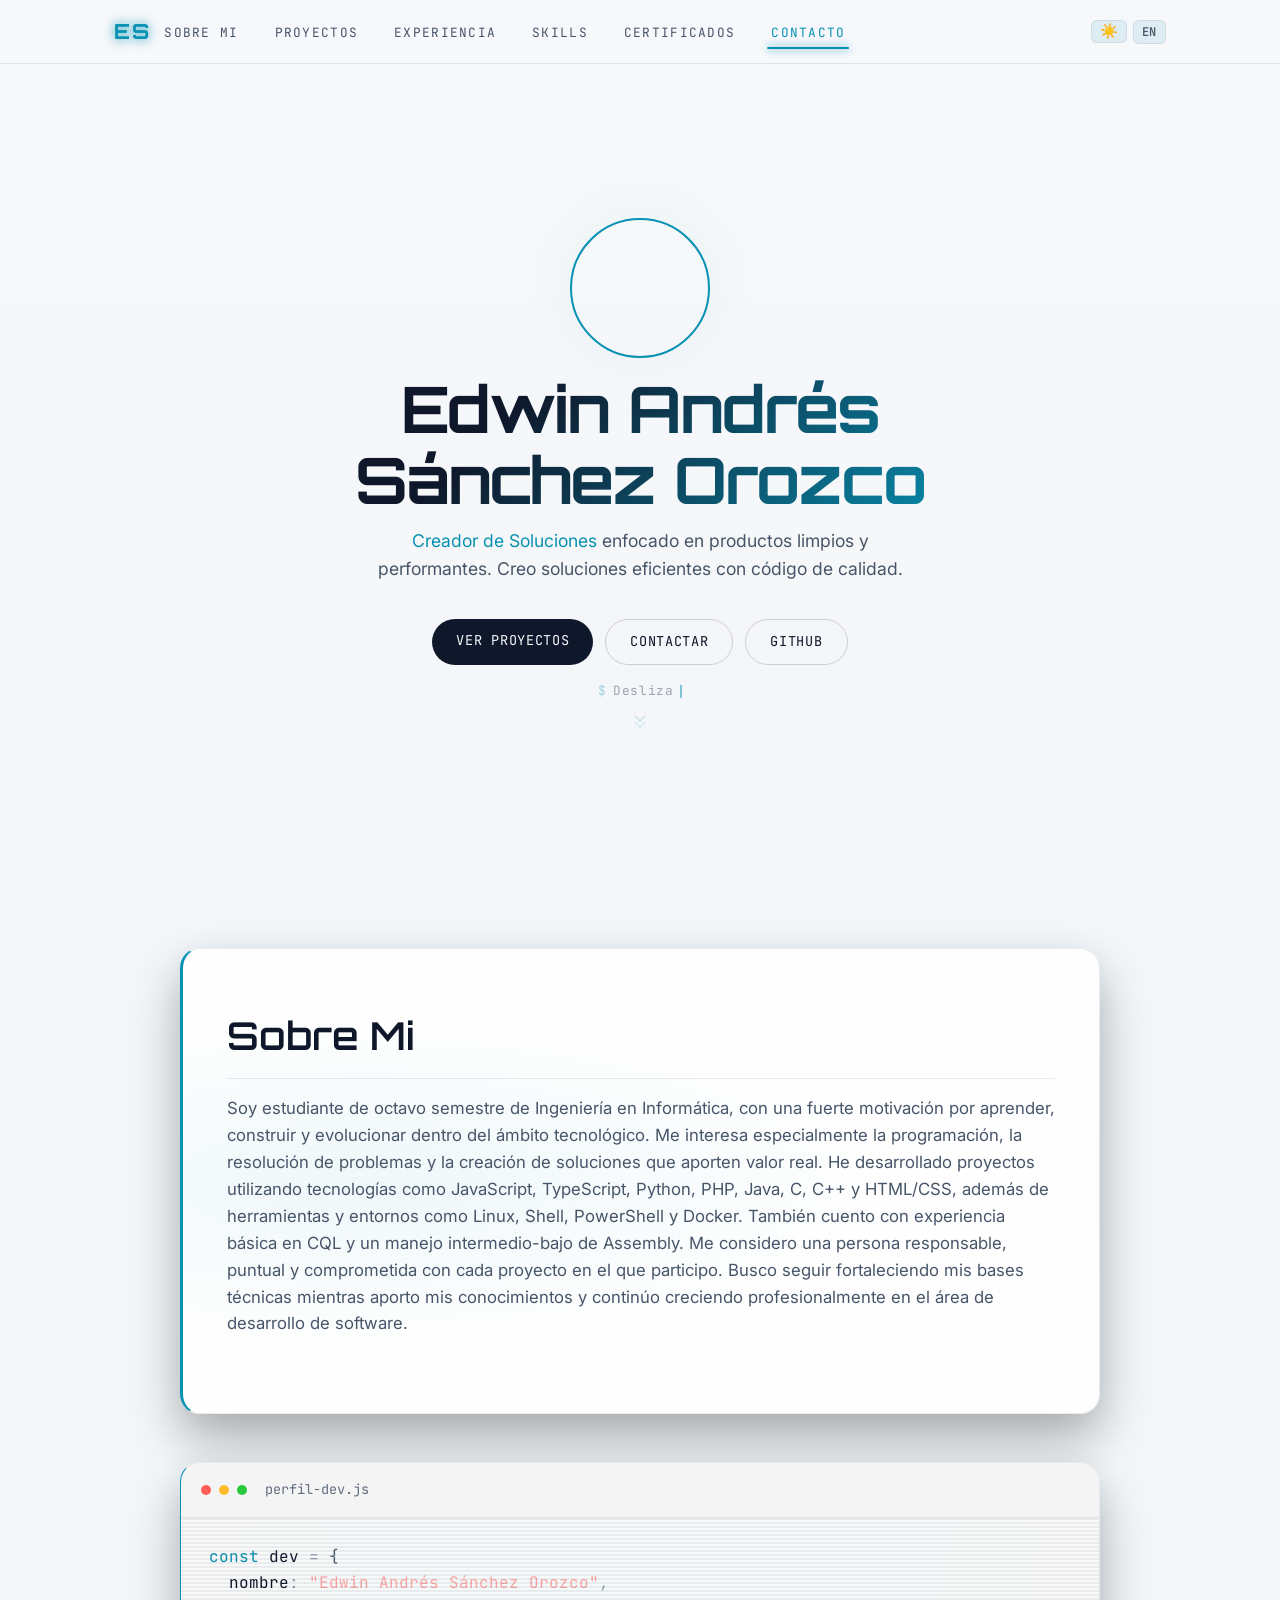
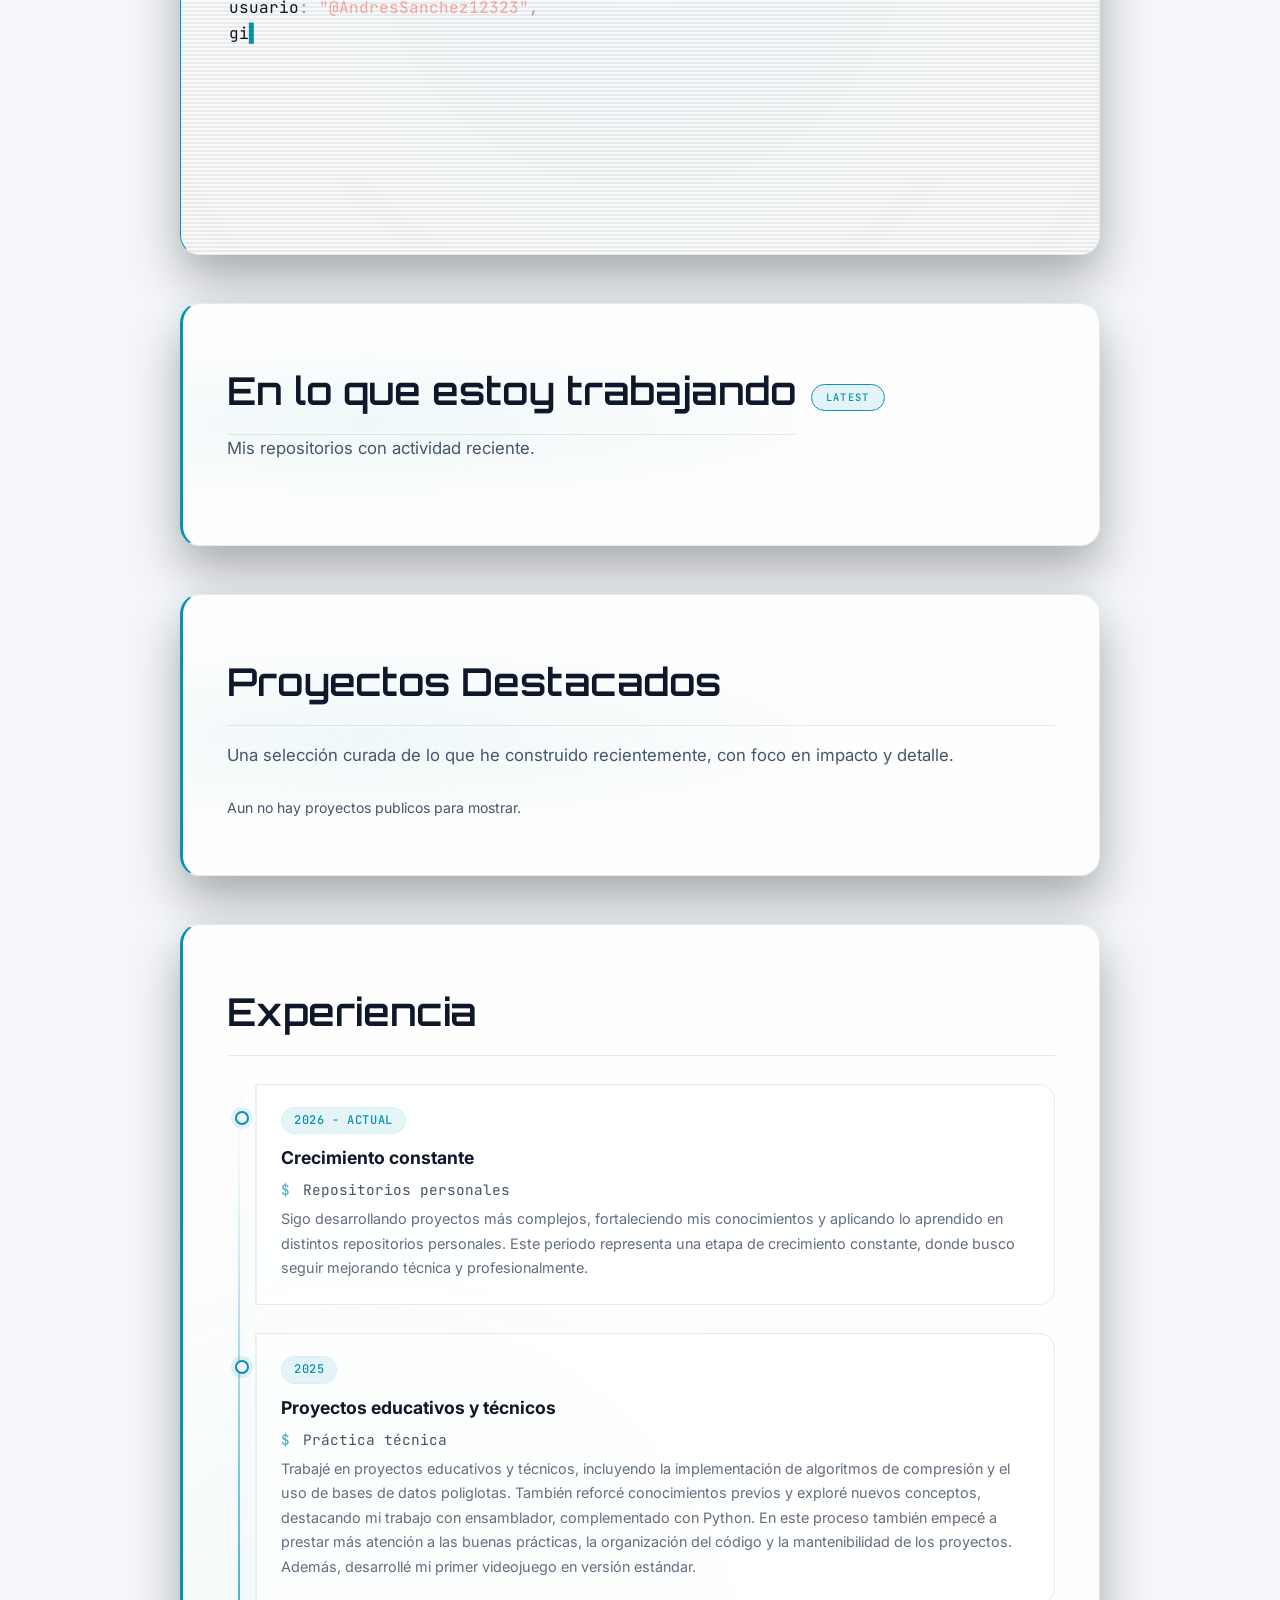
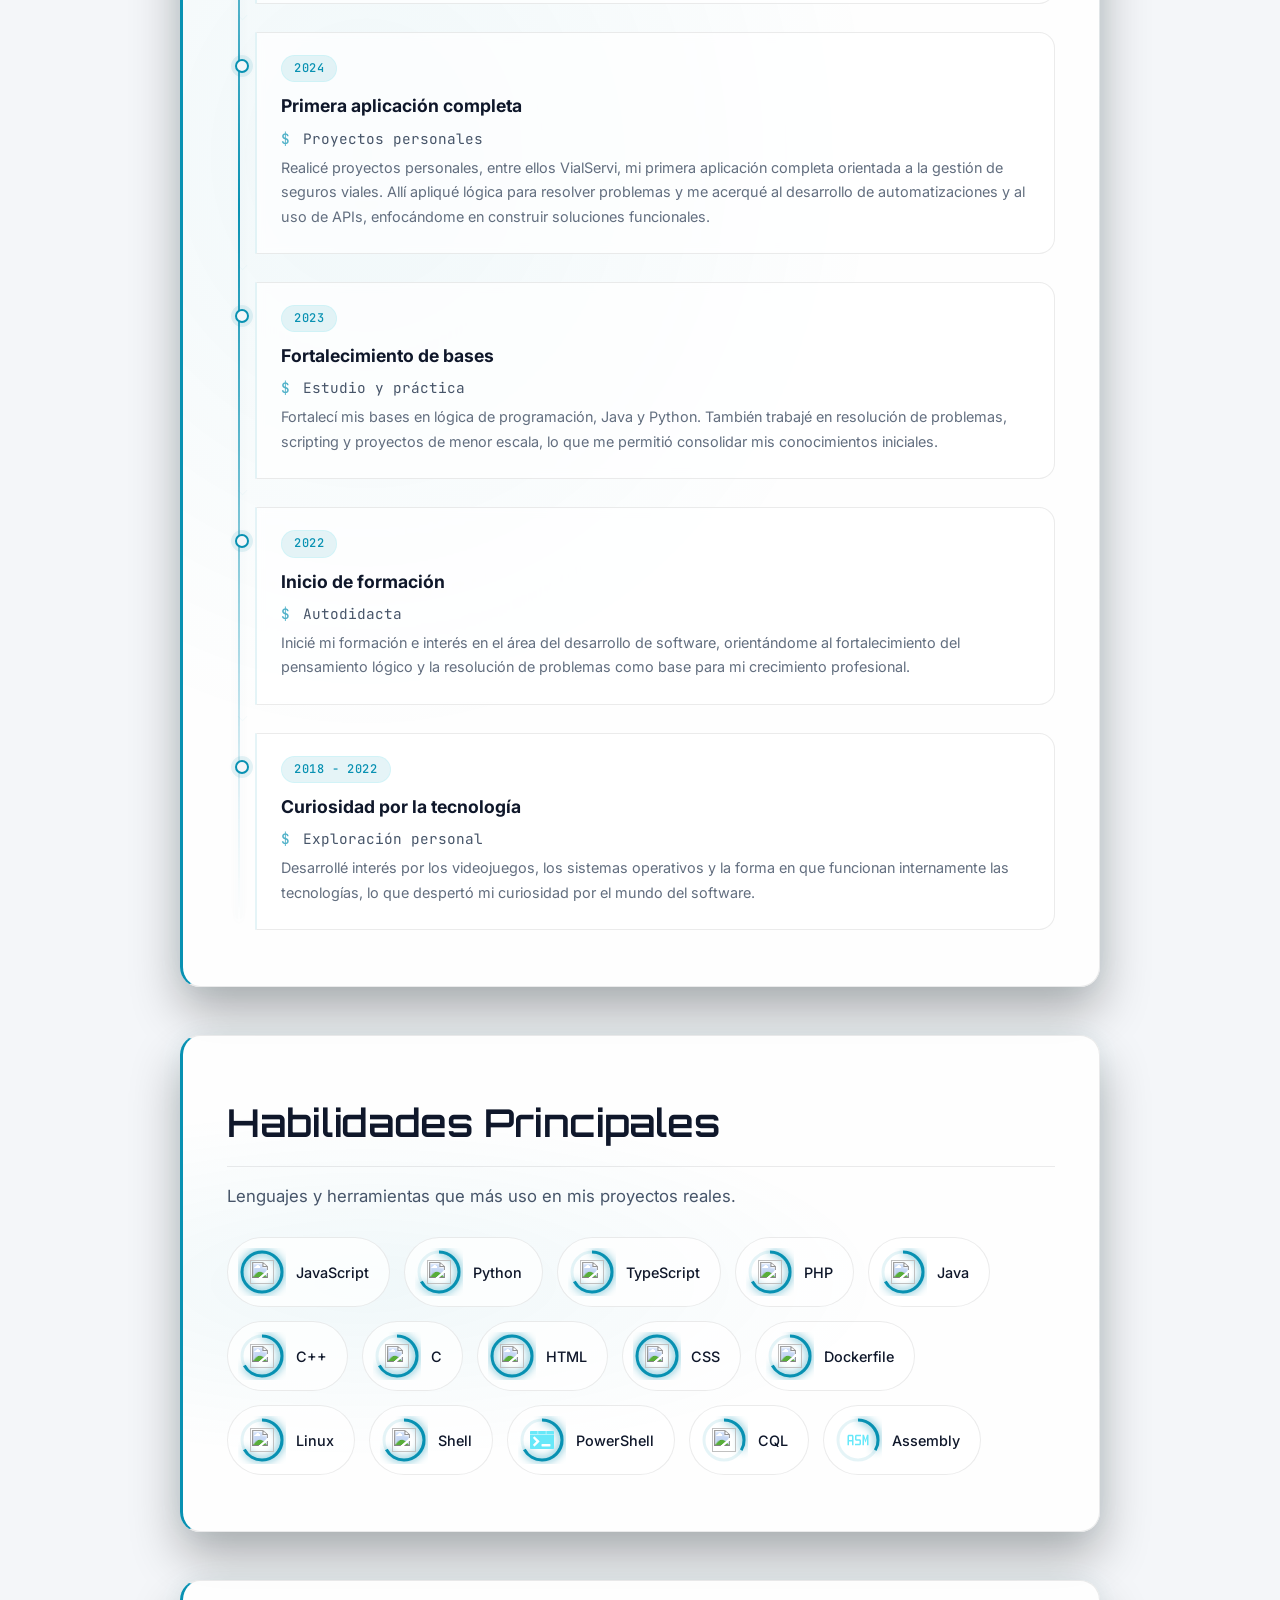
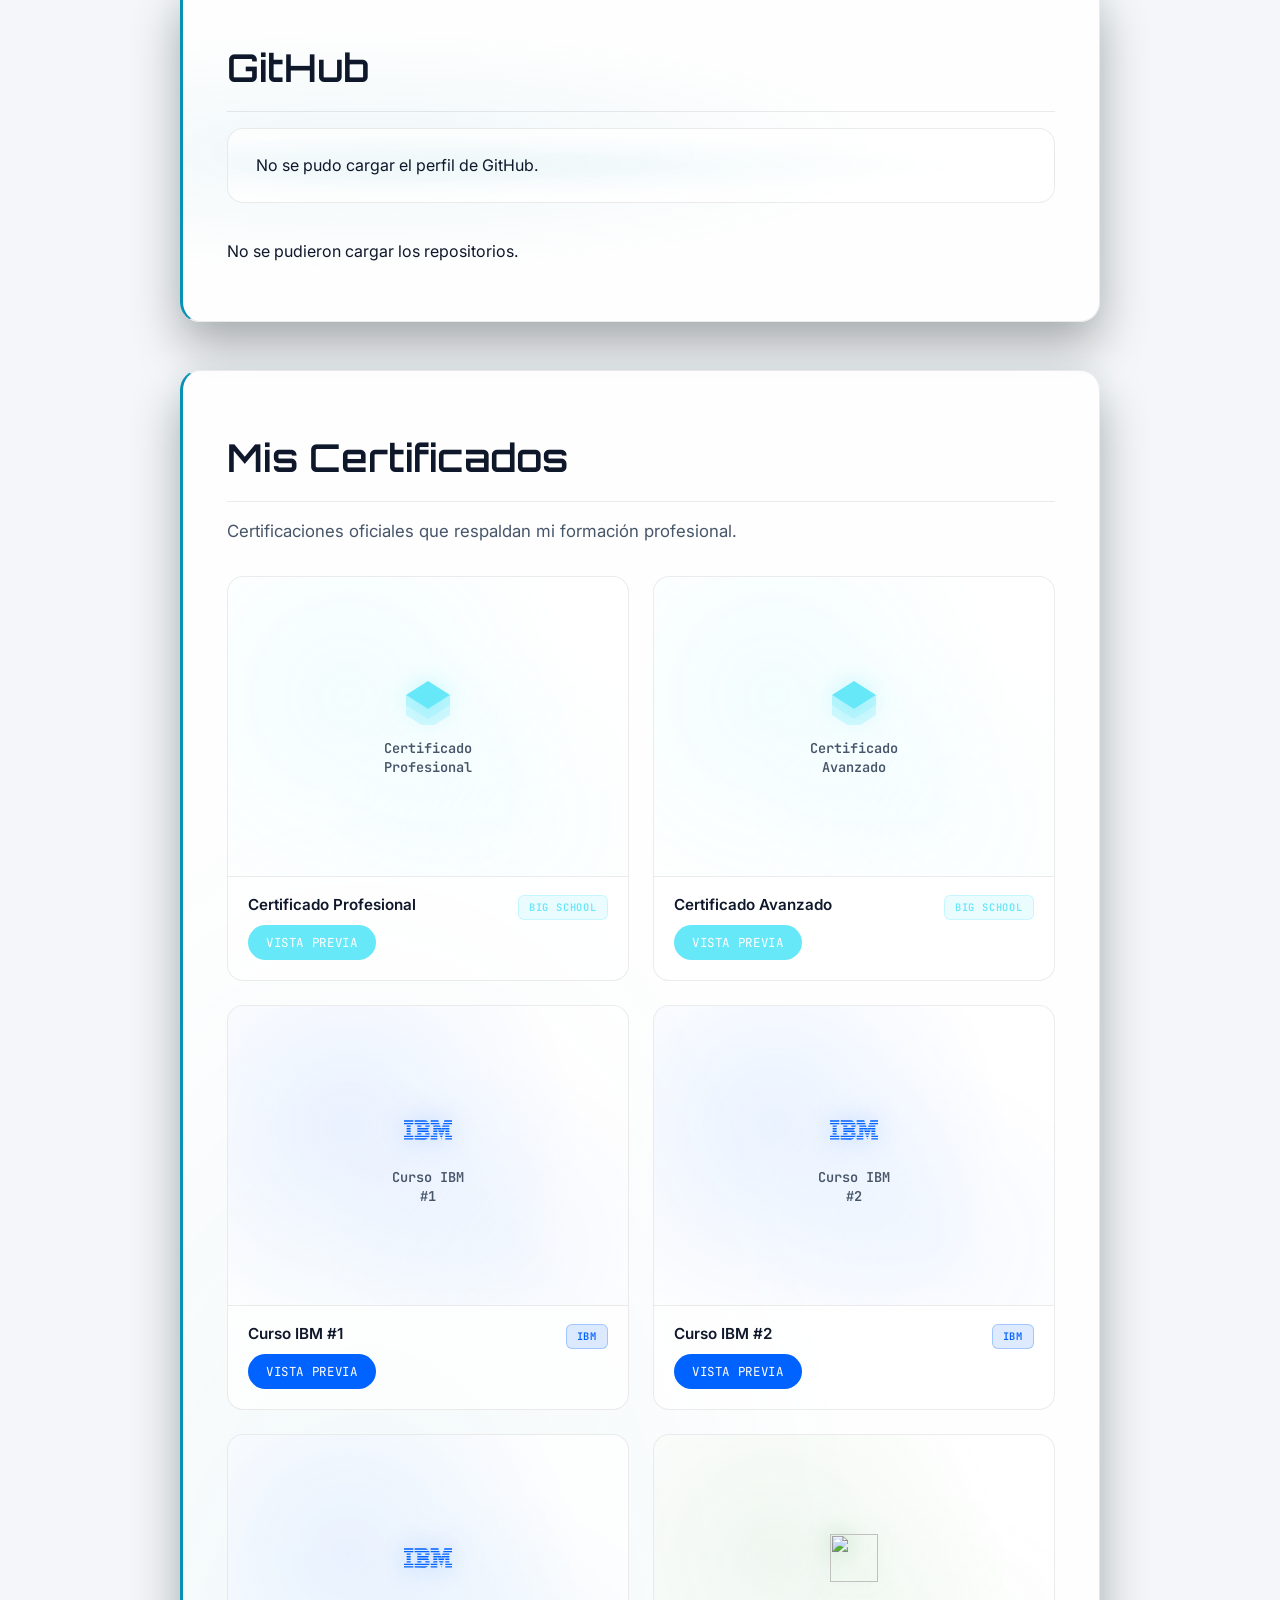
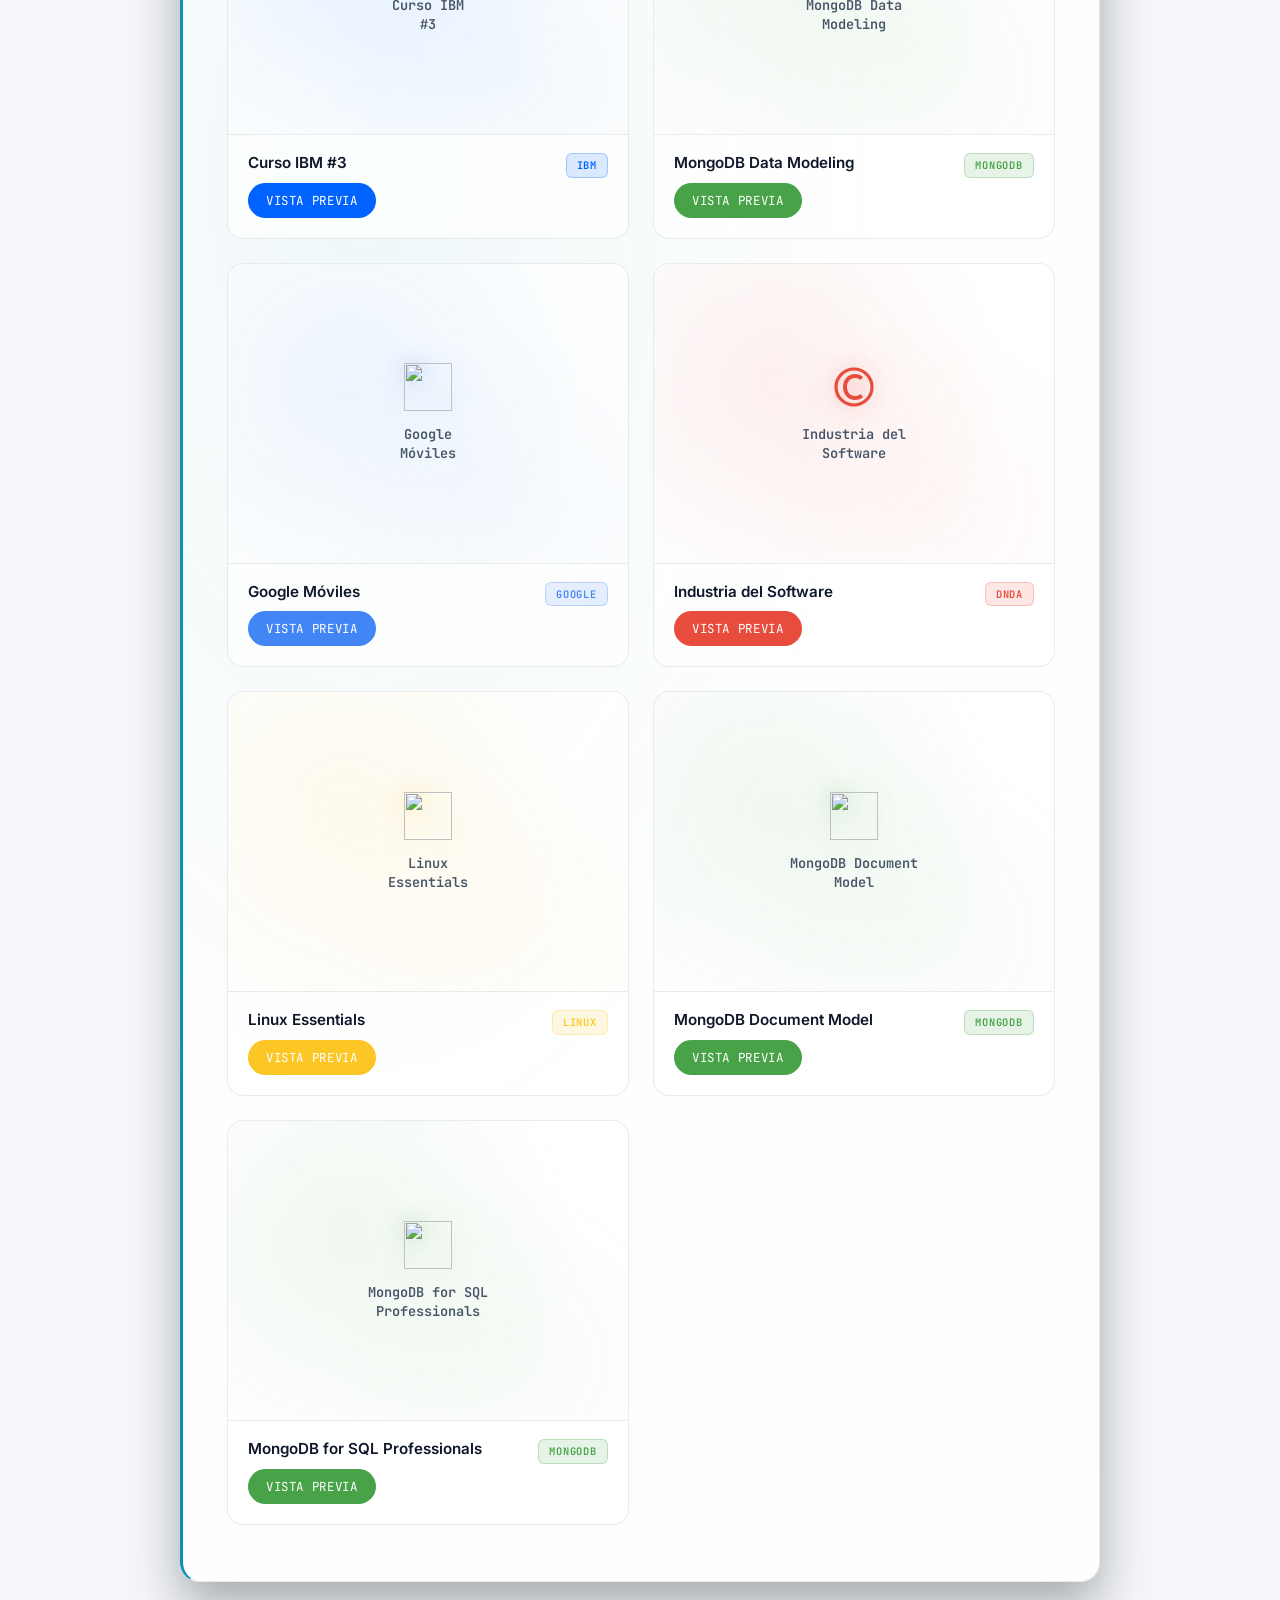
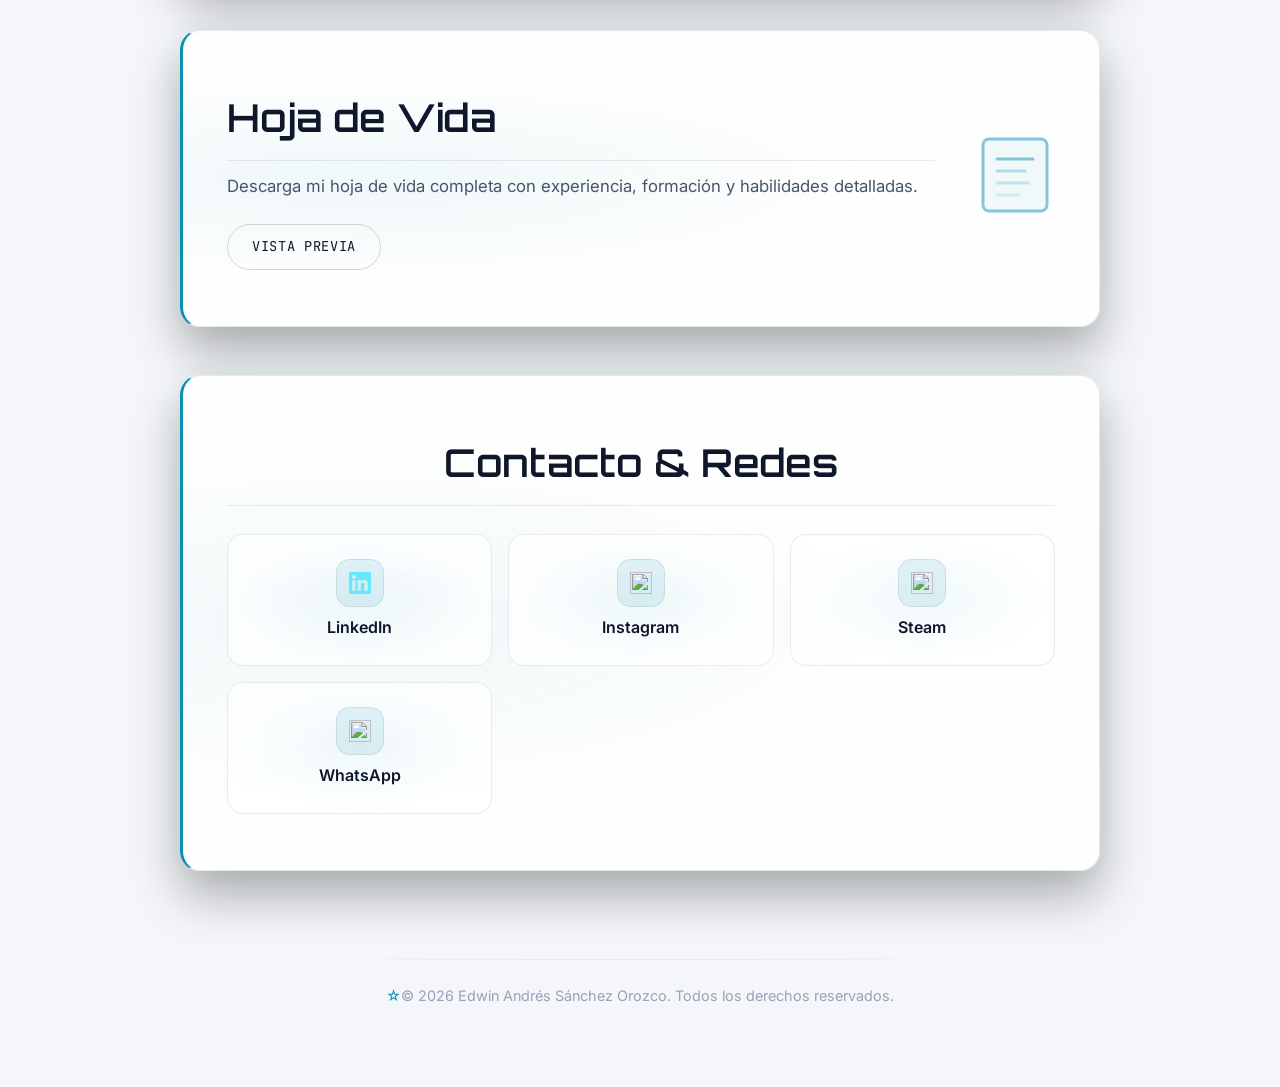
==== index.html @ e3df1036 "Fix: scroll jumping, mobile nav hamburger flickering, certificate icons and responsive layout" ====
<!DOCTYPE html>
<html lang="es" data-theme="dark">
<head>
    <meta charset="UTF-8">
    <meta name="viewport" content="width=device-width, initial-scale=1.0">
    <title data-i18n="title">Edwin Andrés Sánchez Orozco | Desarrollador de Software</title>
    <meta name="description" data-i18n="meta_desc" content="Portfolio profesional de Edwin Andrés Sánchez Orozco, desarrollador de software enfocado en soluciones eficientes, limpias y performantes.">
    <meta name="keywords" content="desarrollador, software, portfolio, Edwin Sánchez, programación, frontend, backend, Colombia">
    <meta name="author" content="Edwin Andrés Sánchez Orozco">
    <meta name="robots" content="index, follow">

    <meta property="og:title" content="Edwin Andrés Sánchez Orozco | Desarrollador de Software">
    <meta property="og:description" content="Portfolio profesional de desarrollo de software con enfoque en productos limpios y performantes.">
    <meta property="og:type" content="website">
    <meta property="og:url" content="https://github.com/AndresSanchez12323">
    <meta property="og:image" content="assets/img/logo.png">

    <meta name="twitter:card" content="summary_large_image">
    <meta name="twitter:title" content="Edwin Andrés Sánchez Orozco | Desarrollador de Software">
    <meta name="twitter:description" content="Portfolio profesional de desarrollo de software.">

    <link rel="icon" type="image/png" href="assets/img/logo.png">
    <link rel="stylesheet" href="assets/css/style.css">
</head>
<body>
    <video id="bg-video" autoplay loop muted playsinline aria-hidden="true">
        <source src="assets/video/videoplayback.webm" type="video/webm">
    </video>
    <div class="bg-overlay" aria-hidden="true"></div>

    <nav class="navbar" id="navbar" aria-label="Navegacion principal">
        <div class="nav-inner">
            <a href="#top" class="nav-logo">ES</a>
            <button class="nav-toggle" id="navToggle" aria-label="Menu de navegacion">
                <span></span><span></span><span></span>
            </button>
            <ul class="nav-links" id="navLinks">
                <li><a href="#about" class="nav-link" data-i18n="nav_about">Sobre Mi</a></li>
                <li><a href="#projects" class="nav-link" data-i18n="nav_projects">Proyectos</a></li>
                <li><a href="#experience" class="nav-link" data-i18n="nav_experience">Experiencia</a></li>
                <li><a href="#skills" class="nav-link" data-i18n="nav_skills">Skills</a></li>
                <li><a href="#certificates" class="nav-link" data-i18n="nav_certificates">Certificados</a></li>
                <li><a href="#contacto" class="nav-link" data-i18n="nav_contact">Contacto</a></li>
                <li class="nav-toggles-item">
                    <div class="nav-toggles">
                        <button class="nav-toggle-btn theme-btn" id="themeToggle" aria-label="Toggle theme">🌙</button>
                        <button class="nav-toggle-btn lang-btn" id="langToggle" aria-label="Toggle language">EN</button>
                    </div>
                </li>
            </ul>
        </div>
    </nav>

    <main class="page">
        <section class="hero" id="top">
            <div class="hero-content">
                <div class="hero-avatar">
                    <img id="hero-avatar-img" alt="Edwin Sanchez">
                </div>
                <h1 class="hero-title">Edwin Andrés Sánchez Orozco</h1>
                <p class="hero-subtitle"><span class="role-rotator" id="roleRotator"></span> <span data-i18n="hero_subtitle">enfocado en productos limpios y performantes. Creo soluciones eficientes con código de calidad.</span></p>
                <div class="hero-decoration" aria-hidden="true"></div>
                <div class="hero-actions">
                    <a href="#projects" class="btn" data-i18n="hero_btn_projects">Ver Proyectos</a>
                    <a href="#contacto" class="btn btn-ghost" data-i18n="hero_btn_contact">Contactar</a>
                    <a href="https://github.com/AndresSanchez12323" target="_blank" rel="noreferrer" class="btn btn-ghost" data-i18n="hero_btn_github">GitHub</a>
                </div>
                <p class="scroll-indicator">
    <span class="scroll-indicator-text"><span data-i18n="hero_scroll">Desliza</span></span>
    <span class="scroll-indicator-arrows"><span></span><span></span></span>
</p>
            </div>
        </section>

        <section class="content-section" id="about">
            <div class="section-card reveal">
                <h2 data-i18n="about_title">Sobre Mi</h2>
                <p data-i18n="about_desc">Soy estudiante de octavo semestre de Ingeniería en Informática, con una fuerte motivación por aprender, construir y evolucionar dentro del ámbito tecnológico. Me interesa especialmente la programación, la resolución de problemas y la creación de soluciones que aporten valor real. He desarrollado proyectos utilizando tecnologías como JavaScript, TypeScript, Python, PHP, Java, C, C++ y HTML/CSS, además de herramientas y entornos como Linux, Shell, PowerShell y Docker. También cuento con experiencia básica en CQL y un manejo intermedio-bajo de Assembly. Me considero una persona responsable, puntual y comprometida con cada proyecto en el que participo. Busco seguir fortaleciendo mis bases técnicas mientras aporto mis conocimientos y continúo creciendo profesionalmente en el área de desarrollo de software.</p>
            </div>
        </section>

        <section class="content-section" id="terminal">
            <div class="section-card terminal-card reveal">
                <div class="terminal-header" aria-hidden="true">
                    <span class="terminal-dot dot-red"></span>
                    <span class="terminal-dot dot-yellow"></span>
                    <span class="terminal-dot dot-green"></span>
                    <span class="terminal-title" data-i18n="terminal_title">perfil-dev.js</span>
                </div>
                <div class="terminal-body" role="region" aria-label="Terminal con datos del perfil">
                    <div class="terminal-output" id="terminal-output"></div>
                </div>
            </div>
        </section>

        <section class="content-section" id="working-on">
            <div class="section-card reveal">
                <div class="working-head">
                    <h2 data-i18n="working_title">En lo que estoy trabajando</h2>
                    <span class="working-badge" data-i18n="working_badge">Latest</span>
                </div>
                <p data-i18n="working_desc">Mis repositorios con actividad reciente.</p>
                <div class="working-grid" id="working-grid"></div>
            </div>
        </section>

        <section class="content-section" id="projects">
            <div class="section-card reveal">
                <h2 data-i18n="projects_title">Proyectos Destacados</h2>
                <p data-i18n="projects_desc">Una selecci&oacute;n curada de lo que he construido recientemente, con foco en impacto y detalle.</p>
                <div class="projects-grid" id="projects-grid"></div>
            </div>
        </section>

        <section class="content-section" id="experience">
            <div class="section-card reveal">
                <h2 data-i18n="experience_title">Experiencia</h2>
                <div class="timeline" id="timeline"></div>
            </div>
        </section>

        <section class="content-section" id="skills">
            <div class="section-card reveal">
                <h2 data-i18n="skills_title">Habilidades Principales</h2>
                <p data-i18n="skills_desc">Lenguajes y herramientas que más uso en mis proyectos reales.</p>
                <div class="skills-cloud" id="skills-cloud"></div>
            </div>
        </section>

        <section class="content-section" id="github">
            <div class="section-card reveal">
                <h2 data-i18n="github_title">GitHub</h2>
                <div class="github-profile" id="github-profile"></div>
                <div class="github-repos" id="github-repos"></div>
            </div>
        </section>

        <section class="content-section" id="certificates">
            <div class="section-card reveal">
                <h2 data-i18n="certificates_title">Mis Certificados</h2>
                <p data-i18n="certificates_desc">Certificaciones oficiales que respaldan mi formación profesional.</p>
                <div class="pdf-grid" id="certificates-grid"></div>
            </div>
        </section>

        <section class="content-section" id="resume">
            <div class="section-card resume-card reveal">
                <div class="resume-inner">
                    <div class="resume-info">
                        <h2 data-i18n="resume_title">Hoja de Vida</h2>
                        <p data-i18n="resume_desc">Descarga mi hoja de vida completa con experiencia, formaci&oacute;n y habilidades detalladas.</p>
                        <div class="resume-actions">
                            <a class="btn btn-ghost" href="javascript:void(0)" onclick="openCertModal('assets/certificates/Hoja-de-Vida.pdf')" data-i18n="resume_view">Vista Previa</a>
                        </div>
                    </div>
                    <div class="resume-icon">
                        <svg viewBox="0 0 40 40" fill="none" width="80" height="80">
                            <rect x="4" y="2" width="32" height="36" rx="3" stroke="var(--accent)" stroke-width="1.5" fill="var(--accent-dim)"/>
                            <line x1="11" y1="12" x2="29" y2="12" stroke="var(--accent)" stroke-width="1.5" stroke-linecap="round"/>
                            <line x1="11" y1="18" x2="25" y2="18" stroke="var(--accent)" stroke-width="1.5" stroke-linecap="round" opacity="0.6"/>
                            <line x1="11" y1="24" x2="27" y2="24" stroke="var(--accent)" stroke-width="1.5" stroke-linecap="round" opacity="0.4"/>
                            <line x1="11" y1="30" x2="22" y2="30" stroke="var(--accent)" stroke-width="1.5" stroke-linecap="round" opacity="0.3"/>
                        </svg>
                    </div>
                </div>
            </div>
        </section>

        <section class="content-section" id="contacto">
            <div class="section-card reveal">
                <h2 data-i18n="social_title" style="margin-bottom:28px;text-align:center">Contacto &amp; Redes</h2>
                <div class="social-grid">
                    <a class="social-card" href="https://www.linkedin.com/in/edwin-andr%C3%A9s-s%C3%A1nchez-orozco-aa4b40411" target="_blank" rel="noreferrer">
                        <span class="social-icon" aria-hidden="true">
                            <svg class="social-icon-img" viewBox="0 0 24 24" fill="#67e8f9" width="20" height="20"><path d="M20.447 20.452h-3.554v-5.569c0-1.328-.027-3.037-1.852-3.037-1.853 0-2.136 1.445-2.136 2.939v5.667H9.351V9h3.414v1.561h.046c.477-.9 1.637-1.85 3.37-1.85 3.601 0 4.267 2.37 4.267 5.455v6.286zM5.337 7.433a2.062 2.062 0 01-2.063-2.065 2.064 2.064 0 112.063 2.065zm1.782 13.019H3.555V9h3.564v11.452zM22.225 0H1.771C.792 0 0 .774 0 1.729v20.542C0 23.227.792 24 1.771 24h20.451C23.2 24 24 23.227 24 22.271V1.729C24 .774 23.2 0 22.222 0h.003z"/></svg>
                        </span>
                        <span class="social-label">LinkedIn</span>
                    </a>
                    <a class="social-card" href="https://www.instagram.com/andressanchez0016/" target="_blank" rel="noreferrer">
                        <span class="social-icon" aria-hidden="true">
                            <img class="social-icon-img" src="https://cdn.simpleicons.org/instagram/67e8f9" alt="" width="20" height="20">
                        </span>
                        <span class="social-label">Instagram</span>
                    </a>
                    <a class="social-card" href="https://steamcommunity.com/profiles/76561198914919311/" target="_blank" rel="noreferrer">
                        <span class="social-icon" aria-hidden="true">
                            <img class="social-icon-img" src="https://cdn.simpleicons.org/steam/67e8f9" alt="" width="20" height="20">
                        </span>
                        <span class="social-label">Steam</span>
                    </a>
                    <a class="social-card" href="https://wa.me/573104725242" target="_blank" rel="noreferrer">
                        <span class="social-icon" aria-hidden="true">
                            <img class="social-icon-img" src="https://cdn.simpleicons.org/whatsapp/67e8f9" alt="" width="20" height="20">
                        </span>
                        <span class="social-label">WhatsApp</span>
                    </a>
                </div>
            </div>
        </section>

        <footer>
            <p data-i18n="footer_text">&copy; 2026 Edwin Andrés Sánchez Orozco. Todos los derechos reservados.</p>
        </footer>
    </main>

    <div class="modal-overlay" id="certModal" role="dialog" aria-modal="true" aria-label="Vista previa del certificado">
        <div class="modal-content">
            <button class="modal-close" id="certModalClose" aria-label="Cerrar">&times;</button>
            <iframe class="modal-iframe" id="certModalIframe" title="Certificado"></iframe>
        </div>
    </div>

    <script src="assets/js/app.js"></script>
</body>
</html>
---- assets/css/style.css ----
@import url('https://fonts.googleapis.com/css2?family=Inter:wght@300;400;500;600;700&family=JetBrains+Mono:wght@300;400;500&family=Orbitron:wght@400;500;600;700;800;900&display=swap');

:root {
    --bg-deep: #060b14;
    --bg-surface: rgba(10, 16, 26, 0.55);
    --bg-card: rgba(8, 12, 22, 0.40);
    --stroke: rgba(255, 255, 255, 0.08);
    --stroke-hover: rgba(255, 255, 255, 0.16);
    --text-main: #edf2f7;
    --text-muted: #94a3b8;
    --text-dim: #64748b;
    --accent: #67e8f9;
    --accent-dim: rgba(103, 232, 249, 0.12);
    --accent-glow: rgba(103, 232, 249, 0.06);
    --accent-glow-strong: rgba(103, 232, 249, 0.15);
    --nav-h: 64px;
}

[data-theme="light"] {
    --bg-deep: #f4f6f9;
    --bg-surface: rgba(255, 255, 255, 0.85);
    --bg-card: rgba(255, 255, 255, 0.70);
    --stroke: rgba(0, 0, 0, 0.08);
    --stroke-hover: rgba(0, 0, 0, 0.16);
    --text-main: #0f172a;
    --text-muted: #475569;
    --text-dim: #94a3b8;
    --accent: #0891b2;
    --accent-dim: rgba(8, 145, 178, 0.10);
    --accent-glow: rgba(8, 145, 178, 0.06);
    --accent-glow-strong: rgba(8, 145, 178, 0.12);
}

[data-theme="light"] .bg-overlay {
    background: linear-gradient(180deg, rgba(255, 255, 255, 0.3), transparent);
}

[data-theme="light"] .navbar {
    background: transparent;
    backdrop-filter: none;
    -webkit-backdrop-filter: none;
    border-bottom: 1px solid var(--stroke);
    box-shadow: none;
}

[data-theme="light"] .section-card {
    backdrop-filter: none;
    -webkit-backdrop-filter: none;
    box-shadow: 0 25px 50px rgba(0, 0, 0, 0.05);
}

[data-theme="light"] .terminal-card {
    background: var(--bg-surface);
}

[data-theme="light"] .terminal-header {
    background: rgba(0, 0, 0, 0.04);
}

[data-theme="light"] .terminal-body {
    background: radial-gradient(circle at top, rgba(8, 145, 178, 0.04), rgba(0,0,0,0.02));
}

[data-theme="light"] .skill-terminal {
    background: #fff;
    border-color: var(--stroke-hover);
}

[data-theme="light"] .term-head {
    background: rgba(0,0,0,0.03);
    border-bottom-color: var(--stroke);
}

[data-theme="light"] .term-body {
    color: var(--text-main);
}

[data-theme="light"] .term-type {
    color: var(--text-main);
}

[data-theme="light"] .pdf-card {
    background: var(--bg-card);
    border-color: var(--stroke);
}

[data-theme="light"] .pdf-preview {
    border-bottom-color: var(--stroke);
}

[data-theme="light"] .pdf-card:hover {
    box-shadow: 0 15px 30px rgba(0, 0, 0, 0.1), 0 0 20px var(--accent-glow), 0 0 40px var(--accent-glow);
}

[data-theme="light"] .project-preview-btn {
    background: rgba(255,255,255,0.7);
    color: var(--text-main);
    border-color: var(--stroke);
}

[data-theme="light"] .project-preview-btn:hover {
    background: rgba(255,255,255,0.9);
}

[data-theme="light"] .project-preview-has-media .project-preview-name {
    background: rgba(255,255,255,0.7);
    color: var(--text-main);
}

[data-theme="light"] .gallery-nav {
    background: rgba(255,255,255,0.7);
    color: var(--text-main);
    border-color: var(--stroke);
}

[data-theme="light"] .gallery-nav:hover {
    background: rgba(255,255,255,0.9);
}

[data-theme="light"] .modal-overlay {
    background: rgba(255, 255, 255, 0.85);
}

[data-theme="light"] .modal-content {
    background: var(--bg-deep);
}

[data-theme="light"] .modal-close {
    background: rgba(0,0,0,0.05);
    color: var(--text-main);
}



[data-theme="light"] .timeline-item {
    background: var(--bg-card);
}

[data-theme="light"] .timeline::before {
    box-shadow: 0 0 8px var(--accent-glow), 0 0 16px var(--accent-glow);
}

[data-theme="light"] .working-card:hover {
    box-shadow:
        0 20px 40px rgba(0, 0, 0, 0.08),
        0 0 24px var(--accent-glow),
        0 0 48px var(--accent-glow);
}

* {
    margin: 0;
    padding: 0;
    box-sizing: border-box;
}

body {
    background-color: var(--bg-deep);
    color: var(--text-main);
    line-height: 1.6;
    font-family: 'Inter', sans-serif;
}

::-webkit-scrollbar {
    width: 8px;
}
::-webkit-scrollbar-track {
    background: var(--bg-deep);
}
::-webkit-scrollbar-thumb {
    background: var(--accent-dim);
    border-radius: 4px;
}
::-webkit-scrollbar-thumb:hover {
    background: var(--accent);
}
@supports (scrollbar-color: auto) {
    * { scrollbar-color: var(--accent-dim) var(--bg-deep); scrollbar-width: thin; }
}

/* ============================
   Background Video
   ============================ */
#bg-video {
    position: fixed;
    top: 0;
    left: 0;
    width: 100vw;
    height: 100vh;
    object-fit: cover;
    z-index: -1;
    opacity: 0.25;
    pointer-events: none;
}

[data-theme="light"] #bg-video {
    opacity: 0.3;
}

/* ============================
   Background Overlay
   ============================ */
.bg-overlay {
    position: fixed;
    inset: 0;
    background: radial-gradient(circle at top, var(--accent-glow), transparent 60%),
                linear-gradient(180deg, rgba(6, 11, 20, 0.10), rgba(6, 11, 20, 0.50));
    z-index: 1;
    pointer-events: none;
}

/* ============================
   Navigation Bar
   ============================ */
.navbar {
    position: fixed;
    top: 0; left: 0; right: 0;
    z-index: 100;
    height: var(--nav-h);
    background: rgba(6, 11, 20, 0.65);
    backdrop-filter: blur(12px);
    -webkit-backdrop-filter: blur(12px);
    border-bottom: 1px solid var(--stroke);
    box-shadow: 0 1px 20px var(--accent-glow), 0 0 40px var(--accent-glow);
    transition: transform 0.3s ease, box-shadow 0.3s ease;
}

.navbar.hidden {
    transform: translateY(-100%);
}

.nav-inner {
    max-width: 1100px;
    margin: 0 auto;
    padding: 0 24px;
    height: 100%;
    display: flex;
    align-items: center;
    justify-content: space-between;
}

.nav-logo {
    font-family: 'Orbitron', sans-serif;
    font-size: 1.3rem;
    font-weight: 700;
    color: var(--accent);
    text-decoration: none;
    letter-spacing: 0.08em;
    text-shadow: 0 0 12px var(--accent);
}

.nav-links {
    list-style: none;
    display: flex;
    gap: 8px;
}

.nav-link {
    font-family: 'JetBrains Mono', monospace;
    font-size: 0.8rem;
    text-transform: uppercase;
    letter-spacing: 0.1em;
    color: var(--text-muted);
    text-decoration: none;
    padding: 8px 14px;
    border-radius: 8px;
    position: relative;
    transition: color 0.3s ease;
    overflow: hidden;
}

.nav-link::before {
    content: "";
    position: absolute;
    bottom: 0;
    left: 50%;
    transform: translateX(-50%);
    width: 0;
    height: 2px;
    background: var(--accent);
    border-radius: 1px;
    box-shadow: 0 0 8px var(--accent), 0 0 16px var(--accent-glow);
    transition: width 0.35s cubic-bezier(0.25, 0.1, 0.25, 1);
}

.nav-link:hover::before {
    width: 60%;
}

.nav-link.active::before {
    width: 80%;
}

.nav-link:hover,
.nav-link.active {
    color: var(--accent);
}

.nav-link.active {
    text-shadow: 0 0 20px var(--accent-glow);
    animation: navActivePulse 2.5s ease-in-out infinite;
}

@keyframes navActivePulse {
    0%, 100% { text-shadow: 0 0 12px var(--accent-glow); }
    50% { text-shadow: 0 0 24px var(--accent-glow-strong), 0 0 40px var(--accent-glow); }
}

.nav-toggles-item {
    display: flex;
    align-items: center;
}

.nav-toggles-item .nav-toggles {
    display: flex;
    align-items: center;
    gap: 6px;
}

@media (min-width: 769px) {
    .nav-links {
        flex: 1;
        justify-content: center;
    }
    .nav-toggles-item {
        margin-left: auto;
    }
}

.nav-toggle-btn {
    background: var(--accent-dim);
    border: 1px solid var(--stroke);
    color: var(--text-muted);
    cursor: pointer;
    font-family: 'JetBrains Mono', monospace;
    font-size: 0.75rem;
    padding: 5px 8px;
    border-radius: 6px;
    transition: background 0.2s, color 0.2s, border-color 0.2s;
    line-height: 1;
}

.nav-toggle-btn:hover {
    background: var(--accent);
    color: var(--bg-deep);
    border-color: var(--accent);
}

.nav-toggle-btn.lang-btn {
    min-width: 30px;
    text-align: center;
    font-weight: 600;
    letter-spacing: 0.05em;
}

.nav-toggle-btn.theme-btn {
    font-size: 0.9rem;
    padding: 3px 8px;
}

.nav-toggle {
    display: none;
    flex-direction: column;
    gap: 5px;
    background: none;
    border: none;
    cursor: pointer;
    padding: 4px;
}

.nav-toggle span {
    display: block;
    width: 24px;
    height: 2px;
    background: var(--text-main);
    border-radius: 2px;
    transition: transform 0.3s, opacity 0.3s;
}

.nav-toggle.open span:nth-child(1) { transform: rotate(45deg) translate(5px, 5px); }
.nav-toggle.open span:nth-child(2) { opacity: 0; }
.nav-toggle.open span:nth-child(3) { transform: rotate(-45deg) translate(5px, -5px); }

@media (max-width: 768px) {
    .nav-toggle.open span:nth-child(1) { transform: rotate(45deg) translate(4px, 4px); }
    .nav-toggle.open span:nth-child(2) { opacity: 0; }
    .nav-toggle.open span:nth-child(3) { transform: rotate(-45deg) translate(4px, -4px); }
}

/* ============================
   Page Layout
   ============================ */
.page {
    position: relative;
    z-index: 2;
    display: flex;
    flex-direction: column;
    gap: 48px;
    padding-top: var(--nav-h);
}

/* ============================
   Hero
   ============================ */
.hero {
    min-height: calc(100vh - var(--nav-h));
    padding: 80px 24px;
    display: flex;
    align-items: center;
    justify-content: center;
}

.hero-content {
    max-width: 700px;
    text-align: center;
    display: flex;
    flex-direction: column;
    align-items: center;
    gap: 12px;
    position: relative;
}

.hero-avatar {
    width: 140px;
    height: 140px;
    border-radius: 50%;
    overflow: hidden;
    border: 2px solid var(--accent);
    box-shadow: 0 0 60px var(--accent-glow);
    margin-bottom: 4px;
    animation: pulseGlow 3s ease-in-out infinite;
}

.hero-avatar img:not([src]) { opacity: 0; }

@keyframes pulseGlow {
    0%, 100% { box-shadow: 0 0 30px var(--accent-glow), 0 0 60px var(--accent-glow), 0 0 90px var(--accent-glow); }
    50% { box-shadow: 0 0 50px var(--accent-glow-strong), 0 0 90px var(--accent-glow), 0 0 120px var(--accent-glow); }
}

.hero-avatar img {
    width: 100%;
    height: 100%;
    object-fit: cover;
}

.hero-title {
    font-family: 'Orbitron', sans-serif;
    font-size: clamp(2.2rem, 6vw, 4rem);
    font-weight: 700;
    letter-spacing: -0.03em;
    line-height: 1.1;
    background: linear-gradient(135deg, var(--text-main) 30%, var(--accent) 100%);
    -webkit-background-clip: text;
    -webkit-text-fill-color: transparent;
    background-clip: text;
}

.hero-decoration {
    position: absolute;
    width: 200px;
    height: 200px;
    border: 1px solid var(--accent-dim);
    border-radius: 30% 70% 70% 30% / 30% 30% 70% 70%;
    top: 50%;
    left: 50%;
    transform: translate(-50%, -50%) rotate(0deg);
    opacity: 0.15;
    pointer-events: none;
    animation: heroFloat 20s ease-in-out infinite;
    z-index: -1;
}

.hero-decoration::after {
    content: "";
    position: absolute;
    inset: -40px;
    border: 1px solid var(--accent-dim);
    border-radius: 40% 60% 60% 40% / 60% 40% 60% 40%;
    opacity: 0.08;
    animation: heroFloat 25s ease-in-out infinite reverse;
}

@keyframes heroFloat {
    0%, 100% { transform: translate(-50%, -50%) rotate(0deg) scale(1); }
    33% { transform: translate(-50%, -50%) rotate(120deg) scale(1.1); }
    66% { transform: translate(-50%, -50%) rotate(240deg) scale(0.9); }
}

.hero-subtitle {
    font-size: 1.1rem;
    color: var(--text-muted);
    max-width: 540px;
}

.role-rotator {
    color: var(--accent);
    display: inline-block;
    animation: fadeRole 0.5s ease;
}

@keyframes fadeRole {
    0% { opacity: 0; transform: translateY(4px); }
    100% { opacity: 1; transform: translateY(0); }
}

.hero-actions {
    display: flex;
    gap: 12px;
    flex-wrap: wrap;
    justify-content: center;
    margin-top: 4px;
}

.scroll-indicator {
    margin-top: 4px;
    font-size: 0.8rem;
    font-family: 'JetBrains Mono', monospace;
    color: var(--text-muted);
    display: flex;
    flex-direction: column;
    align-items: center;
    gap: 10px;
    opacity: 0.5;
    transition: opacity 0.4s ease;
}

.scroll-indicator:hover {
    opacity: 1;
}

.scroll-indicator-text {
    display: inline-flex;
    align-items: center;
    gap: 6px;
    letter-spacing: 0.05em;
}

.scroll-indicator-text::before {
    content: "$";
    color: var(--accent);
    opacity: 0.7;
}

.scroll-indicator-text::after {
    content: "";
    width: 2px;
    height: 1em;
    background: var(--accent);
    animation: blink 0.8s step-end infinite;
    vertical-align: text-bottom;
}

.scroll-indicator-arrows {
    display: flex;
    flex-direction: column;
    align-items: center;
    gap: 2px;
    animation: scrollFloat 2s ease-in-out infinite;
}

.scroll-indicator-arrows span {
    display: block;
    width: 8px;
    height: 8px;
    border-right: 1.5px solid var(--accent);
    border-bottom: 1.5px solid var(--accent);
    transform: rotate(45deg);
    opacity: 0.5;
}

.scroll-indicator-arrows span:nth-child(2) {
    margin-top: -4px;
    opacity: 0.35;
}

@keyframes scrollFloat {
    0%, 100% { transform: translateY(0); opacity: 0.7; }
    50% { transform: translateY(6px); opacity: 1; }
}

@keyframes blink {
    0%, 100% { opacity: 1; }
    50% { opacity: 0; }
}

/* ============================
   Content Sections
   ============================ */
.content-section {
    padding: 0 24px;
}

@media (max-width: 480px) {
    .content-section {
        padding: 0 12px;
    }
}

/* ============================
   Scroll Reveal
   ============================ */
.reveal {
    opacity: 0;
    transform: translateY(40px);
    transition: opacity 0.8s cubic-bezier(0.16, 1, 0.3, 1),
                transform 0.8s cubic-bezier(0.16, 1, 0.3, 1);
}

.reveal.active {
    opacity: 1;
    transform: translateY(0);
}

.content-section:nth-child(2) .reveal { transition-delay: 0.05s; }
.content-section:nth-child(3) .reveal { transition-delay: 0.10s; }
.content-section:nth-child(4) .reveal { transition-delay: 0.15s; }
.content-section:nth-child(5) .reveal { transition-delay: 0.20s; }
.content-section:nth-child(6) .reveal { transition-delay: 0.25s; }
.content-section:nth-child(7) .reveal { transition-delay: 0.30s; }
.content-section:nth-child(8) .reveal { transition-delay: 0.35s; }
.content-section:nth-child(9) .reveal { transition-delay: 0.40s; }
.content-section:nth-child(10) .reveal { transition-delay: 0.45s; }
.content-section:nth-child(11) .reveal { transition-delay: 0.50s; }

/* ============================
   Quantum Flicker (Language Transition)
   ============================ */
.quantum-flicker .page,
.quantum-flicker .page * {
    animation: quantumFlicker 0.6s ease-in-out;
}

@keyframes quantumFlicker {
    0% { opacity: 1; transform: scale(1); filter: blur(0); }
    10% { opacity: 0.35; filter: blur(2px); transform: scale(0.98); }
    20% { opacity: 0.85; filter: blur(0); transform: scale(1.01); }
    30% { opacity: 0.15; filter: blur(4px); transform: scale(0.96) translateY(-2px); }
    40% { opacity: 0.9; filter: blur(1px); transform: scale(1.02); }
    50% { opacity: 0.05; filter: blur(6px); transform: scale(0.93); }
    60% { opacity: 0.7; filter: blur(1px); transform: scale(0.98); }
    70% { opacity: 0.3; filter: blur(3px); transform: scale(0.95); }
    85% { opacity: 0.75; filter: blur(0); transform: scale(1); }
    100% { opacity: 1; filter: blur(0); transform: scale(1); }
}

@media (prefers-reduced-motion: reduce) {
    .reveal { opacity: 1; transform: none; transition: none; }
    .hero-decoration { animation: none; display: none; }
    #bg-video { display: none; }
    .timeline-item { opacity: 1; transform: none; transition: none; }
    .skill-chip { transition: none; }
    @keyframes pulseGlow { 0%, 100% { box-shadow: 0 0 60px var(--accent-glow); } }
    * { animation-duration: 0.01ms !important; }
}

.section-card {
    max-width: 920px;
    margin: 0 auto;
    padding: 56px 44px;
    background:
        radial-gradient(ellipse at 20% 50%, var(--accent-glow) 0%, transparent 50%),
        var(--bg-surface);
    border: 1px solid var(--stroke);
    border-left: 3px solid transparent;
    border-radius: 20px;
    box-shadow: 0 25px 50px rgba(0, 0, 0, 0.30);
    backdrop-filter: blur(6px);
    -webkit-backdrop-filter: blur(6px);
    transition: border-left-color 0.8s cubic-bezier(0.16, 1, 0.3, 1),
                box-shadow 0.8s cubic-bezier(0.16, 1, 0.3, 1);
}

.section-card.reveal.active {
    border-left-color: var(--accent);
    box-shadow: 0 0 30px var(--accent-glow), 0 25px 50px rgba(0, 0, 0, 0.3);
}

.terminal-card {
    padding: 0;
    overflow: hidden;
    border: 1px solid var(--stroke);
    background: linear-gradient(145deg, rgba(10, 16, 26, 0.55), rgba(6, 11, 20, 0.65));
    transition: box-shadow 0.7s ease;
}

.terminal-card.reveal.active {
    box-shadow: 0 0 30px var(--accent-glow), 0 25px 50px rgba(0, 0, 0, 0.3);
}

.terminal-header {
    display: flex;
    align-items: center;
    gap: 8px;
    padding: 16px 20px;
    border-bottom: 1px solid var(--stroke);
    background: rgba(6, 11, 20, 0.5);
    font-family: 'JetBrains Mono', monospace;
    font-size: 0.85rem;
    color: var(--text-muted);
}

.terminal-title {
    margin-left: 10px;
    opacity: 0.85;
}

.terminal-dot {
    width: 10px;
    height: 10px;
    border-radius: 50%;
    display: inline-block;
}

.dot-red { background: #ff5f56; }
.dot-yellow { background: #ffbd2e; }
.dot-green { background: #27c93f; }

.terminal-body {
    padding: 26px 28px 30px;
    background: radial-gradient(circle at top, rgba(20, 35, 55, 0.15), rgba(6, 11, 20, 0.5));
    position: relative;
}

.terminal-body::after {
    content: "";
    position: absolute;
    inset: 0;
    background: repeating-linear-gradient(
        0deg,
        transparent,
        transparent 2px,
        rgba(0, 0, 0, 0.06) 2px,
        rgba(0, 0, 0, 0.06) 4px
    );
    pointer-events: none;
    z-index: 1;
}

.terminal-line:last-child::after {
    content: "\258C";
    color: var(--accent);
    animation: blink 0.8s step-end infinite;
}

@keyframes blink {
    0%, 100% { opacity: 1; }
    50% { opacity: 0; }
}

.terminal-output {
    font-family: 'JetBrains Mono', monospace;
    font-size: 1rem;
    line-height: 1.6;
    white-space: pre-wrap;
    color: var(--text-main);
    height: 280px;
    overflow-y: auto;
}

.terminal-line {
    min-height: 1.6em;
}

.tok-key { color: var(--accent); }
.tok-var { color: var(--text-main); }
.tok-fn { color: #22d3ee; }
.tok-str { color: #fca5a5; }
.tok-brace { color: var(--text-muted); }
.tok-punc { color: var(--text-dim); }
.tok-bool { color: #fbbf24; }

h2 {
    font-family: 'Orbitron', sans-serif;
    font-size: clamp(1.6rem, 3.5vw, 2.4rem);
    margin-bottom: 16px;
    font-weight: 600;
    color: var(--text-main);
    border-bottom: 1px solid var(--stroke);
    padding-bottom: 12px;
}

p {
    font-size: 1.05rem;
    color: var(--text-muted);
    margin-bottom: 20px;
}

/* ============================
   Projects
   ============================ */
.projects-grid {
    display: grid;
    grid-template-columns: repeat(auto-fit, minmax(300px, 1fr));
    gap: 20px;
    margin-top: 28px;
}

.project-card {
    border-radius: 16px;
    border: 1px solid var(--stroke);
    background: var(--bg-card);
    overflow: hidden;
    display: flex;
    flex-direction: column;
    transition: transform 0.35s ease, border-color 0.35s ease, box-shadow 0.35s ease;
    transition-delay: calc(var(--i, 0) * 0.08s);
}

.project-card:hover {
    transform: translateY(-5px);
    border-color: var(--accent);
    box-shadow:
        0 20px 50px rgba(0, 0, 0, 0.40),
        0 0 24px var(--accent-glow),
        0 0 48px var(--accent-glow);
}

.project-preview {
    position: relative;
    height: 140px;
    display: flex;
    align-items: flex-end;
    padding: 18px 20px;
    overflow: hidden;
}

.project-preview-bg {
    position: absolute;
    inset: 0;
    opacity: 0.25;
    transition: opacity 0.4s ease;
}

.project-card:hover .project-preview-bg {
    opacity: 0.4;
}

.project-preview-overlay {
    position: absolute;
    inset: 0;
    background:
        repeating-linear-gradient(
            0deg,
            transparent,
            transparent 2px,
            rgba(0,0,0,0.08) 2px,
            rgba(0,0,0,0.08) 4px
        );
    pointer-events: none;
}

.project-preview-has-media {
    padding: 0;
    background: #000 !important;
}

.project-preview-img {
    position: absolute;
    inset: 0;
    width: 100%;
    height: 100%;
    object-fit: cover;
    cursor: pointer;
    transition: transform 0.4s ease;
}

.project-card:hover .project-preview-img {
    transform: scale(1.05);
}

.project-preview-video {
    position: absolute;
    inset: 0;
    width: 100%;
    height: 100%;
    object-fit: cover;
}

.project-preview-has-media .project-preview-name {
    position: absolute;
    bottom: 12px;
    left: 12px;
    background: rgba(0,0,0,0.65);
    backdrop-filter: blur(4px);
    padding: 4px 14px;
    border-radius: 999px;
    font-size: 0.85rem;
    max-width: 70%;
}

.project-preview-btn {
    position: absolute;
    top: 10px;
    right: 10px;
    z-index: 2;
    display: inline-flex;
    align-items: center;
    gap: 4px;
    padding: 4px 10px;
    border-radius: 999px;
    border: 1px solid rgba(255,255,255,0.15);
    background: rgba(0,0,0,0.55);
    backdrop-filter: blur(4px);
    color: #fff;
    font-family: 'JetBrains Mono', monospace;
    font-size: 0.7rem;
    cursor: pointer;
    transition: background 0.2s;
}

.project-preview-btn:hover {
    background: rgba(0,0,0,0.8);
}

.gallery-nav {
    position: absolute;
    top: 50%;
    transform: translateY(-50%);
    z-index: 10;
    width: 40px;
    height: 40px;
    border-radius: 50%;
    border: 1px solid rgba(255,255,255,0.15);
    background: rgba(0,0,0,0.5);
    color: #fff;
    font-size: 1.2rem;
    cursor: pointer;
    display: flex;
    align-items: center;
    justify-content: center;
    transition: background 0.2s;
}

.gallery-nav:hover { background: rgba(0,0,0,0.8); }
.gallery-prev { left: 12px; }
.gallery-next { right: 12px; }

.project-preview-code {
    position: absolute;
    top: 14px;
    right: 16px;
    display: flex;
    flex-direction: column;
    gap: 4px;
    opacity: 0.2;
    pointer-events: none;
}

.project-preview-code span {
    display: block;
    width: 40px;
    height: 3px;
    border-radius: 2px;
    background: var(--text-main);
}

.project-preview-code span:nth-child(2) { width: 28px; }
.project-preview-code span:nth-child(3) { width: 34px; }

.project-preview-name {
    position: relative;
    z-index: 1;
    font-family: 'JetBrains Mono', monospace;
    font-size: 1rem;
    font-weight: 600;
    color: #fff;
    text-shadow: 0 2px 12px rgba(0,0,0,0.6);
    max-width: 80%;
    line-height: 1.3;
}

.project-preview-name::before {
    content: "/ ";
    opacity: 0.6;
}

.project-body {
    padding: 18px 20px 20px;
    display: flex;
    flex-direction: column;
    gap: 12px;
    flex: 1;
    background: var(--bg-card);
}

.project-desc {
    font-size: 0.88rem;
    color: var(--text-muted);
    margin-bottom: 0;
    line-height: 1.6;
    flex: 1;
}

.project-tags {
    display: flex;
    gap: 10px;
    flex-wrap: wrap;
    font-family: 'JetBrains Mono', monospace;
    font-size: 0.78rem;
    color: var(--text-muted);
}

.project-tag {
    display: inline-flex;
    align-items: center;
    gap: 5px;
    padding: 3px 10px;
    border-radius: 999px;
    border: 1px solid var(--stroke);
    background: var(--accent-dim);
}

.project-tag-dot {
    width: 7px;
    height: 7px;
    border-radius: 50%;
    flex-shrink: 0;
}

.project-actions {
    display: flex;
    gap: 10px;
    flex-wrap: wrap;
}

/* ============================
   Timeline
   ============================ */
.timeline {
    display: flex;
    flex-direction: column;
    gap: 28px;
    margin-top: 28px;
    position: relative;
    padding-left: 28px;
}

.timeline::before {
    content: "";
    position: absolute;
    left: 11px;
    top: 8px;
    bottom: 8px;
    width: 2px;
    background: linear-gradient(180deg, transparent 0%, var(--accent-dim) 8%, var(--accent) 50%, var(--accent-dim) 92%, transparent 100%);
    box-shadow: 0 0 12px var(--accent-glow), 0 0 24px var(--accent-glow);
    animation: timelineLinePulse 3s ease-in-out infinite;
}

@keyframes timelineLinePulse {
    0%, 100% { box-shadow: 0 0 8px var(--accent-glow), 0 0 16px var(--accent-glow); opacity: 0.7; }
    50% { box-shadow: 0 0 16px var(--accent), 0 0 32px var(--accent-glow); opacity: 1; }
}

.timeline-item {
    display: flex;
    flex-direction: column;
    gap: 10px;
    padding: 22px 24px 24px;
    border: 1px solid var(--stroke);
    border-left: 2px solid var(--accent-dim);
    border-radius: 0 16px 16px 0;
    background:
        radial-gradient(ellipse at left center, var(--accent-glow) 0%, transparent 70%),
        var(--bg-card);
    backdrop-filter: blur(4px);
    position: relative;
    opacity: 0;
    transform: translateX(-16px);
    transition: opacity 0.6s ease, transform 0.6s ease, border-color 0.4s ease, box-shadow 0.4s ease;
}

.timeline-item:nth-child(1) { transition-delay: 0.05s; }
.timeline-item:nth-child(2) { transition-delay: 0.12s; }
.timeline-item:nth-child(3) { transition-delay: 0.19s; }
.timeline-item:nth-child(4) { transition-delay: 0.26s; }
.timeline-item:nth-child(5) { transition-delay: 0.33s; }
.timeline-item:nth-child(6) { transition-delay: 0.40s; }

.timeline-item:hover {
    border-color: var(--accent);
    border-left-color: var(--accent);
    box-shadow:
        0 0 24px var(--accent-glow),
        0 0 48px var(--accent-glow),
        inset 0 0 20px var(--accent-glow);
    transform: translateX(-2px);
}

.reveal.active .timeline-item {
    opacity: 1;
    transform: translateX(0);
}

.timeline-item:not(:last-child)::after {
    content: "";
    position: absolute;
    left: -18px;
    bottom: -16px;
    width: 6px;
    height: 6px;
    border-left: 1px solid var(--accent-dim);
    border-bottom: 1px solid var(--accent-dim);
    transform: rotate(-45deg);
    opacity: 0.3;
}

.timeline-dot {
    position: absolute;
    left: -22px;
    top: 26px;
    width: 14px;
    height: 14px;
    border-radius: 50%;
    background: var(--bg-deep);
    border: 2px solid var(--accent);
    box-shadow: 0 0 10px var(--accent-glow), 0 0 0 4px var(--accent-dim);
    z-index: 1;
    transition: box-shadow 0.4s ease, background 0.4s ease;
    animation: dotGlow 3s ease-in-out infinite;
}

@keyframes dotGlow {
    0%, 100% { box-shadow: 0 0 8px var(--accent-glow), 0 0 0 4px var(--accent-dim); }
    50% { box-shadow: 0 0 16px var(--accent), 0 0 0 6px var(--accent-dim), 0 0 30px var(--accent-glow); }
}

.timeline-item:hover .timeline-dot {
    background: var(--accent);
    box-shadow: 0 0 20px var(--accent), 0 0 0 6px var(--accent-dim), 0 0 40px var(--accent-glow);
    animation: none;
}

.timeline-date {
    font-family: 'JetBrains Mono', monospace;
    font-size: 0.75rem;
    font-weight: 500;
    letter-spacing: 0.05em;
    color: var(--accent);
    background: var(--accent-dim);
    padding: 3px 12px;
    border-radius: 999px;
    border: 1px solid rgba(103, 232, 249, 0.15);
    display: inline-block;
    width: fit-content;
    text-transform: uppercase;
}

.timeline-content {
    display: flex;
    flex-direction: column;
    gap: 6px;
}

.timeline-role {
    font-size: 1.1rem;
    font-weight: 700;
    background: linear-gradient(135deg, var(--text-main) 50%, var(--accent) 100%);
    -webkit-background-clip: text;
    -webkit-text-fill-color: transparent;
    background-clip: text;
}

.timeline-prompt {
    color: var(--accent);
    font-family: 'JetBrains Mono', monospace;
    font-weight: 500;
    opacity: 0.7;
    margin-right: 4px;
}

.timeline-company {
    font-size: 0.9rem;
    color: var(--text-muted);
    font-family: 'JetBrains Mono', monospace;
}

.timeline-desc {
    font-size: 0.9rem;
    color: var(--text-muted);
    margin-bottom: 0;
    line-height: 1.7;
    opacity: 0.85;
}

/* ============================
   Working On
   ============================ */
.working-head {
    display: flex;
    align-items: center;
    gap: 14px;
    flex-wrap: wrap;
}

.working-head h2 {
    margin-bottom: 0;
}

.working-badge {
    font-family: 'JetBrains Mono', monospace;
    font-size: 0.65rem;
    font-weight: 500;
    letter-spacing: 0.12em;
    text-transform: uppercase;
    padding: 4px 14px;
    border-radius: 999px;
    border: 1px solid var(--accent);
    color: var(--accent);
    background: var(--accent-dim);
    animation: badgePulse 2.5s ease-in-out infinite;
}

@keyframes badgePulse {
    0%, 100% { box-shadow: 0 0 4px var(--accent-glow); }
    50% { box-shadow: 0 0 16px var(--accent-glow), 0 0 30px var(--accent-glow); }
}

.working-grid {
    display: grid;
    grid-template-columns: repeat(auto-fit, minmax(260px, 1fr));
    gap: 16px;
    margin-top: 28px;
}

.working-card {
    display: flex;
    flex-direction: column;
    border-radius: 14px;
    border: 1px solid var(--stroke);
    background: var(--bg-card);
    overflow: hidden;
    text-decoration: none;
    color: inherit;
    transition: transform 0.3s ease, border-color 0.3s ease, box-shadow 0.35s ease;
    transition-delay: calc(var(--i, 0) * 0.06s);
    position: relative;
}

.working-card:hover {
    transform: translateY(-5px);
    border-color: var(--accent-dim);
    box-shadow:
        0 20px 40px rgba(0, 0, 0, 0.35),
        0 0 24px var(--accent-glow),
        0 0 48px var(--accent-glow);
}

.working-bar {
    height: 3px;
    flex-shrink: 0;
    opacity: 0.7;
    transition: opacity 0.3s ease;
}

.working-card:hover .working-bar {
    opacity: 1;
}

.working-inner {
    padding: 18px 20px 16px;
    display: flex;
    flex-direction: column;
    gap: 10px;
    flex: 1;
    position: relative;
}

.working-meta {
    display: flex;
    align-items: center;
    justify-content: space-between;
    gap: 10px;
    font-family: 'JetBrains Mono', monospace;
    font-size: 0.72rem;
}

.working-lang {
    font-weight: 500;
    opacity: 0.8;
}

.working-time {
    display: inline-flex;
    align-items: center;
    gap: 4px;
    color: var(--text-dim);
}

.working-name {
    font-size: 1.05rem;
    font-weight: 700;
    line-height: 1.3;
    overflow: hidden;
    text-overflow: ellipsis;
    white-space: nowrap;
    transition: color 0.3s ease;
}

.working-card:hover .working-name {
    color: var(--accent);
}

.working-desc {
    font-size: 0.85rem;
    color: var(--text-muted);
    margin: 0;
    line-height: 1.6;
    display: -webkit-box;
    -webkit-line-clamp: 2;
    -webkit-box-orient: vertical;
    overflow: hidden;
    flex: 1;
}

.working-foot {
    display: flex;
    align-items: center;
    justify-content: space-between;
    margin-top: 4px;
    font-family: 'JetBrains Mono', monospace;
    font-size: 0.75rem;
    color: var(--text-dim);
}

.working-stats {
    display: flex;
    gap: 12px;
}

.working-stat {
    display: inline-flex;
    align-items: center;
    gap: 4px;
}

.working-arrow {
    opacity: 0;
    transform: translateX(-8px);
    transition: opacity 0.3s ease, transform 0.3s ease;
    color: var(--accent);
    display: inline-flex;
}

.working-card:hover .working-arrow {
    opacity: 1;
    transform: translateX(0);
}

/* ============================
   Skills
   ============================ */
.skills-cloud {
    display: flex;
    flex-wrap: wrap;
    gap: 14px;
    margin-top: 28px;
}

.skill-chip {
    display: inline-flex;
    align-items: center;
    gap: 10px;
    padding: 10px 20px 10px 10px;
    border-radius: 999px;
    border: 1px solid var(--stroke);
    background: var(--bg-card);
    font-size: 0.85rem;
    color: var(--text-main);
    cursor: pointer;
    transition: transform 0.2s ease, border-color 0.2s ease, background 0.2s ease, box-shadow 0.2s ease;
}

.skill-chip:hover {
    transform: translateY(-2px);
    border-color: var(--accent);
    background: rgba(103, 232, 249, 0.04);
    box-shadow: 0 0 20px var(--accent-glow);
}

.skill-chip:focus-visible {
    outline: 2px solid var(--accent);
    outline-offset: 2px;
}

.skill-icon-wrap {
    position: relative;
    width: 48px;
    height: 48px;
    display: flex;
    align-items: center;
    justify-content: center;
    flex-shrink: 0;
}

.skill-ring {
    position: absolute;
    top: 0;
    left: 0;
}

.skill-ring-bg {
    stroke: var(--accent-dim);
}

.skill-ring-fill {
    stroke: var(--accent);
    transition: stroke-dashoffset 0.5s ease;
    filter: drop-shadow(0 0 4px var(--accent));
}

.skill-icon {
    width: 24px;
    height: 24px;
    display: block;
    position: relative;
    z-index: 1;
}

.skill-name {
    font-size: 0.9rem;
    font-weight: 500;
}

.skill-terminal {
    position: fixed;
    z-index: 9999;
    min-width: 320px;
    max-width: 420px;
    background: #0d1117;
    border: 1px solid rgba(103, 232, 249, 0.2);
    border-radius: 12px;
    box-shadow: 0 16px 48px rgba(0,0,0,0.6), 0 0 30px var(--accent-glow);
    overflow: hidden;
    animation: termAppear 0.2s ease;
}

@keyframes termAppear {
    0% { opacity: 0; transform: scale(0.9); }
    100% { opacity: 1; transform: scale(1); }
}

.term-head {
    display: flex;
    align-items: center;
    gap: 8px;
    padding: 12px 16px;
    background: rgba(255,255,255,0.04);
    border-bottom: 1px solid rgba(255,255,255,0.06);
    font-family: 'JetBrains Mono', monospace;
    font-size: 0.8rem;
    color: var(--text-muted);
}

.term-dot {
    width: 10px;
    height: 10px;
    border-radius: 50%;
}

.term-title {
    margin-left: 6px;
    flex: 1;
}

.term-close {
    cursor: pointer;
    font-size: 1.2rem;
    line-height: 1;
    opacity: 0.5;
    transition: opacity 0.2s;
}

.term-close:hover {
    opacity: 1;
}

.term-body {
    padding: 20px 22px;
    font-family: 'JetBrains Mono', monospace;
    font-size: 0.85rem;
    line-height: 1.6;
    min-height: 60px;
}

.term-line {
    display: flex;
    align-items: flex-start;
    gap: 10px;
}

.term-prompt {
    color: var(--accent);
    flex-shrink: 0;
}

.term-type {
    color: #e8ecf2;
    white-space: pre-wrap;
    word-break: break-word;
}

.term-cursor {
    color: var(--accent);
    animation: blink 0.8s step-end infinite;
}

/* ============================
   GitHub
   ============================ */
.github-profile {
    display: flex;
    gap: 24px;
    align-items: center;
    margin-bottom: 36px;
    padding: 24px 28px;
    border: 1px solid var(--stroke);
    border-radius: 16px;
    background:
        radial-gradient(ellipse at 30% 50%, var(--accent-glow) 0%, transparent 60%),
        var(--bg-card);
    transition: box-shadow 0.3s ease, border-color 0.3s ease;
}

.github-profile:hover {
    border-color: var(--accent);
    box-shadow: 0 0 30px var(--accent-glow), 0 0 60px var(--accent-glow);
}

.github-avatar-wrap {
    position: relative;
    flex-shrink: 0;
}

.github-avatar {
    width: 80px;
    height: 80px;
    border-radius: 50%;
    object-fit: cover;
    border: 2px solid var(--accent);
    box-shadow: 0 0 30px var(--accent-glow);
    display: block;
}

.github-avatar-wrap::after {
    content: "";
    position: absolute;
    inset: -6px;
    border-radius: 50%;
    border: 1px dashed var(--accent-dim);
    animation: spin 12s linear infinite;
    pointer-events: none;
}

.github-body {
    display: flex;
    flex-direction: column;
    gap: 8px;
    flex: 1;
    min-width: 0;
}

.github-name {
    font-size: 1.25rem;
    font-weight: 700;
    background: linear-gradient(135deg, var(--text-main) 50%, var(--accent) 100%);
    -webkit-background-clip: text;
    -webkit-text-fill-color: transparent;
    background-clip: text;
}

.github-username {
    font-family: 'JetBrains Mono', monospace;
    font-size: 0.85rem;
    color: var(--text-muted);
}

.github-bio {
    font-size: 0.9rem;
    color: var(--text-muted);
    line-height: 1.5;
    margin: 0;
}

.github-stats {
    display: flex;
    gap: 16px;
    flex-wrap: wrap;
    font-family: 'JetBrains Mono', monospace;
    font-size: 0.85rem;
    color: var(--text-muted);
}

.github-stat {
    display: inline-flex;
    align-items: center;
    gap: 5px;
}

.github-stat-num {
    color: var(--accent);
    font-weight: 600;
}

.github-repos {
    display: grid;
    grid-template-columns: repeat(auto-fit, minmax(280px, 1fr));
    gap: 16px;
}

.repo-card {
    border-radius: 14px;
    border: 1px solid var(--stroke);
    background: var(--bg-card);
    overflow: hidden;
    display: flex;
    flex-direction: column;
    transition: transform 0.3s ease, border-color 0.3s ease, box-shadow 0.3s ease;
}

.repo-card:hover {
    transform: translateY(-3px);
    border-color: var(--accent-dim);
    box-shadow: 0 0 20px var(--accent-glow), 0 0 40px var(--accent-glow);
}

.repo-head {
    padding: 14px 18px 0;
    display: flex;
    align-items: center;
    gap: 8px;
}

.repo-head-icon {
    width: 16px;
    height: 16px;
    flex-shrink: 0;
    color: var(--accent);
}

.repo-head-name {
    font-size: 0.95rem;
    font-weight: 600;
    overflow: hidden;
    text-overflow: ellipsis;
    white-space: nowrap;
}

.repo-body {
    padding: 10px 18px 14px;
    flex: 1;
}

.repo-body p {
    font-size: 0.85rem;
    color: var(--text-muted);
    margin: 0;
    line-height: 1.5;
}

.repo-foot {
    padding: 10px 18px 14px;
    display: flex;
    gap: 12px;
    flex-wrap: wrap;
    font-family: 'JetBrains Mono', monospace;
    font-size: 0.78rem;
    color: var(--text-muted);
    border-top: 1px solid var(--stroke);
}

/* ============================
   Certificates Grid
   ============================ */
.pdf-grid {
    display: grid;
    grid-template-columns: repeat(auto-fit, minmax(280px, 1fr));
    gap: 24px;
    margin-top: 32px;
}

.pdf-card {
    background: var(--bg-card);
    border: 1px solid var(--stroke);
    border-radius: 16px;
    overflow: hidden;
    transition: transform 0.35s ease, box-shadow 0.35s ease, border-color 0.35s ease;
    display: flex;
    flex-direction: column;
    position: relative;
}

.pdf-card:hover {
    transform: translateY(-6px);
    border-color: var(--pdf-accent, var(--accent));
    box-shadow:
        0 20px 40px rgba(0, 0, 0, 0.35),
        0 0 24px color-mix(in srgb, var(--pdf-accent, var(--accent)) 20%, transparent),
        0 0 48px color-mix(in srgb, var(--pdf-accent, var(--accent)) 10%, transparent);
}

.pdf-preview {
    width: 100%;
    aspect-ratio: 4 / 3;
    overflow: hidden;
    position: relative;
    border-bottom: 1px solid var(--stroke);
    cursor: pointer;
    display: flex;
    align-items: center;
    justify-content: center;
}

.pdf-preview-bg {
    position: absolute;
    inset: 0;
    opacity: 0.6;
    transition: opacity 0.4s ease;
}

.pdf-card:hover .pdf-preview-bg {
    opacity: 0.8;
}

.pdf-preview-visual {
    position: relative;
    z-index: 1;
    display: flex;
    flex-direction: column;
    align-items: center;
    justify-content: center;
    gap: 14px;
    padding: 24px;
    text-align: center;
    transition: transform 0.35s cubic-bezier(0.16, 1, 0.3, 1);
}

.pdf-card:hover .pdf-preview-visual {
    transform: scale(0.92);
}

.pdf-preview-icon {
    width: 48px;
    height: 48px;
    object-fit: contain;
    filter: drop-shadow(0 0 12px color-mix(in srgb, var(--pdf-accent, var(--accent)) 40%, transparent));
    transition: filter 0.3s ease;
}

.pdf-card:hover .pdf-preview-icon {
    filter: drop-shadow(0 0 20px color-mix(in srgb, var(--pdf-accent, var(--accent)) 60%, transparent));
}

.pdf-preview-name {
    font-size: 0.85rem;
    font-weight: 600;
    color: var(--text-muted);
    line-height: 1.4;
    font-family: 'JetBrains Mono', monospace;
    max-width: 90%;
}

.pdf-preview-overlay {
    position: absolute;
    inset: 0;
    display: flex;
    align-items: center;
    justify-content: center;
    background: rgba(0,0,0,0.65);
    backdrop-filter: blur(3px);
    -webkit-backdrop-filter: blur(3px);
    opacity: 0;
    transition: opacity 0.3s ease;
    z-index: 2;
}

.pdf-preview:hover .pdf-preview-overlay {
    opacity: 1;
}

.pdf-preview-hint {
    font-size: 0.8rem;
    font-family: 'JetBrains Mono', monospace;
    letter-spacing: 0.08em;
    text-transform: uppercase;
    border: 1px solid;
    padding: 10px 24px;
    border-radius: 999px;
    background: rgba(0,0,0,0.6);
    transition: transform 0.2s ease;
}

.pdf-preview-hint:hover {
    transform: scale(1.05);
}

.pdf-body {
    padding: 18px 20px 20px;
    display: flex;
    flex-direction: column;
    gap: 10px;
    flex: 1;
    position: relative;
}

.pdf-body h3 {
    font-size: 0.95rem;
    font-weight: 600;
    color: var(--text-main);
    line-height: 1.3;
    padding-right: 70px;
}

.pdf-badge {
    position: absolute;
    top: 18px;
    right: 20px;
    font-family: 'JetBrains Mono', monospace;
    font-size: 0.65rem;
    font-weight: 600;
    letter-spacing: 0.08em;
    text-transform: uppercase;
    padding: 3px 10px;
    border-radius: 6px;
    border: 1px solid;
}

.pdf-actions {
    display: flex;
    gap: 10px;
    flex-wrap: wrap;
    margin-top: auto;
}

.pdf-actions .btn {
    font-size: 0.78rem;
    padding: 9px 18px;
}

/* ============================
   Resume
   ============================ */
.resume-card {
    overflow: hidden;
}

.resume-inner {
    display: flex;
    align-items: center;
    gap: 40px;
    justify-content: space-between;
}

.resume-info {
    flex: 1;
    min-width: 0;
}

.resume-info h2 {
    margin-bottom: 12px;
}

.resume-info p {
    margin-bottom: 24px;
}

.resume-actions {
    display: flex;
    gap: 12px;
    flex-wrap: wrap;
}

.resume-icon {
    flex-shrink: 0;
    opacity: 0.5;
    transition: opacity 0.3s ease, transform 0.3s ease;
}

.resume-card:hover .resume-icon {
    opacity: 0.8;
    transform: translateY(-4px);
}

@media (max-width: 640px) {
    .resume-icon { display: none; }
}

/* ============================
   Social
   ============================ */
.social-grid {
    display: grid;
    grid-template-columns: repeat(auto-fit, minmax(200px, 1fr));
    gap: 16px;
    max-width: 860px;
    margin: 0 auto;
}

.social-card {
    display: flex;
    flex-direction: column;
    align-items: center;
    gap: 8px;
    padding: 24px 18px;
    border-radius: 16px;
    border: 1px solid var(--stroke);
    background:
        radial-gradient(ellipse at center, var(--accent-glow) 0%, transparent 70%),
        var(--bg-card);
    text-decoration: none;
    color: var(--text-main);
    transition: transform 0.3s ease, border-color 0.3s ease, box-shadow 0.4s ease;
    position: relative;
    overflow: hidden;
}

.social-card:hover {
    transform: translateY(-4px);
    border-color: var(--accent);
    box-shadow:
        0 0 20px var(--accent-glow),
        0 0 40px var(--accent-glow),
        0 0 60px var(--accent-glow);
}

.social-card:hover::before {
    opacity: 0;
}

.social-label {
    font-size: 1rem;
    font-weight: 600;
    transition: color 0.3s ease;
}

.social-card:hover .social-label {
    color: var(--accent);
}

.social-icon {
    width: 48px;
    height: 48px;
    border-radius: 14px;
    display: inline-flex;
    align-items: center;
    justify-content: center;
    background: var(--accent-dim);
    border: 1px solid var(--stroke);
    position: relative;
    transition: transform 0.35s ease, box-shadow 0.35s ease, border-color 0.35s ease;
}

.social-card:hover .social-icon {
    transform: translateY(-3px) scale(1.05);
    box-shadow: 0 0 24px var(--accent-glow), 0 0 48px var(--accent-glow);
    border-color: var(--accent);
}

.social-card:hover .social-icon::before {
    content: "";
    position: absolute;
    inset: -5px;
    border-radius: 50%;
    border: 1px dashed var(--accent);
    opacity: 0.5;
    animation: spin 10s linear infinite;
}

@keyframes spin {
    to { transform: rotate(360deg); }
}

.social-card:hover .social-icon::after {
    content: "";
    position: absolute;
    inset: -1px;
    border-radius: 14px;
    background: conic-gradient(var(--accent) 0%, transparent 10%, transparent 90%, var(--accent) 100%);
    z-index: -1;
    animation: neonBorderSpin 2.5s linear infinite;
}

@keyframes neonBorderSpin {
    to { transform: rotate(360deg); }
}

.social-icon-img {
    width: 22px;
    height: 22px;
    display: block;
    position: relative;
    z-index: 1;
}

/* ============================
   Buttons
   ============================ */
.btn {
    display: inline-block;
    padding: 11px 24px;
    background-color: var(--text-main);
    color: var(--bg-deep);
    text-decoration: none;
    font-size: 0.85rem;
    letter-spacing: 0.05em;
    text-transform: uppercase;
    transition: background-color 0.3s, color 0.3s, border-color 0.3s, box-shadow 0.3s, transform 0.2s;
    border-radius: 999px;
    font-family: 'JetBrains Mono', monospace;
    border: none;
    cursor: pointer;
}

.btn:hover {
    background-color: var(--accent);
    color: var(--bg-deep);
    transform: translateY(-2px);
    box-shadow: 0 8px 32px var(--accent-glow), 0 0 40px var(--accent-glow);
}

.btn-ghost {
    background: transparent;
    color: var(--text-main);
    border: 1px solid var(--stroke-hover);
}

.btn-ghost:hover {
    background: var(--accent-dim);
    border-color: var(--accent);
    color: var(--accent);
    box-shadow: 0 0 24px var(--accent-glow), 0 0 40px var(--accent-glow);
}

.btn-sm {
    padding: 8px 16px;
    font-size: 0.75rem;
}

/* ============================
   Modal
   ============================ */
.modal-overlay {
    display: none;
    position: fixed;
    inset: 0;
    z-index: 200;
    background: rgba(0, 0, 0, 0.8);
    backdrop-filter: blur(8px);
    -webkit-backdrop-filter: blur(8px);
    padding: 40px 24px;
    align-items: center;
    justify-content: center;
}

.modal-overlay.open {
    display: flex;
}

.modal-content {
    position: relative;
    width: 100%;
    max-width: 900px;
    height: 80vh;
    background: var(--bg-deep);
    border-radius: 16px;
    border: 1px solid var(--stroke);
    overflow: hidden;
    display: flex;
    flex-direction: column;
}

.modal-close {
    position: absolute;
    top: 12px;
    right: 16px;
    z-index: 10;
    background: rgba(0,0,0,0.6);
    border: 1px solid var(--stroke);
    color: var(--text-main);
    width: 40px;
    height: 40px;
    border-radius: 50%;
    font-size: 1.5rem;
    cursor: pointer;
    display: flex;
    align-items: center;
    justify-content: center;
    transition: background 0.2s;
}

.modal-close:hover { background: rgba(237, 242, 247, 0.12); }

.modal-iframe {
    width: 100%;
    height: 100%;
    border: none;
}

/* ============================
   Footer
   ============================ */
footer {
    text-align: center;
    padding: 40px 20px 80px;
    color: var(--text-muted);
    position: relative;
    z-index: 2;
}

footer::before {
    content: "";
    display: block;
    width: 60%;
    height: 1px;
    margin: 0 auto 24px;
    background: linear-gradient(90deg, transparent, var(--accent-dim), transparent);
}

footer p {
    color: var(--text-dim);
    font-size: 0.9rem;
    margin: 0;
}

footer p::before {
    content: "\2606 ";
    color: var(--accent);
}

/* ============================
   Responsive
   ============================ */
@media (max-width: 768px) {
    .page { gap: 32px; }

    .navbar {
        background: rgba(6, 11, 20, 0.95);
        backdrop-filter: none;
        -webkit-backdrop-filter: none;
    }

    [data-theme="light"] .navbar {
        background: rgba(248, 250, 252, 0.95);
        backdrop-filter: none;
        -webkit-backdrop-filter: none;
    }

    .nav-links {
        display: none;
        position: absolute;
        top: var(--nav-h);
        left: 0; right: 0;
        flex-direction: column;
        background: rgba(6, 11, 20, 0.97);
        border-bottom: 1px solid var(--stroke);
        padding: 8px 12px 16px;
        gap: 2px;
    }

    .nav-links.open { display: flex; }

    [data-theme="light"] .nav-links {
        background: rgba(255, 255, 255, 0.97);
    }

    .nav-toggles-item {
        margin-top: 10px;
        padding-top: 12px;
        border-top: 1px solid var(--stroke);
        justify-content: center;
    }

    .nav-toggle {
        display: flex;
        background: rgba(255, 255, 255, 0.08);
        border-radius: 8px;
        padding: 8px 10px;
        gap: 5px;
        align-items: center;
        justify-content: center;
    }

    .nav-toggle span {
        width: 20px;
        height: 2.5px;
        background: var(--text-main);
    }

    .hero { padding: 40px 16px; min-height: auto; }

    .hero-content { gap: 10px; }

    .hero-avatar {
        width: 120px;
        height: 120px;
        margin-bottom: 2px;
    }

    .hero-title { font-size: clamp(1.6rem, 5vw, 2.4rem); }

    .hero-subtitle { font-size: 0.92rem; }

    .hero-actions {
        flex-direction: column;
        align-items: center;
        gap: 8px;
        margin-top: 2px;
    }

    .hero-actions .btn {
        width: 100%;
        max-width: 260px;
        text-align: center;
    }

    .scroll-indicator { margin-top: 2px; }

    .section-card { padding: 24px 16px; }

    .section-card h2 {
        font-size: clamp(1.2rem, 3.5vw, 1.6rem);
        padding-bottom: 10px;
    }

    section p { font-size: 0.95rem; }

    .working-grid { grid-template-columns: 1fr; }

    .projects-grid {
        grid-template-columns: 1fr;
        gap: 14px;
    }

    .github-profile {
        flex-direction: column;
        text-align: center;
        padding: 20px;
    }

    .github-stats { justify-content: center; }

    .github-repos { grid-template-columns: 1fr; }

    .pdf-grid { grid-template-columns: repeat(2, 1fr); }

    .pdf-body h3 { padding-right: 0; }

    .pdf-badge { position: static; display: inline-block; width: fit-content; }

    .skills-cloud { gap: 8px; }

    .skill-chip {
        padding: 6px 12px 6px 6px;
        font-size: 0.78rem;
    }

    .social-grid { grid-template-columns: repeat(2, 1fr); }

    .timeline { padding-left: 22px; }

    .timeline-item { padding: 14px 16px 16px; }

    .terminal-output {
        font-size: 0.85rem;
        height: 220px;
    }

    .terminal-header {
        padding: 10px 12px;
        font-size: 0.72rem;
    }

    .working-inner { padding: 12px 14px; }

    .project-preview { height: 100px; }

    .project-body {
        padding: 12px 14px 14px;
        gap: 8px;
    }

    .project-desc { font-size: 0.82rem; }

    .project-tags { font-size: 0.72rem; }

    .project-actions .btn {
        font-size: 0.7rem;
        padding: 7px 12px;
    }

    @media (max-width: 480px) {
        .pdf-grid { grid-template-columns: 1fr; gap: 16px; }

        .pdf-body { padding: 14px 16px 18px; }

        .pdf-body h3 { font-size: 0.88rem; padding-right: 0; }

        .pdf-badge { position: static; display: inline-block; width: fit-content; font-size: 0.6rem; }

        .pdf-actions .btn { font-size: 0.72rem; padding: 8px 16px; }

        .skills-cloud { gap: 6px; }

        .skill-chip {
            padding: 4px 8px 4px 4px;
            font-size: 0.72rem;
            gap: 4px;
        }

        .skill-icon-wrap {
            width: 32px;
            height: 32px;
        }

        .skill-ring { display: none; }

        .skill-icon { width: 16px; height: 16px; }

        .social-card { padding: 14px 10px; }

        .social-icon {
            width: 36px;
            height: 36px;
        }

        .social-label { font-size: 0.8rem; }

        .github-avatar { width: 60px; height: 60px; }

        .github-name { font-size: 1rem; }

        .github-bio { font-size: 0.8rem; }

        .github-stats { font-size: 0.72rem; }

        .modal-content {
            height: 55vh;
            border-radius: 12px;
        }

        .modal-close {
            width: 30px;
            height: 30px;
            font-size: 1.1rem;
        }

        .timeline { padding-left: 18px; gap: 14px; }

        .timeline-item { padding: 12px 12px 14px; }

        .timeline-date { font-size: 0.68rem; padding: 2px 8px; }

        .timeline-role { font-size: 0.88rem; }

        .timeline-company { font-size: 0.78rem; }

        .timeline-desc { font-size: 0.78rem; }

        .timeline::before { left: 8px; }

        .timeline-dot {
            width: 10px;
            height: 10px;
            left: -16px;
            top: 20px;
        }

        .btn {
            font-size: 0.72rem;
            padding: 8px 16px;
        }

        footer { padding: 20px 12px 40px; }

        footer p { font-size: 0.75rem; }

        .terminal-output {
            font-size: 0.75rem;
            height: 180px;
        }
    }
}
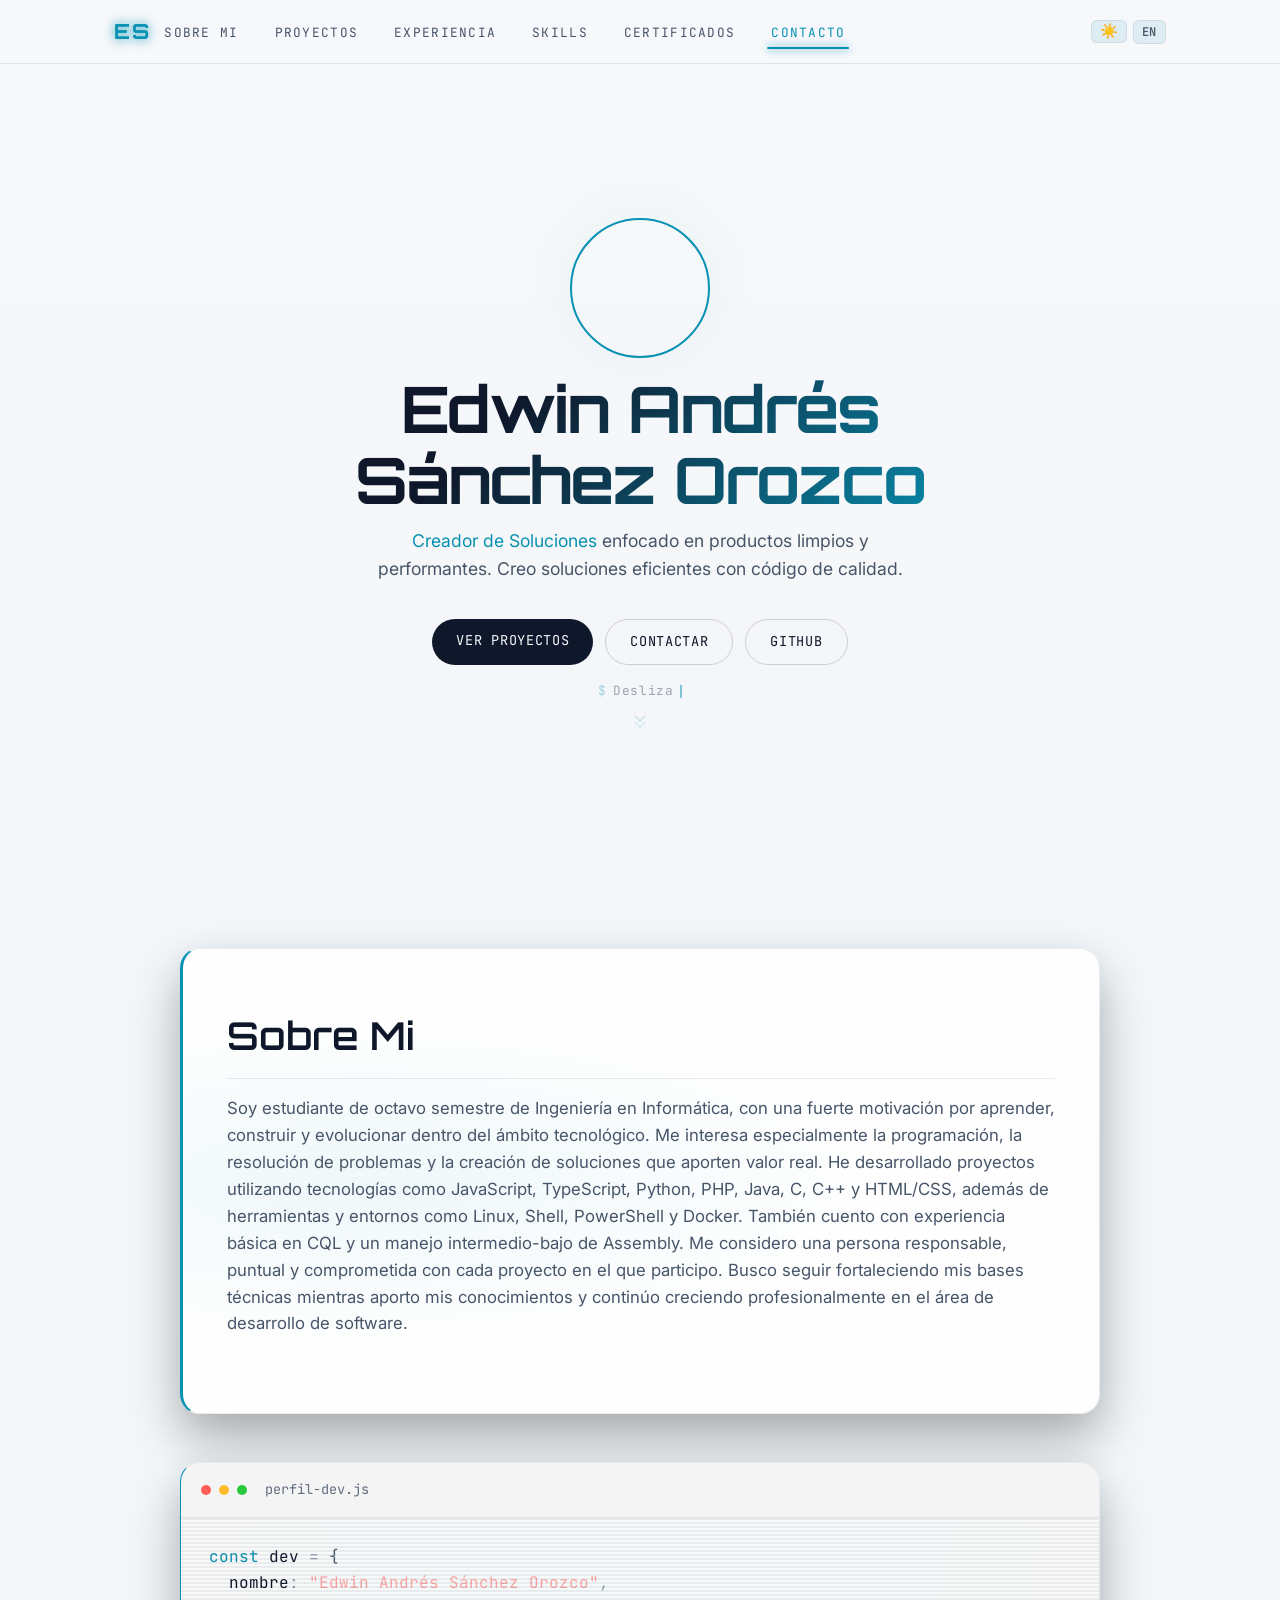
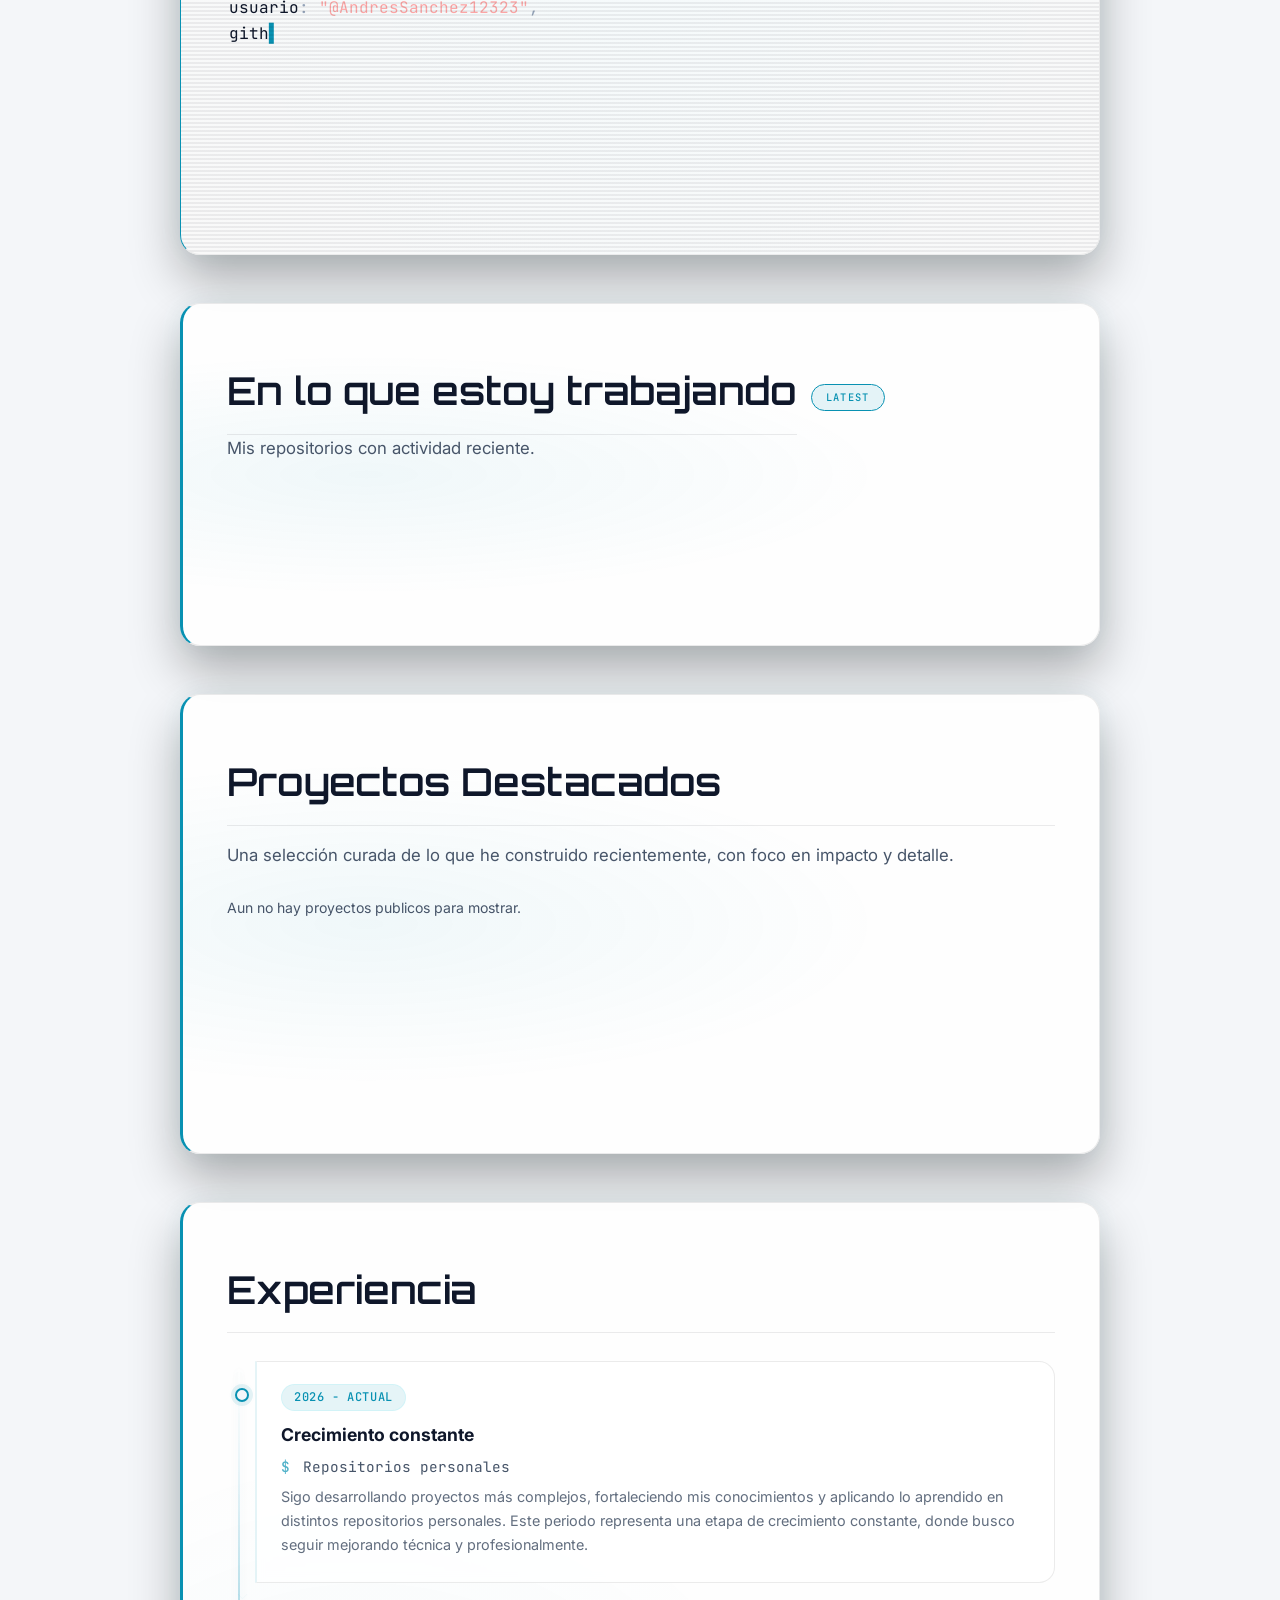
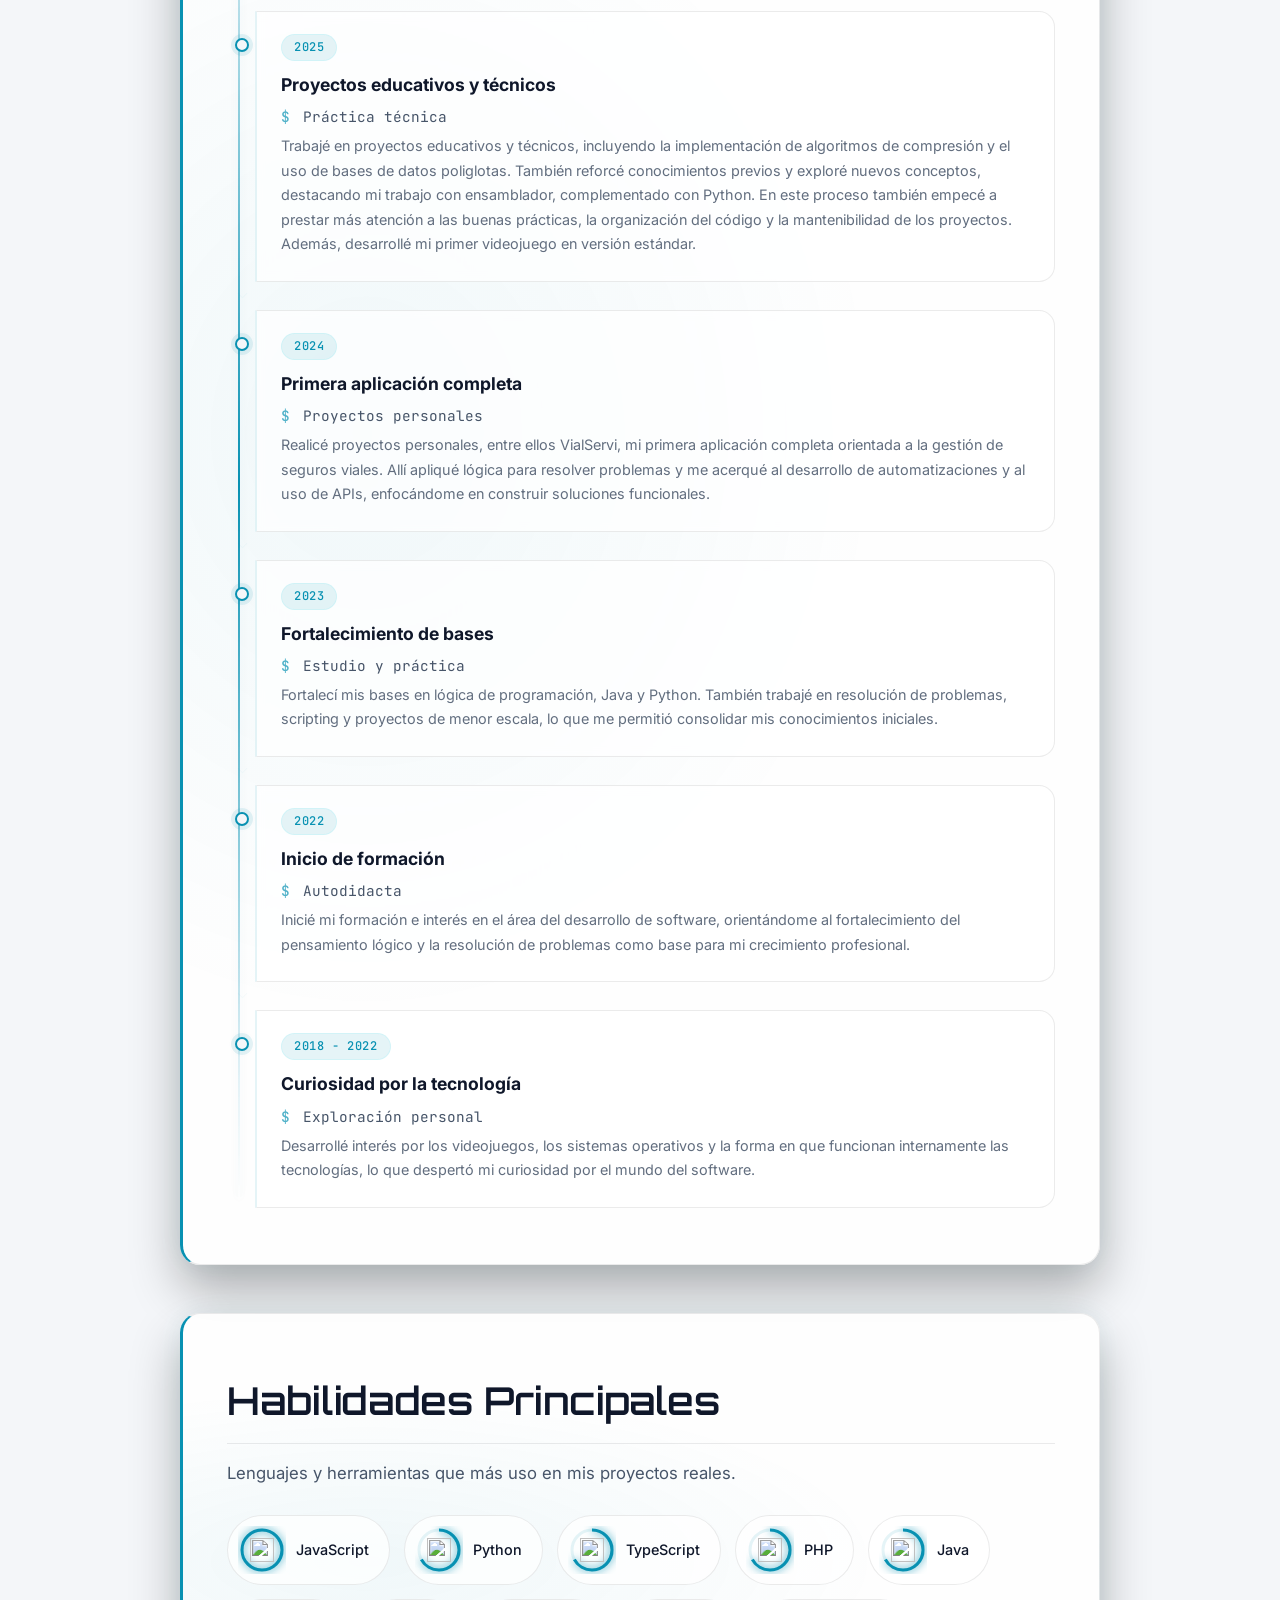
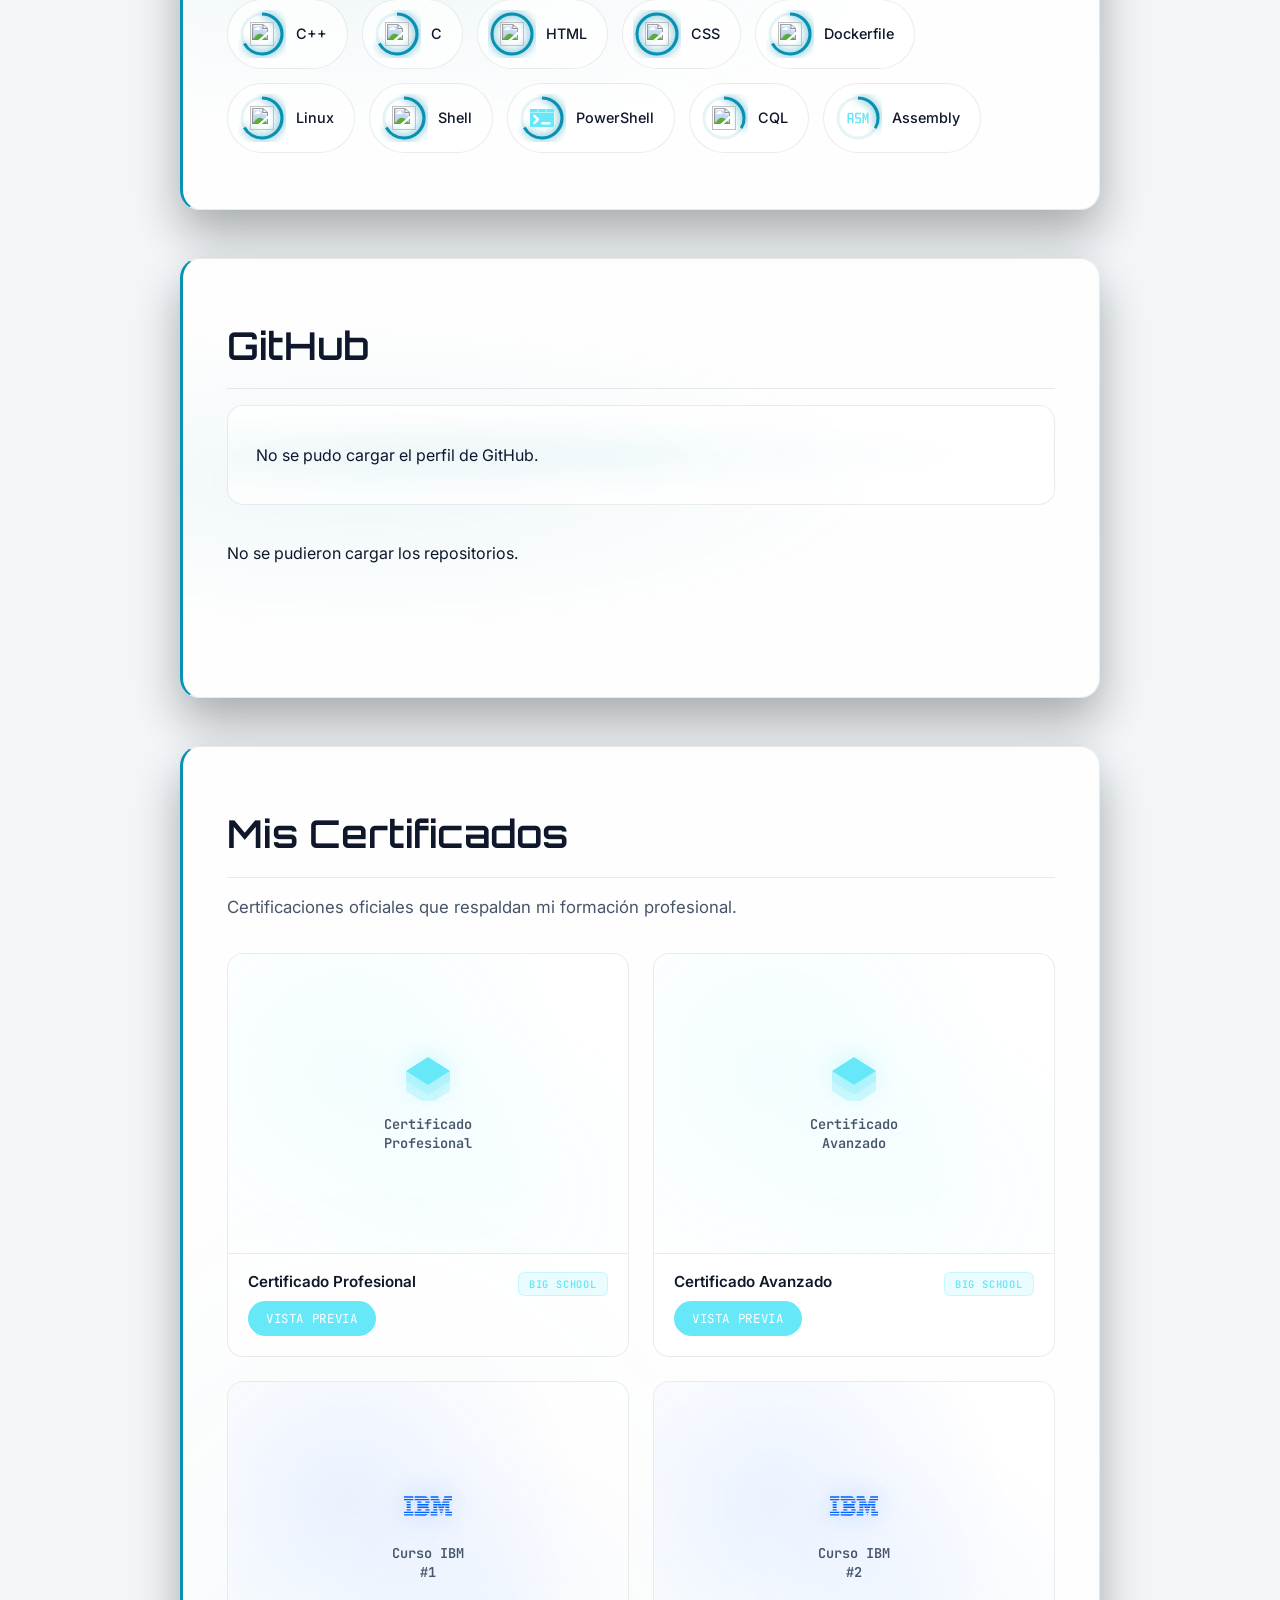
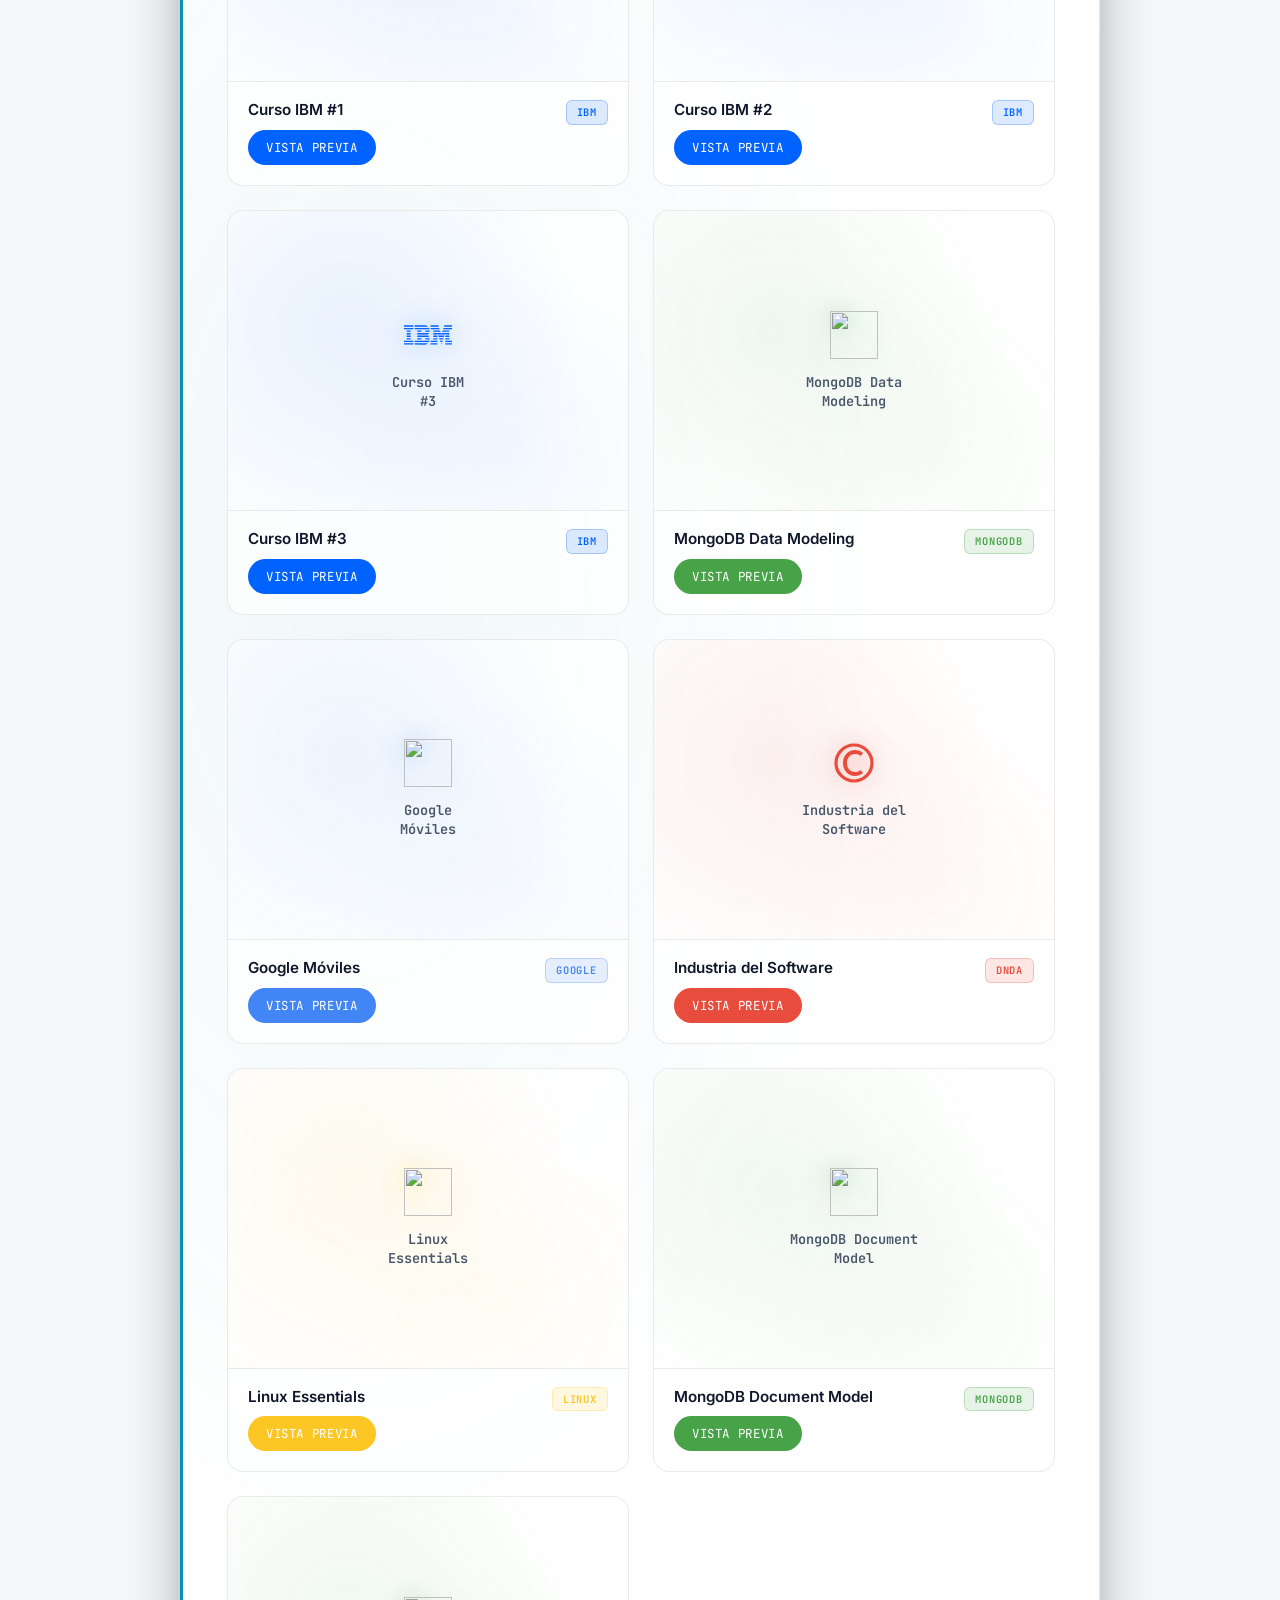
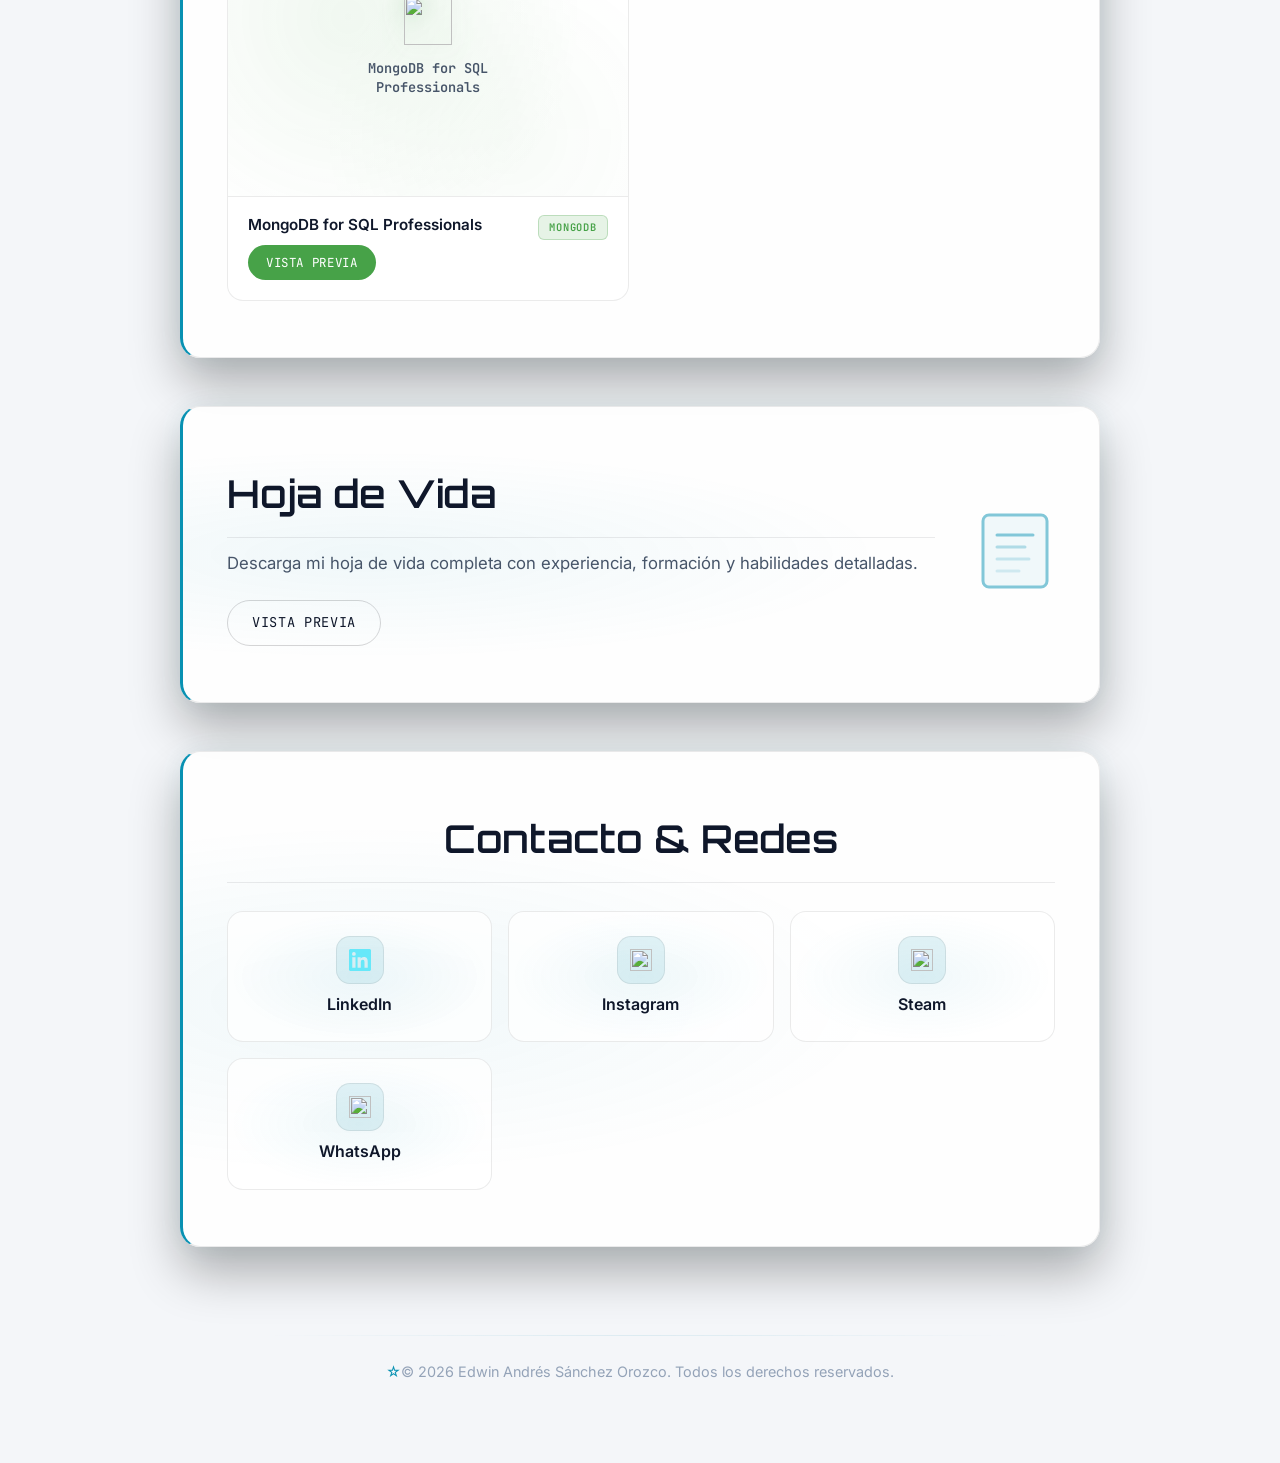
==== commit acf413a8: "Fix mobile hamburger positioning" ====
--- a/index.html
+++ b/index.html
@@ -31,9 +31,6 @@
     <nav class="navbar" id="navbar" aria-label="Navegacion principal">
         <div class="nav-inner">
             <a href="#top" class="nav-logo">ES</a>
-            <button class="nav-toggle" id="navToggle" aria-label="Menu de navegacion">
-                <span></span><span></span><span></span>
-            </button>
             <ul class="nav-links" id="navLinks">
                 <li><a href="#about" class="nav-link" data-i18n="nav_about">Sobre Mi</a></li>
                 <li><a href="#projects" class="nav-link" data-i18n="nav_projects">Proyectos</a></li>
@@ -50,6 +47,9 @@
             </ul>
         </div>
     </nav>
+    <button class="nav-toggle" id="navToggle" type="button" aria-label="Menu de navegacion" aria-controls="navLinks" aria-expanded="false">
+        <span></span><span></span><span></span>
+    </button>
 
     <main class="page">
         <section class="hero" id="top">
--- a/assets/css/style.css
+++ b/assets/css/style.css
@@ -365,6 +365,7 @@
     border: none;
     cursor: pointer;
     padding: 4px;
+    margin: 0;
 }
 
 .nav-toggle span {
@@ -793,6 +794,7 @@
     grid-template-columns: repeat(auto-fit, minmax(300px, 1fr));
     gap: 20px;
     margin-top: 28px;
+    min-height: 200px;
 }
 
 .project-card {
@@ -1221,6 +1223,7 @@
     grid-template-columns: repeat(auto-fit, minmax(260px, 1fr));
     gap: 16px;
     margin-top: 28px;
+    min-height: 100px;
 }
 
 .working-card {
@@ -1355,6 +1358,7 @@
     flex-wrap: wrap;
     gap: 14px;
     margin-top: 28px;
+    min-height: 80px;
 }
 
 .skill-chip {
@@ -1520,6 +1524,7 @@
         radial-gradient(ellipse at 30% 50%, var(--accent-glow) 0%, transparent 60%),
         var(--bg-card);
     transition: box-shadow 0.3s ease, border-color 0.3s ease;
+    min-height: 100px;
 }
 
 .github-profile:hover {
@@ -1606,6 +1611,7 @@
     display: grid;
     grid-template-columns: repeat(auto-fit, minmax(280px, 1fr));
     gap: 16px;
+    min-height: 100px;
 }
 
 .repo-card {
@@ -2145,6 +2151,10 @@
         -webkit-backdrop-filter: none;
     }
 
+    .navbar.hidden {
+        transform: none !important;
+    }
+
     .nav-links {
         display: none;
         position: absolute;
@@ -2172,12 +2182,24 @@
 
     .nav-toggle {
         display: flex;
+        position: fixed;
+        top: max(10px, env(safe-area-inset-top));
+        right: max(16px, env(safe-area-inset-right));
+        z-index: 1000;
+        width: 44px;
+        height: 44px;
+        box-sizing: border-box;
         background: rgba(255, 255, 255, 0.08);
         border-radius: 8px;
         padding: 8px 10px;
         gap: 5px;
         align-items: center;
         justify-content: center;
+        backdrop-filter: blur(8px);
+        -webkit-backdrop-filter: blur(8px);
+        contain: layout paint style;
+        isolation: isolate;
+        transform: translate3d(0, 0, 0);
     }
 
     .nav-toggle span {
@@ -2198,7 +2220,10 @@
 
     .hero-title { font-size: clamp(1.6rem, 5vw, 2.4rem); }
 
-    .hero-subtitle { font-size: 0.92rem; }
+    .hero-subtitle {
+        font-size: 0.92rem;
+        min-height: 88px;
+    }
 
     .hero-actions {
         flex-direction: column;
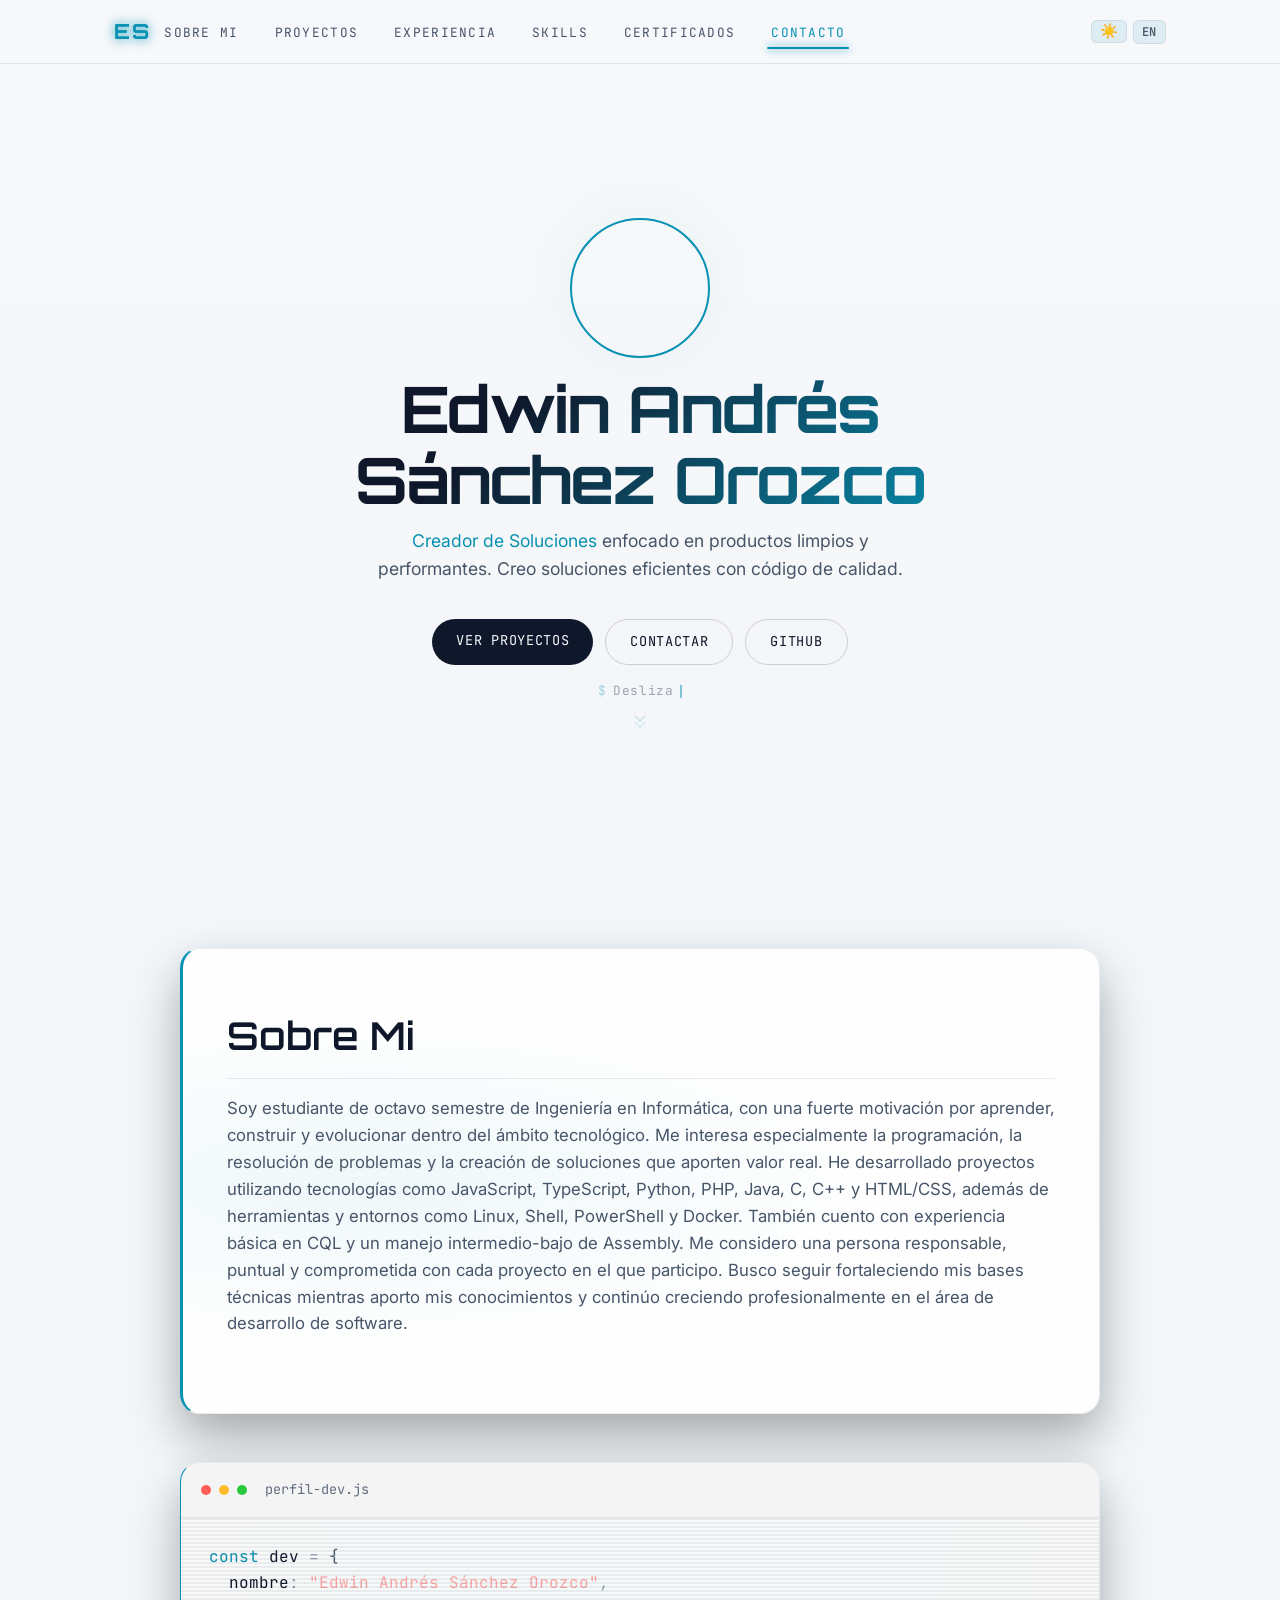
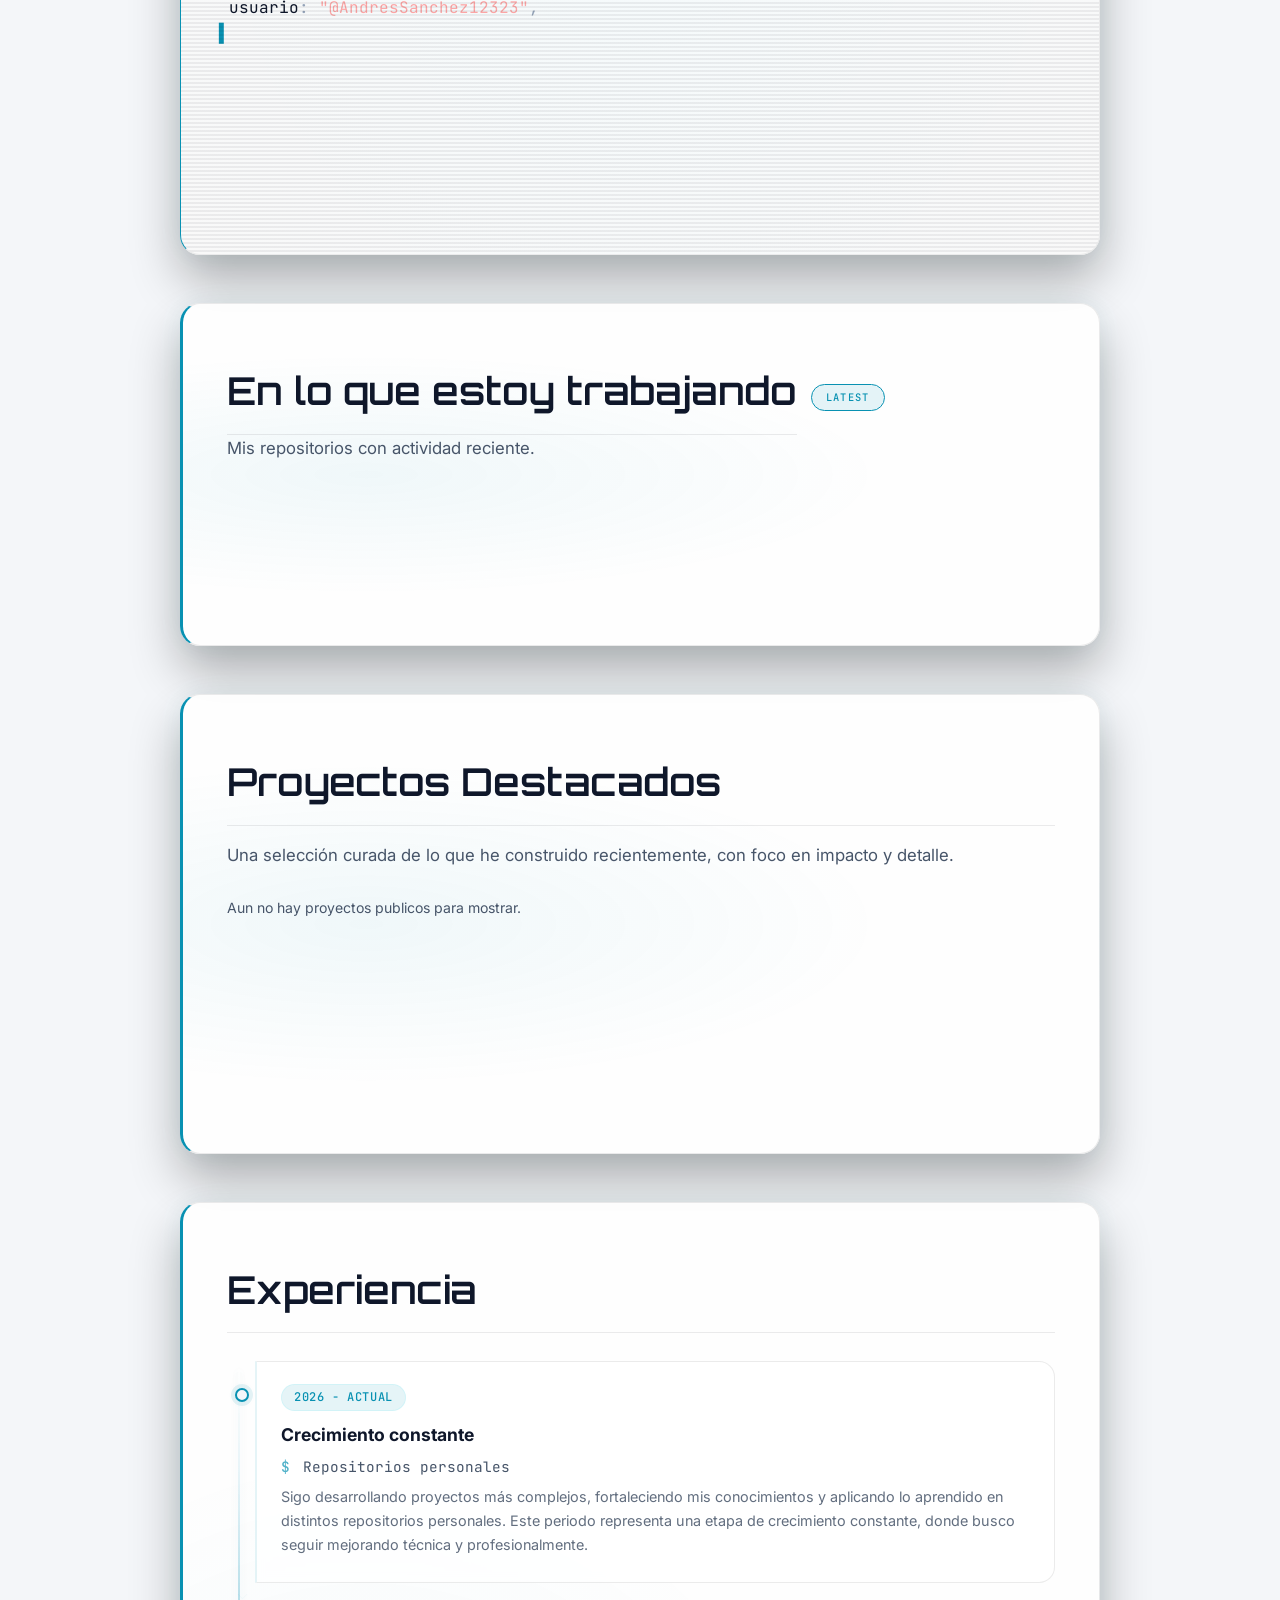
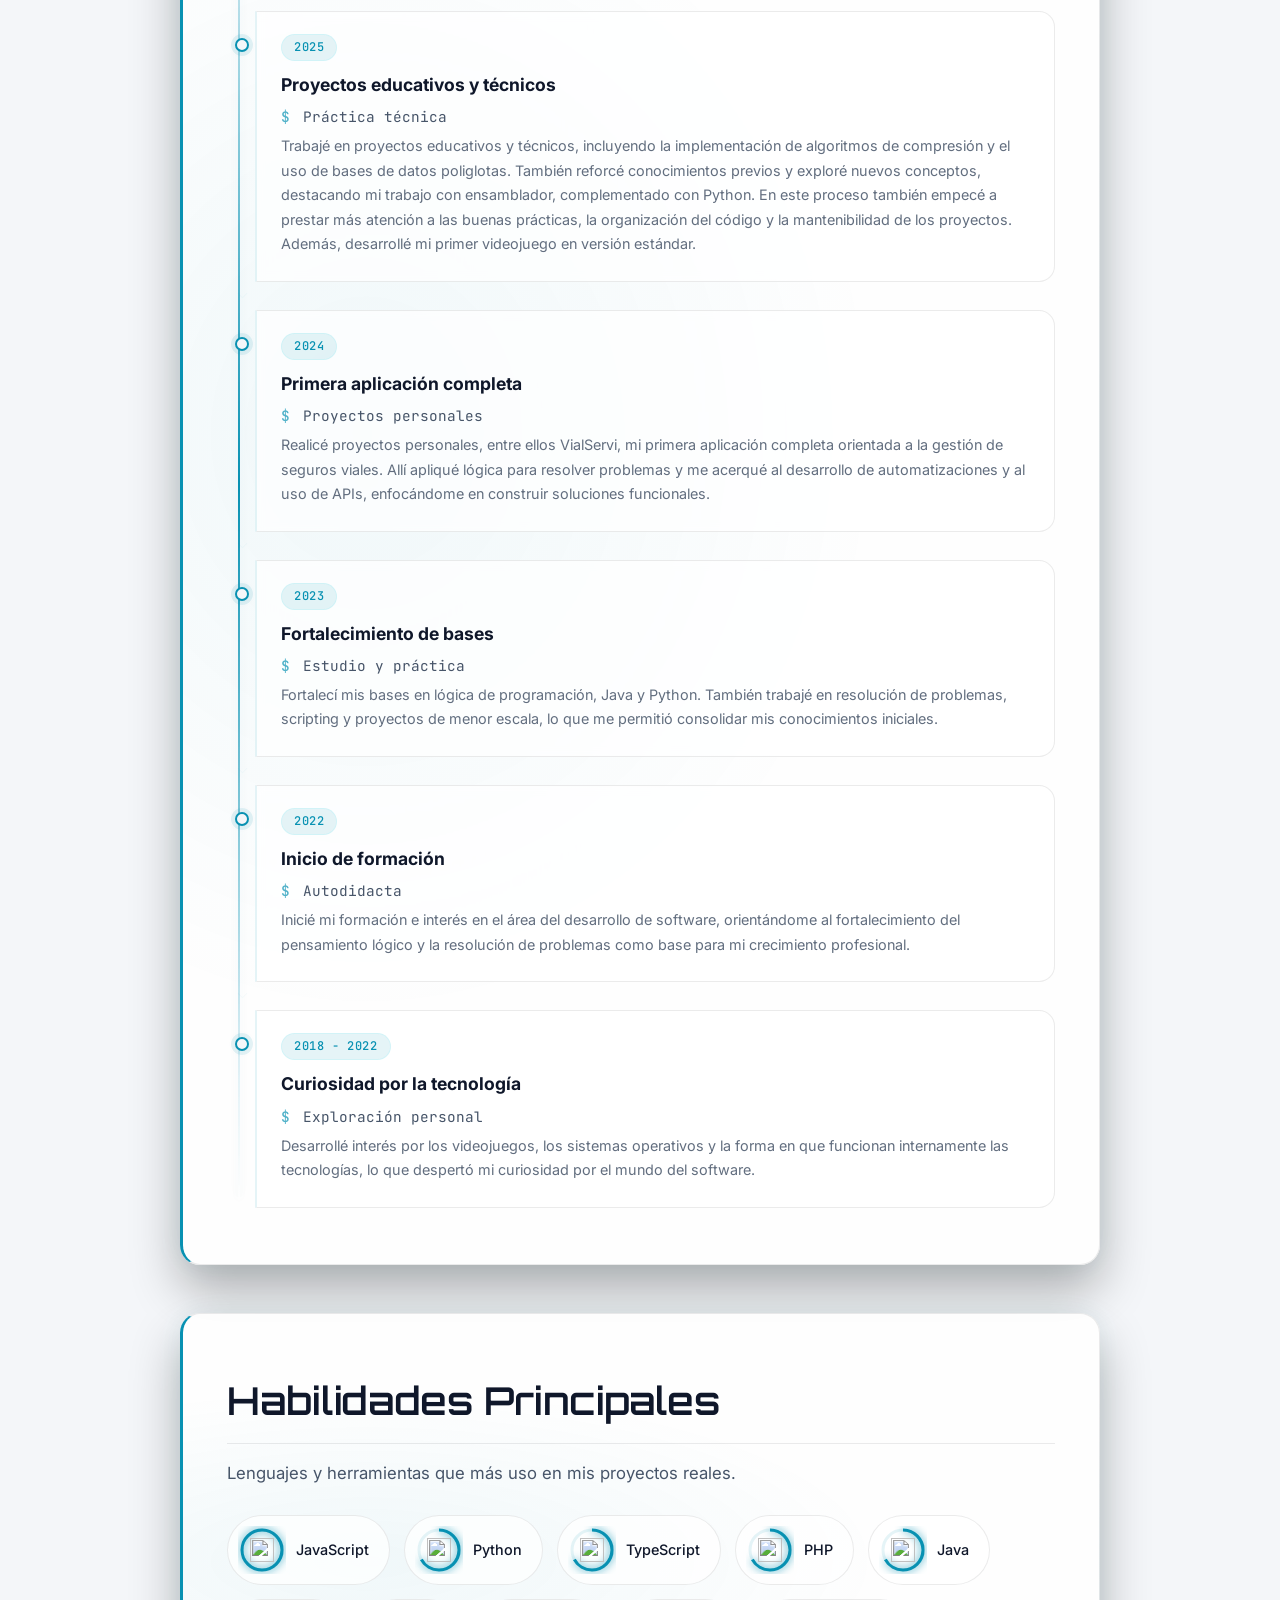
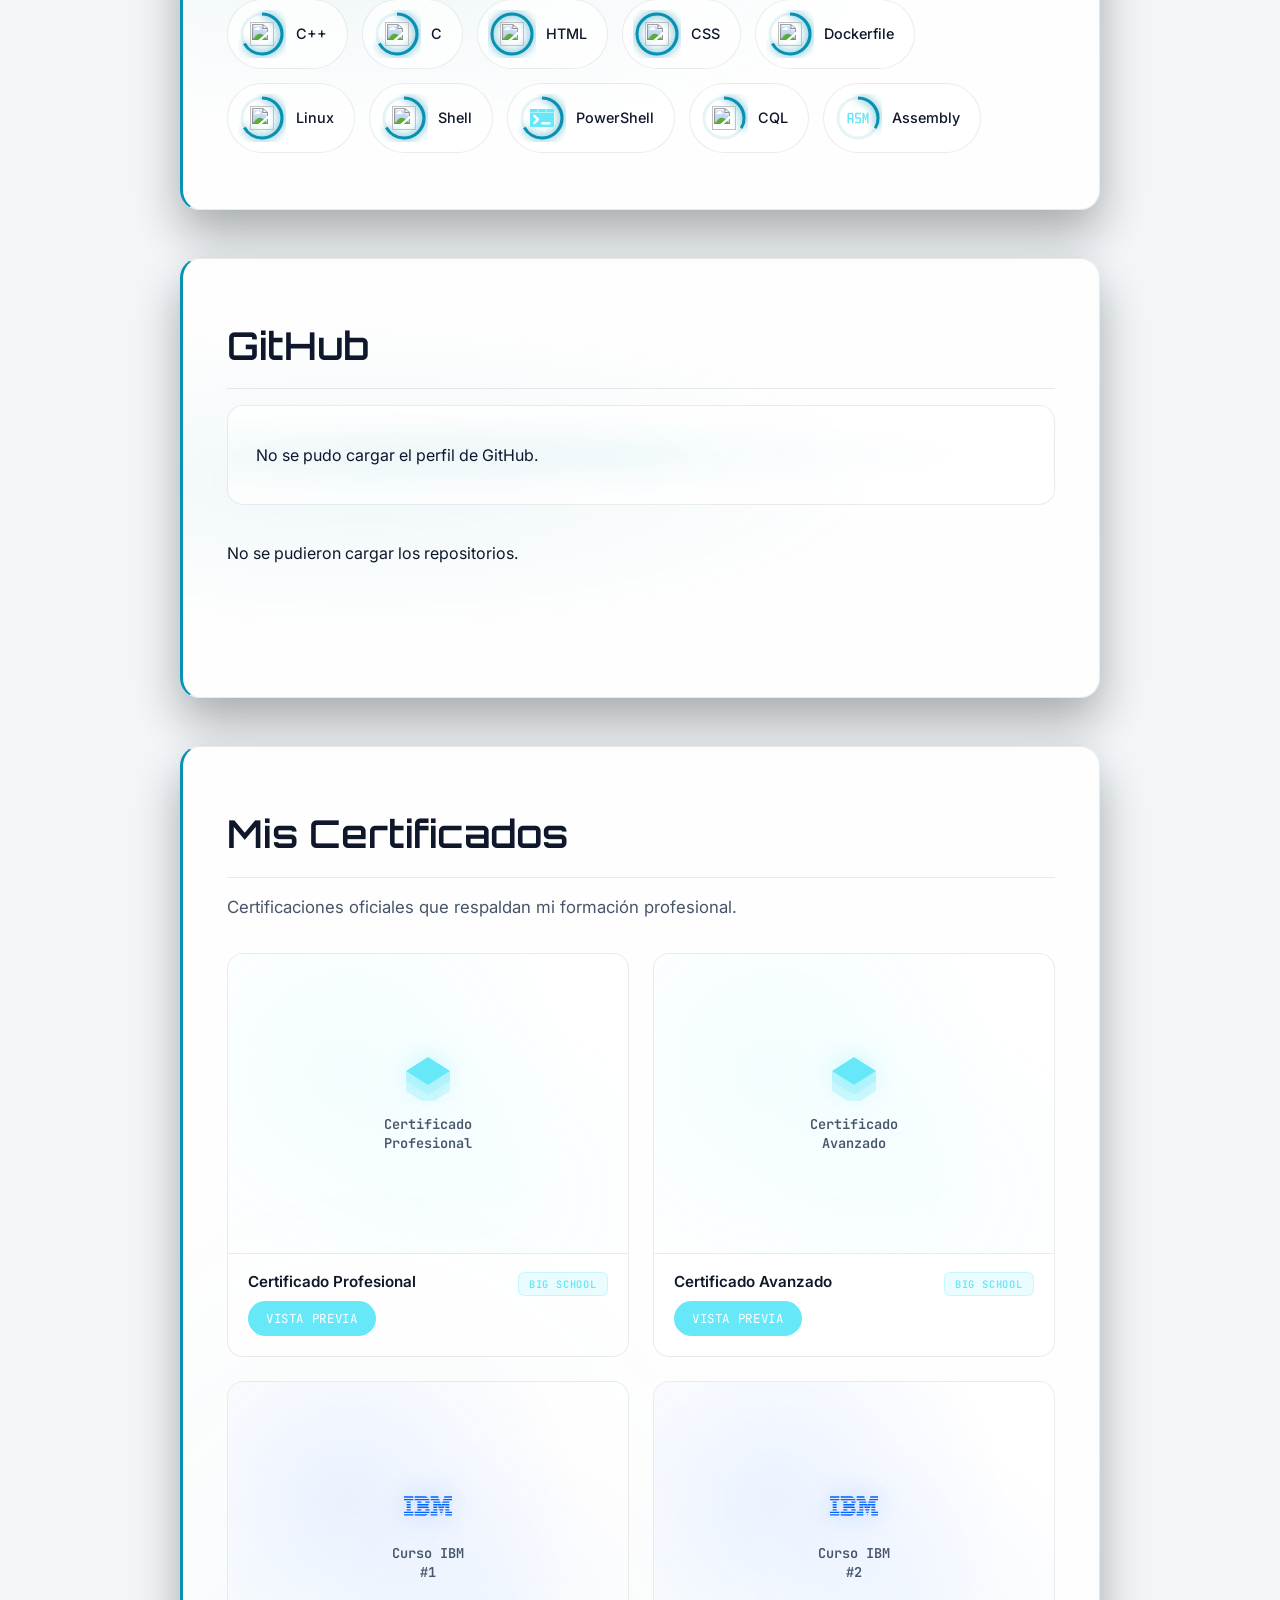
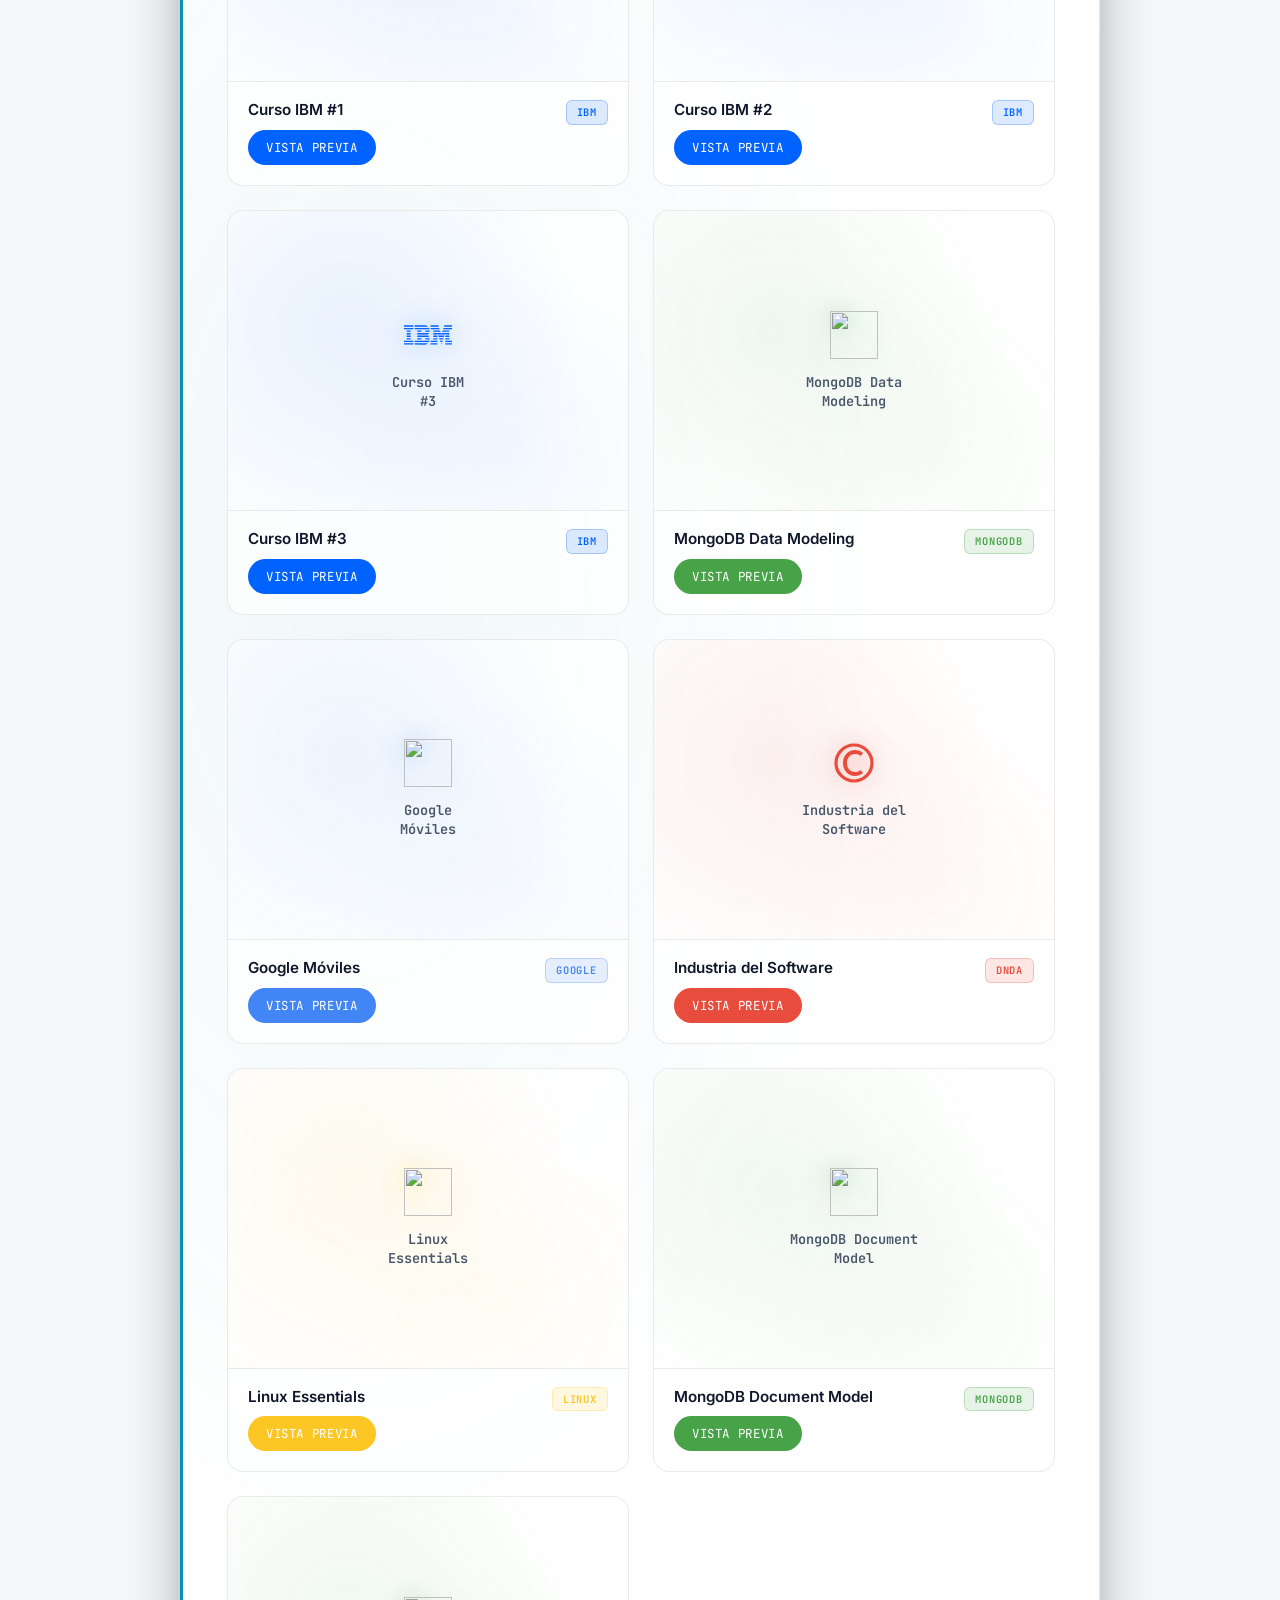
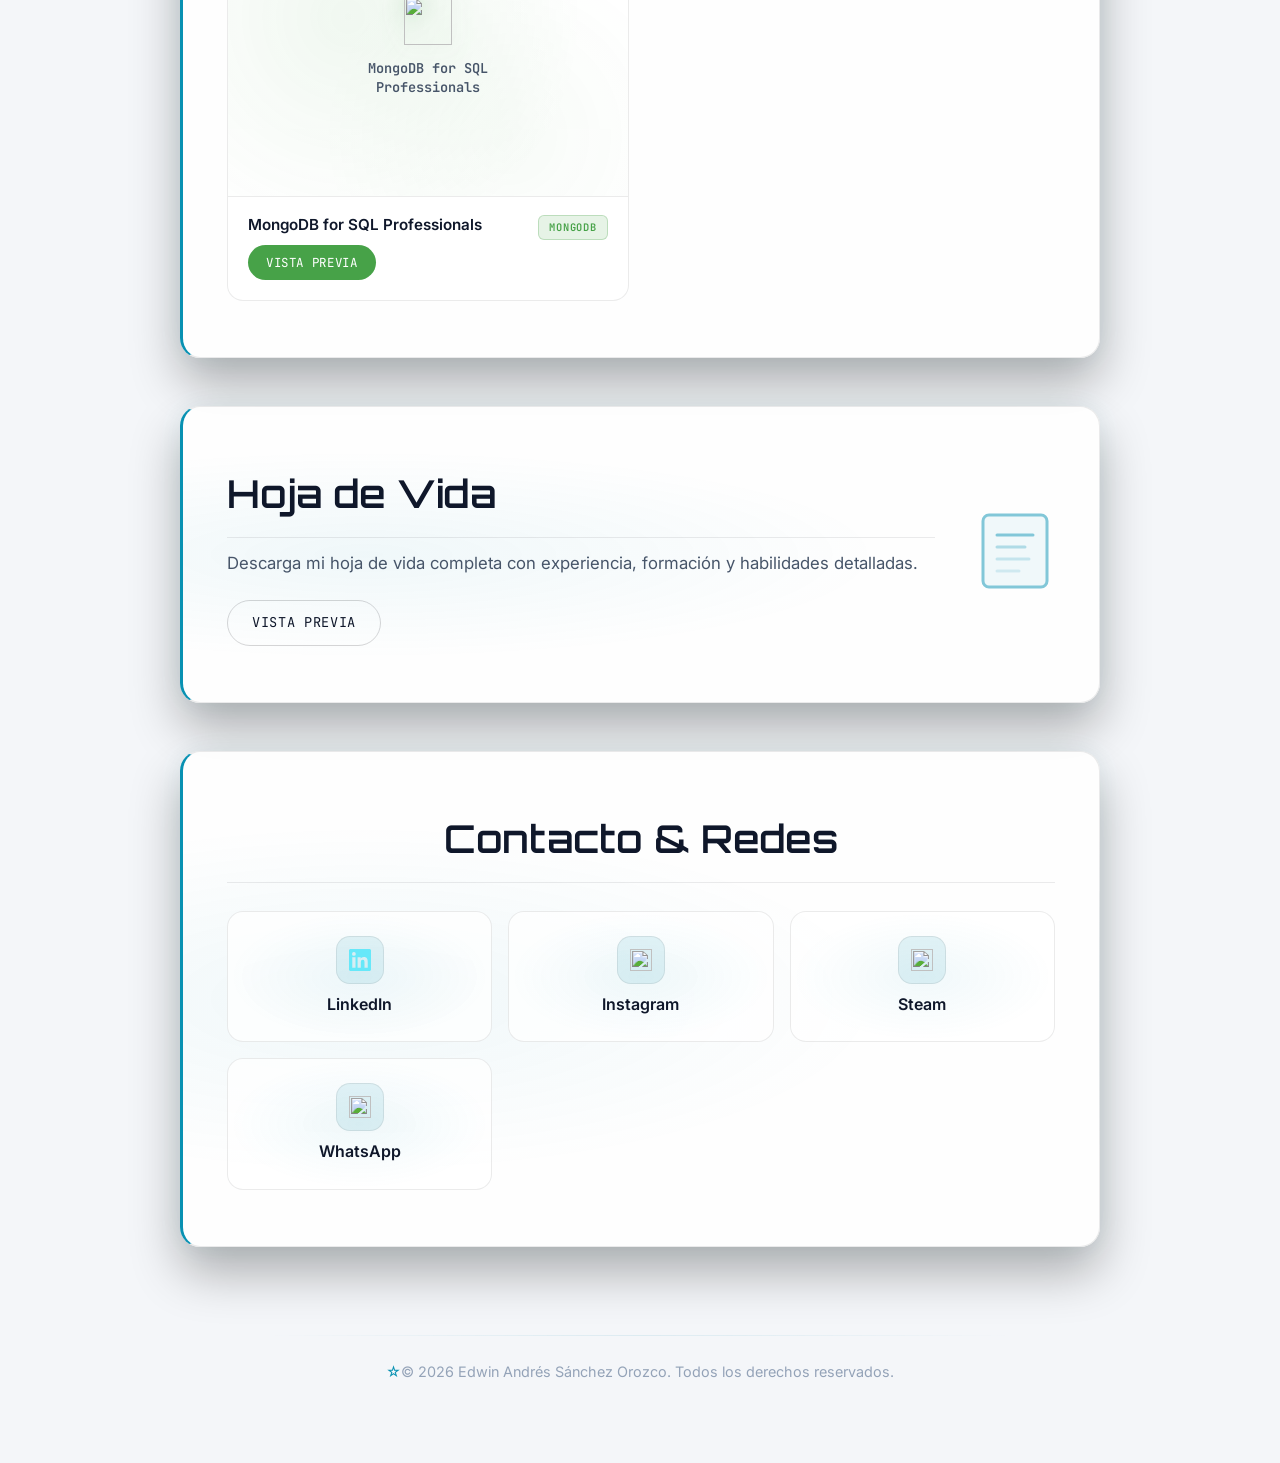
==== commit 9e7a98b8: "Stabilize mobile responsive layout" ====
--- a/index.html
+++ b/index.html
@@ -2,7 +2,7 @@
 <html lang="es" data-theme="dark">
 <head>
     <meta charset="UTF-8">
-    <meta name="viewport" content="width=device-width, initial-scale=1.0">
+    <meta name="viewport" content="width=device-width, initial-scale=1.0, viewport-fit=cover">
     <title data-i18n="title">Edwin Andrés Sánchez Orozco | Desarrollador de Software</title>
     <meta name="description" data-i18n="meta_desc" content="Portfolio profesional de Edwin Andrés Sánchez Orozco, desarrollador de software enfocado en soluciones eficientes, limpias y performantes.">
     <meta name="keywords" content="desarrollador, software, portfolio, Edwin Sánchez, programación, frontend, backend, Colombia">
--- a/assets/css/style.css
+++ b/assets/css/style.css
@@ -158,6 +158,7 @@
     color: var(--text-main);
     line-height: 1.6;
     font-family: 'Inter', sans-serif;
+    overflow-x: hidden;
 }
 
 ::-webkit-scrollbar {
@@ -2137,12 +2138,27 @@
    Responsive
    ============================ */
 @media (max-width: 768px) {
-    .page { gap: 32px; }
+    html,
+    body {
+        width: 100%;
+        max-width: 100%;
+        overflow-x: hidden;
+    }
+
+    .page {
+        width: 100%;
+        max-width: 100%;
+        gap: 32px;
+        overflow-x: hidden;
+    }
 
     .navbar {
         background: rgba(6, 11, 20, 0.95);
         backdrop-filter: none;
         -webkit-backdrop-filter: none;
+        width: 100%;
+        max-width: 100vw;
+        overflow: visible;
     }
 
     [data-theme="light"] .navbar {
@@ -2155,16 +2171,25 @@
         transform: none !important;
     }
 
+    .nav-inner {
+        width: 100%;
+        max-width: 100%;
+        padding: 0 76px 0 16px;
+    }
+
     .nav-links {
         display: none;
-        position: absolute;
+        position: fixed;
         top: var(--nav-h);
         left: 0; right: 0;
+        width: 100vw;
+        max-width: 100vw;
         flex-direction: column;
         background: rgba(6, 11, 20, 0.97);
         border-bottom: 1px solid var(--stroke);
         padding: 8px 12px 16px;
         gap: 2px;
+        z-index: 999;
     }
 
     .nav-links.open { display: flex; }
@@ -2183,11 +2208,13 @@
     .nav-toggle {
         display: flex;
         position: fixed;
-        top: max(10px, env(safe-area-inset-top));
-        right: max(16px, env(safe-area-inset-right));
+        top: 10px;
+        right: 16px;
         z-index: 1000;
         width: 44px;
+        min-width: 44px;
         height: 44px;
+        min-height: 44px;
         box-sizing: border-box;
         background: rgba(255, 255, 255, 0.08);
         border-radius: 8px;
@@ -2202,15 +2229,36 @@
         transform: translate3d(0, 0, 0);
     }
 
+    @supports (top: env(safe-area-inset-top)) {
+        .nav-toggle {
+            top: calc(10px + env(safe-area-inset-top));
+            right: calc(16px + env(safe-area-inset-right));
+        }
+    }
+
     .nav-toggle span {
         width: 20px;
+        min-width: 20px;
         height: 2.5px;
+        flex: 0 0 2.5px;
         background: var(--text-main);
     }
 
-    .hero { padding: 40px 16px; min-height: auto; }
-
-    .hero-content { gap: 10px; }
+    .hero {
+        width: 100%;
+        max-width: 100%;
+        min-height: calc(100vh - var(--nav-h));
+        min-height: calc(100svh - var(--nav-h));
+        padding: 36px 16px 40px;
+        overflow-x: hidden;
+    }
+
+    .hero-content {
+        width: 100%;
+        max-width: 100%;
+        min-width: 0;
+        gap: 10px;
+    }
 
     .hero-avatar {
         width: 120px;
@@ -2218,11 +2266,33 @@
         margin-bottom: 2px;
     }
 
-    .hero-title { font-size: clamp(1.6rem, 5vw, 2.4rem); }
+    .hero-title {
+        width: 100%;
+        font-size: clamp(1.55rem, 7vw, 2.25rem);
+        letter-spacing: 0;
+        overflow-wrap: anywhere;
+    }
 
     .hero-subtitle {
+        width: 100%;
+        max-width: 22rem;
         font-size: 0.92rem;
-        min-height: 88px;
+        line-height: 1.45;
+        min-height: 6.75rem;
+        display: flex;
+        flex-direction: column;
+        align-items: center;
+        justify-content: flex-start;
+        gap: 2px;
+        overflow-wrap: anywhere;
+        contain: layout paint;
+    }
+
+    .role-rotator {
+        display: block;
+        width: 100%;
+        min-height: 1.45em;
+        overflow-wrap: anywhere;
     }
 
     .hero-actions {
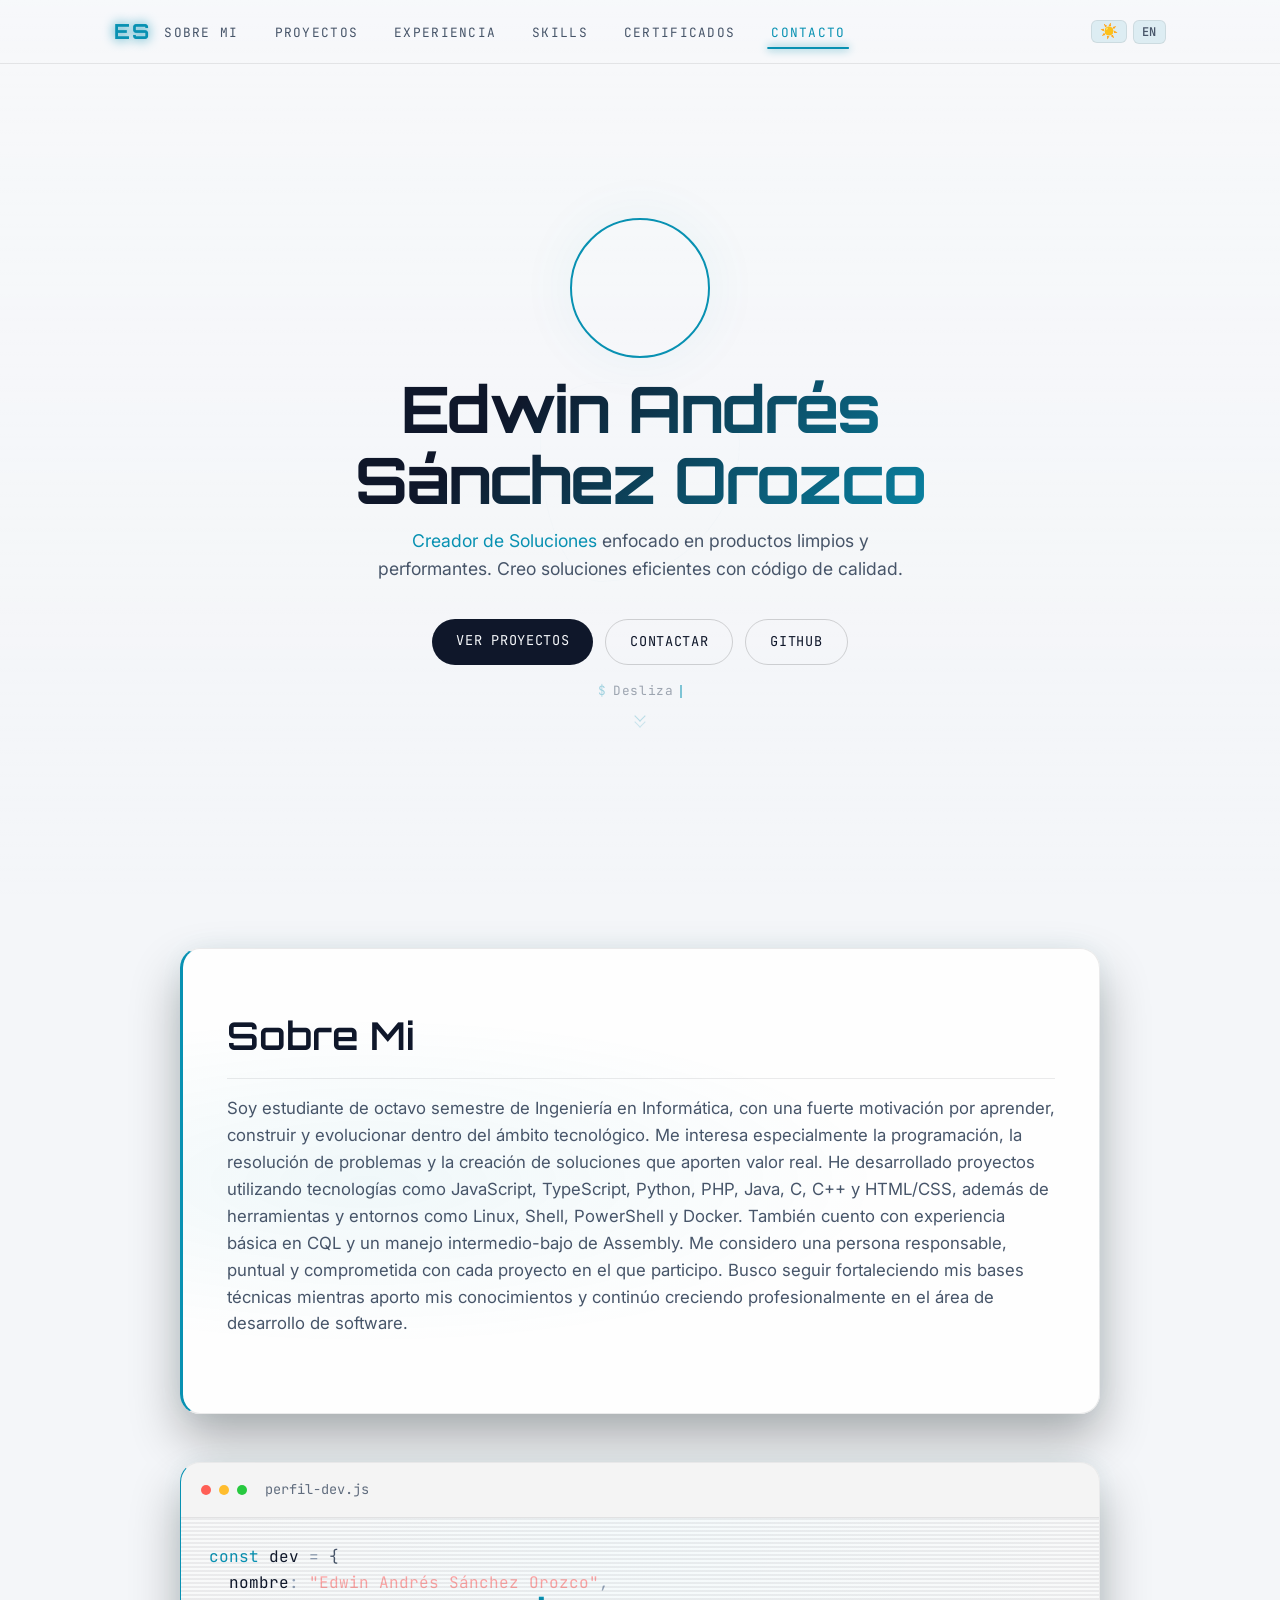
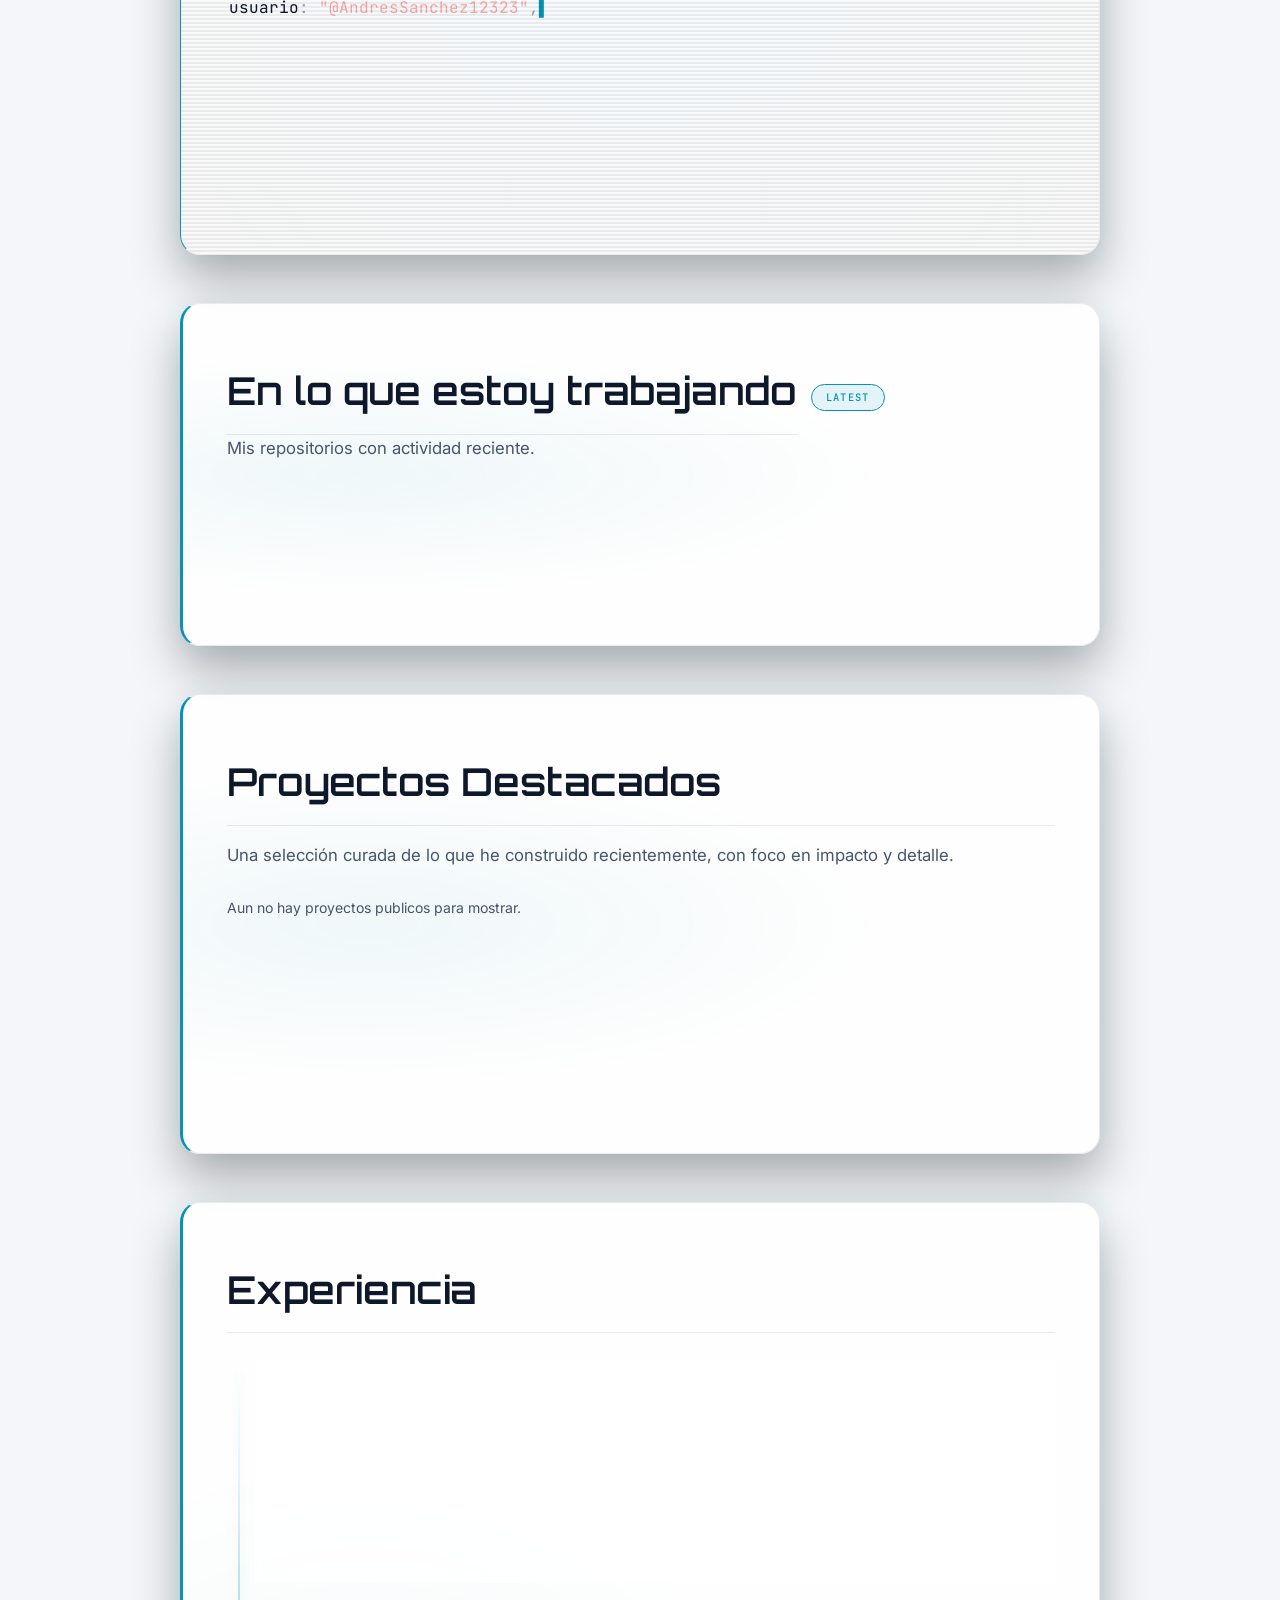
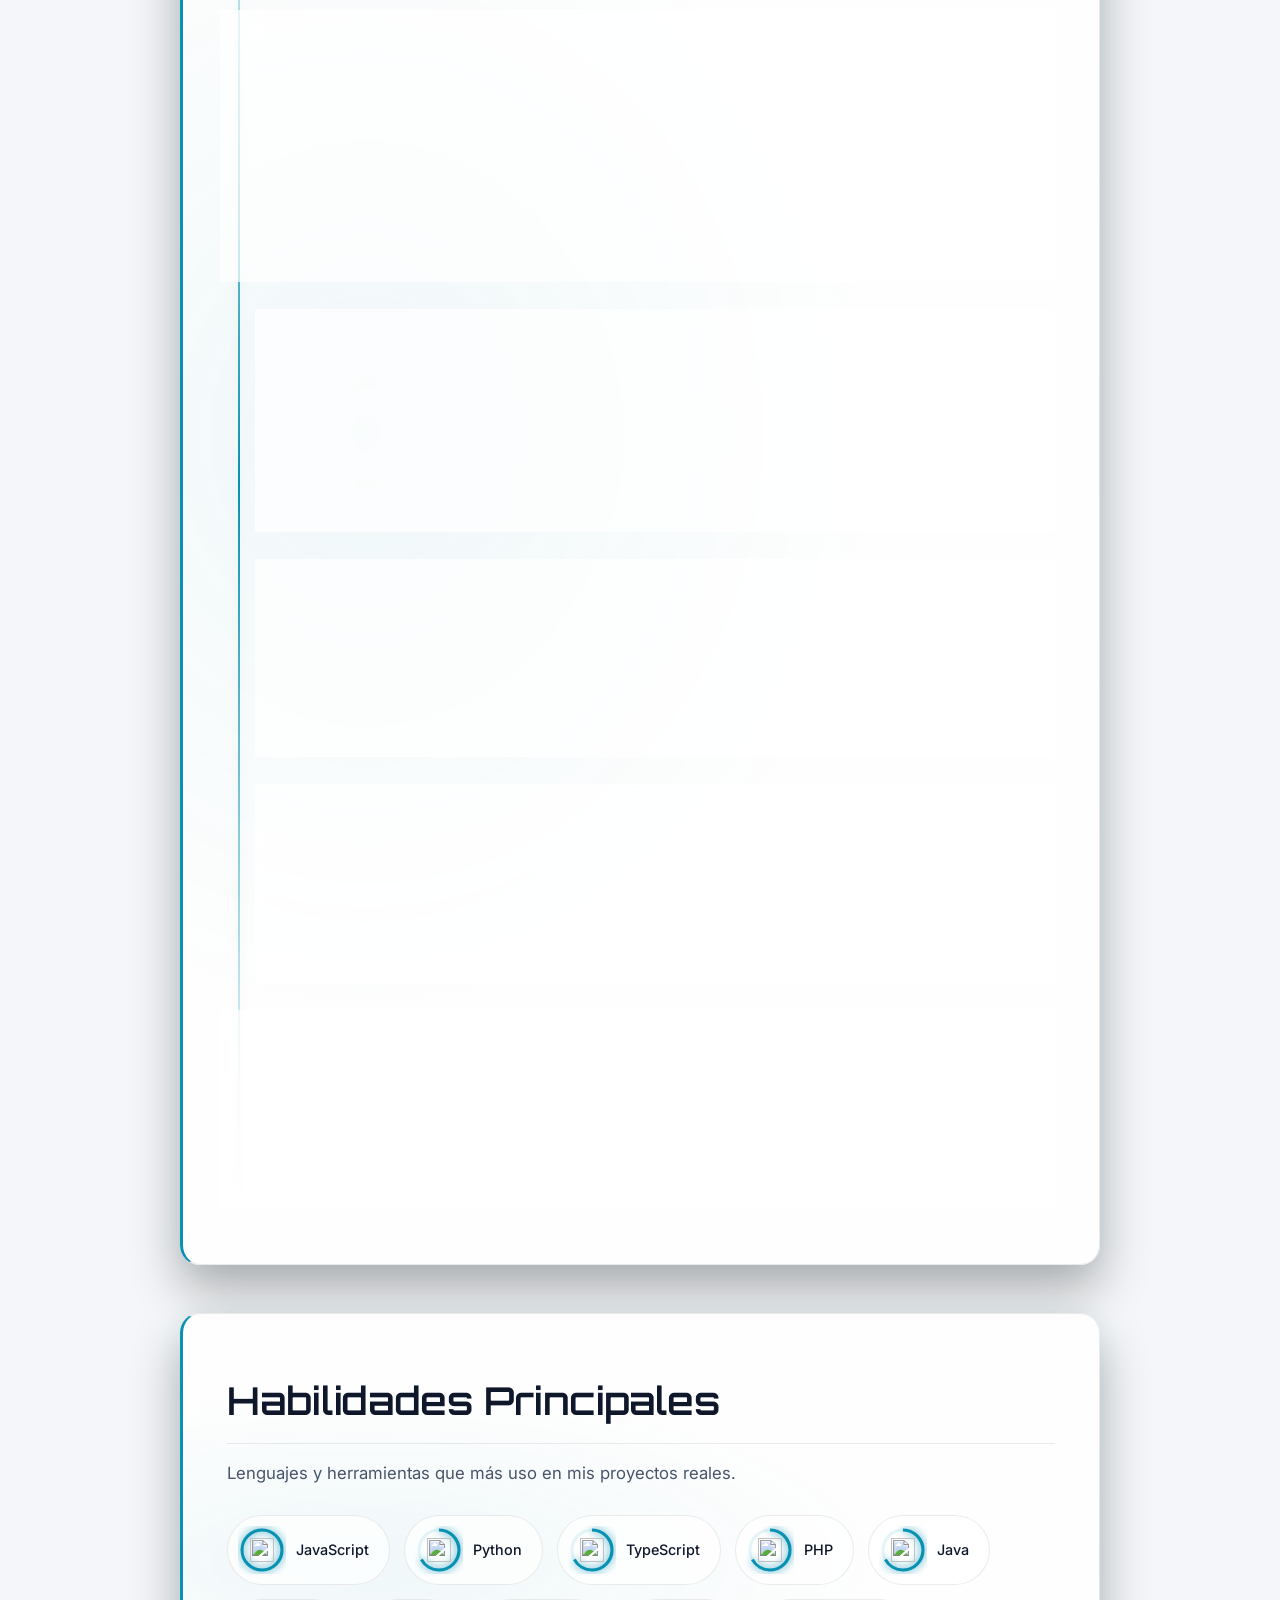
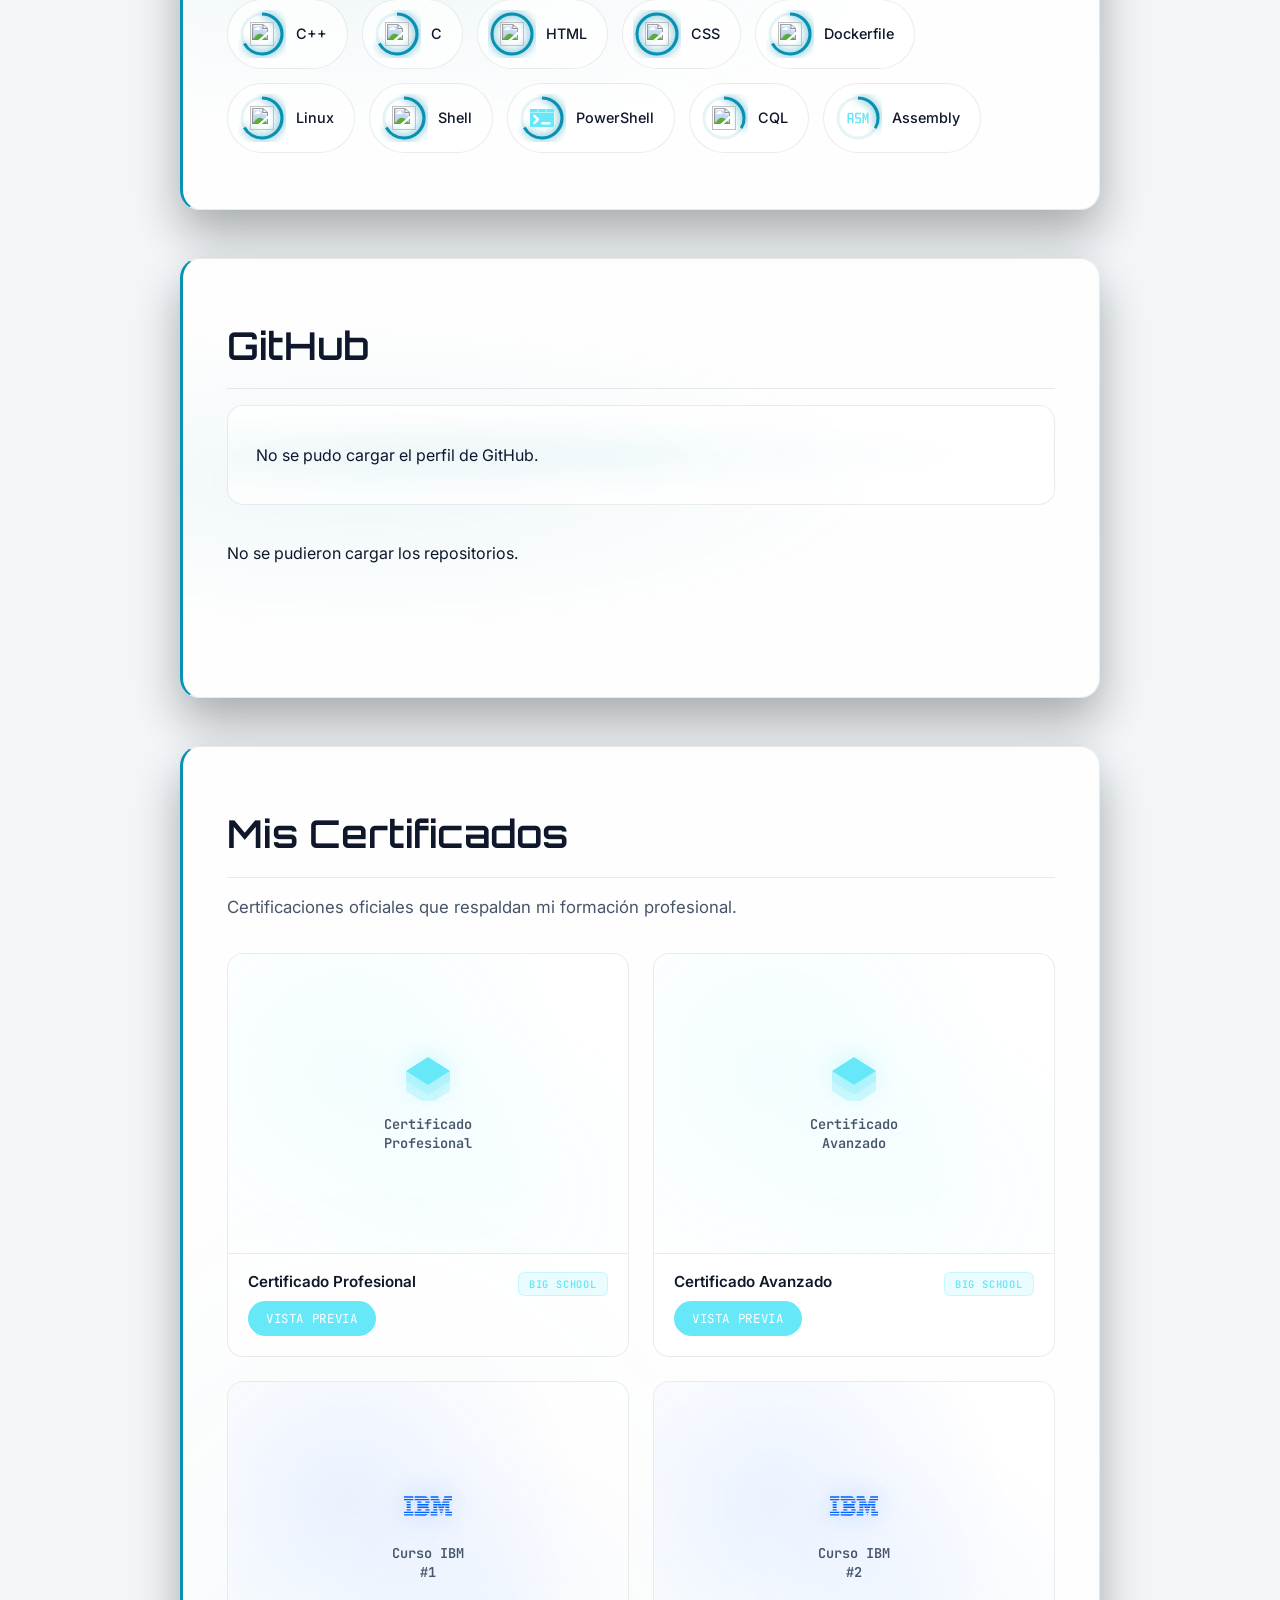
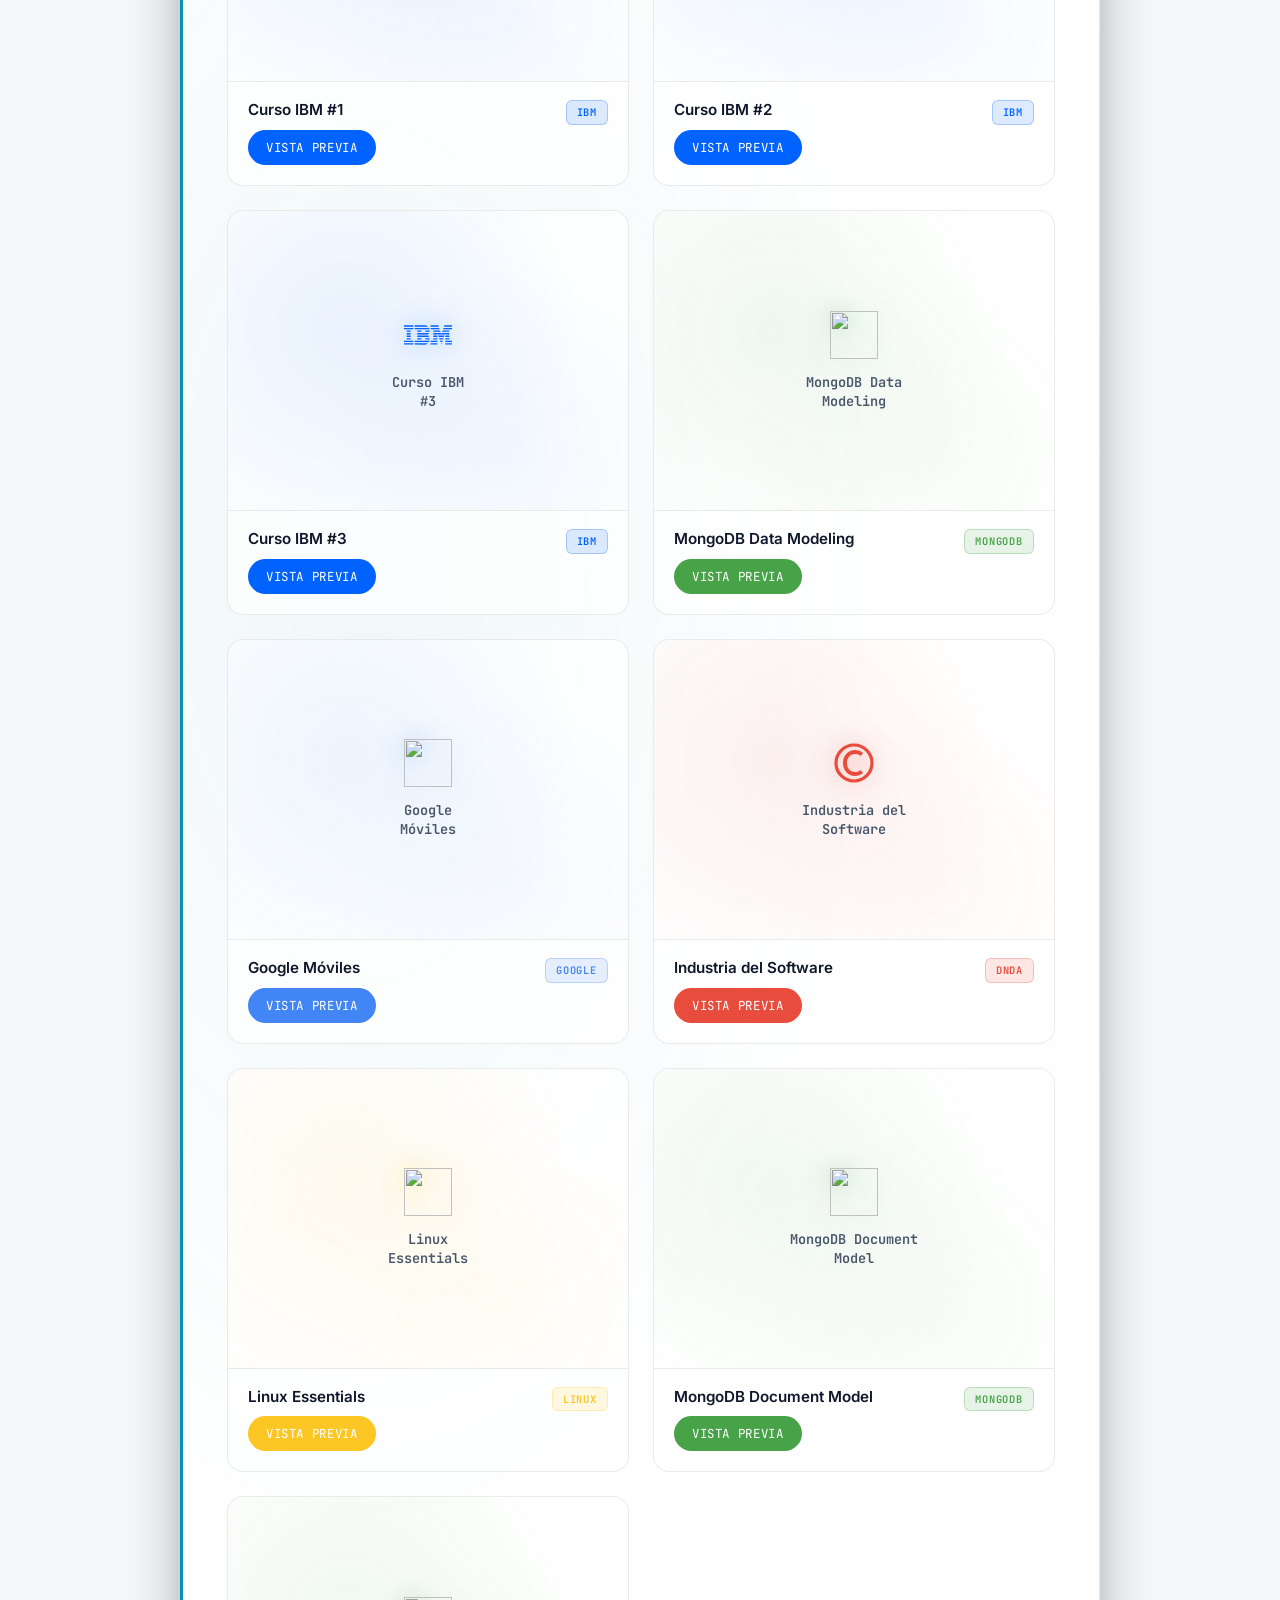
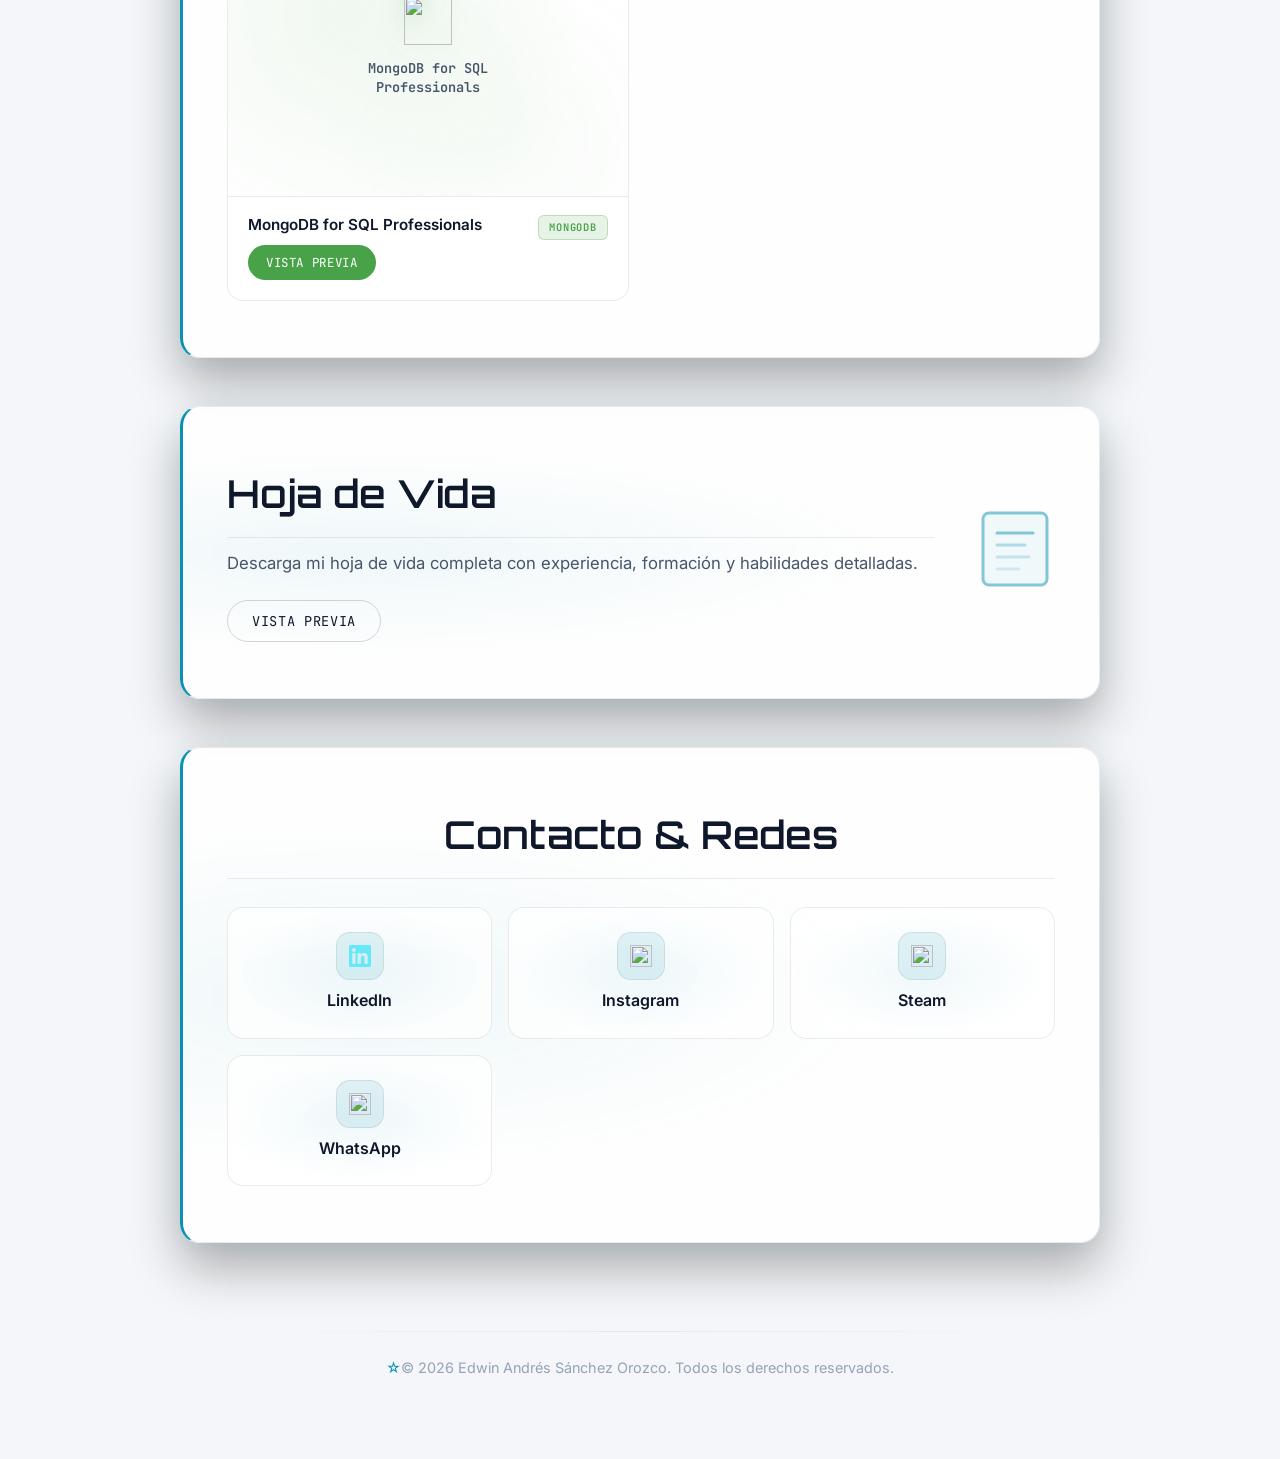
==== commit ddc5eb13: "Harden portfolio integration and responsive QA" ====
--- a/index.html
+++ b/index.html
@@ -12,14 +12,15 @@
     <meta property="og:title" content="Edwin Andrés Sánchez Orozco | Desarrollador de Software">
     <meta property="og:description" content="Portfolio profesional de desarrollo de software con enfoque en productos limpios y performantes.">
     <meta property="og:type" content="website">
-    <meta property="og:url" content="https://github.com/AndresSanchez12323">
-    <meta property="og:image" content="assets/img/logo.png">
+    <meta property="og:url" content="https://portafolio-personal-eta-gray.vercel.app/">
+    <meta property="og:image" content="https://portafolio-personal-eta-gray.vercel.app/assets/img/logo.svg">
 
     <meta name="twitter:card" content="summary_large_image">
     <meta name="twitter:title" content="Edwin Andrés Sánchez Orozco | Desarrollador de Software">
     <meta name="twitter:description" content="Portfolio profesional de desarrollo de software.">
-
-    <link rel="icon" type="image/png" href="assets/img/logo.png">
+    <meta name="twitter:image" content="https://portafolio-personal-eta-gray.vercel.app/assets/img/logo.svg">
+
+    <link rel="icon" type="image/svg+xml" href="assets/img/logo.svg">
     <link rel="stylesheet" href="assets/css/style.css">
 </head>
 <body>
@@ -63,7 +64,7 @@
                 <div class="hero-actions">
                     <a href="#projects" class="btn" data-i18n="hero_btn_projects">Ver Proyectos</a>
                     <a href="#contacto" class="btn btn-ghost" data-i18n="hero_btn_contact">Contactar</a>
-                    <a href="https://github.com/AndresSanchez12323" target="_blank" rel="noreferrer" class="btn btn-ghost" data-i18n="hero_btn_github">GitHub</a>
+                    <a href="https://github.com/AndresSanchez12323" target="_blank" rel="noopener noreferrer" class="btn btn-ghost" data-i18n="hero_btn_github">GitHub</a>
                 </div>
                 <p class="scroll-indicator">
     <span class="scroll-indicator-text"><span data-i18n="hero_scroll">Desliza</span></span>
@@ -150,7 +151,7 @@
                         <h2 data-i18n="resume_title">Hoja de Vida</h2>
                         <p data-i18n="resume_desc">Descarga mi hoja de vida completa con experiencia, formaci&oacute;n y habilidades detalladas.</p>
                         <div class="resume-actions">
-                            <a class="btn btn-ghost" href="javascript:void(0)" onclick="openCertModal('assets/certificates/Hoja-de-Vida.pdf')" data-i18n="resume_view">Vista Previa</a>
+                            <button class="btn btn-ghost" type="button" id="resumePreview" data-cert-url="assets/certificates/Hoja-de-Vida.pdf" data-i18n="resume_view">Vista Previa</button>
                         </div>
                     </div>
                     <div class="resume-icon">
@@ -170,25 +171,25 @@
             <div class="section-card reveal">
                 <h2 data-i18n="social_title" style="margin-bottom:28px;text-align:center">Contacto &amp; Redes</h2>
                 <div class="social-grid">
-                    <a class="social-card" href="https://www.linkedin.com/in/edwin-andr%C3%A9s-s%C3%A1nchez-orozco-aa4b40411" target="_blank" rel="noreferrer">
+                    <a class="social-card" href="https://www.linkedin.com/in/edwin-andr%C3%A9s-s%C3%A1nchez-orozco-aa4b40411" target="_blank" rel="noopener noreferrer">
                         <span class="social-icon" aria-hidden="true">
                             <svg class="social-icon-img" viewBox="0 0 24 24" fill="#67e8f9" width="20" height="20"><path d="M20.447 20.452h-3.554v-5.569c0-1.328-.027-3.037-1.852-3.037-1.853 0-2.136 1.445-2.136 2.939v5.667H9.351V9h3.414v1.561h.046c.477-.9 1.637-1.85 3.37-1.85 3.601 0 4.267 2.37 4.267 5.455v6.286zM5.337 7.433a2.062 2.062 0 01-2.063-2.065 2.064 2.064 0 112.063 2.065zm1.782 13.019H3.555V9h3.564v11.452zM22.225 0H1.771C.792 0 0 .774 0 1.729v20.542C0 23.227.792 24 1.771 24h20.451C23.2 24 24 23.227 24 22.271V1.729C24 .774 23.2 0 22.222 0h.003z"/></svg>
                         </span>
                         <span class="social-label">LinkedIn</span>
                     </a>
-                    <a class="social-card" href="https://www.instagram.com/andressanchez0016/" target="_blank" rel="noreferrer">
+                    <a class="social-card" href="https://www.instagram.com/andressanchez0016/" target="_blank" rel="noopener noreferrer">
                         <span class="social-icon" aria-hidden="true">
                             <img class="social-icon-img" src="https://cdn.simpleicons.org/instagram/67e8f9" alt="" width="20" height="20">
                         </span>
                         <span class="social-label">Instagram</span>
                     </a>
-                    <a class="social-card" href="https://steamcommunity.com/profiles/76561198914919311/" target="_blank" rel="noreferrer">
+                    <a class="social-card" href="https://steamcommunity.com/profiles/76561198914919311/" target="_blank" rel="noopener noreferrer">
                         <span class="social-icon" aria-hidden="true">
                             <img class="social-icon-img" src="https://cdn.simpleicons.org/steam/67e8f9" alt="" width="20" height="20">
                         </span>
                         <span class="social-label">Steam</span>
                     </a>
-                    <a class="social-card" href="https://wa.me/573104725242" target="_blank" rel="noreferrer">
+                    <a class="social-card" href="https://wa.me/573104725242" target="_blank" rel="noopener noreferrer">
                         <span class="social-icon" aria-hidden="true">
                             <img class="social-icon-img" src="https://cdn.simpleicons.org/whatsapp/67e8f9" alt="" width="20" height="20">
                         </span>
@@ -206,7 +207,7 @@
     <div class="modal-overlay" id="certModal" role="dialog" aria-modal="true" aria-label="Vista previa del certificado">
         <div class="modal-content">
             <button class="modal-close" id="certModalClose" aria-label="Cerrar">&times;</button>
-            <iframe class="modal-iframe" id="certModalIframe" title="Certificado"></iframe>
+            <iframe class="modal-iframe" id="certModalIframe" title="Certificado" loading="lazy" referrerpolicy="no-referrer"></iframe>
         </div>
     </div>
 
--- a/assets/css/style.css
+++ b/assets/css/style.css
@@ -294,6 +294,13 @@
 .nav-link:hover,
 .nav-link.active {
     color: var(--accent);
+}
+
+a:focus-visible,
+button:focus-visible,
+[tabindex]:focus-visible {
+    outline: 2px solid var(--accent);
+    outline-offset: 3px;
 }
 
 .nav-link.active {
@@ -1712,6 +1719,12 @@
     overflow: hidden;
     position: relative;
     border-bottom: 1px solid var(--stroke);
+    border-top: 0;
+    border-right: 0;
+    border-left: 0;
+    background: transparent;
+    color: inherit;
+    font: inherit;
     cursor: pointer;
     display: flex;
     align-items: center;
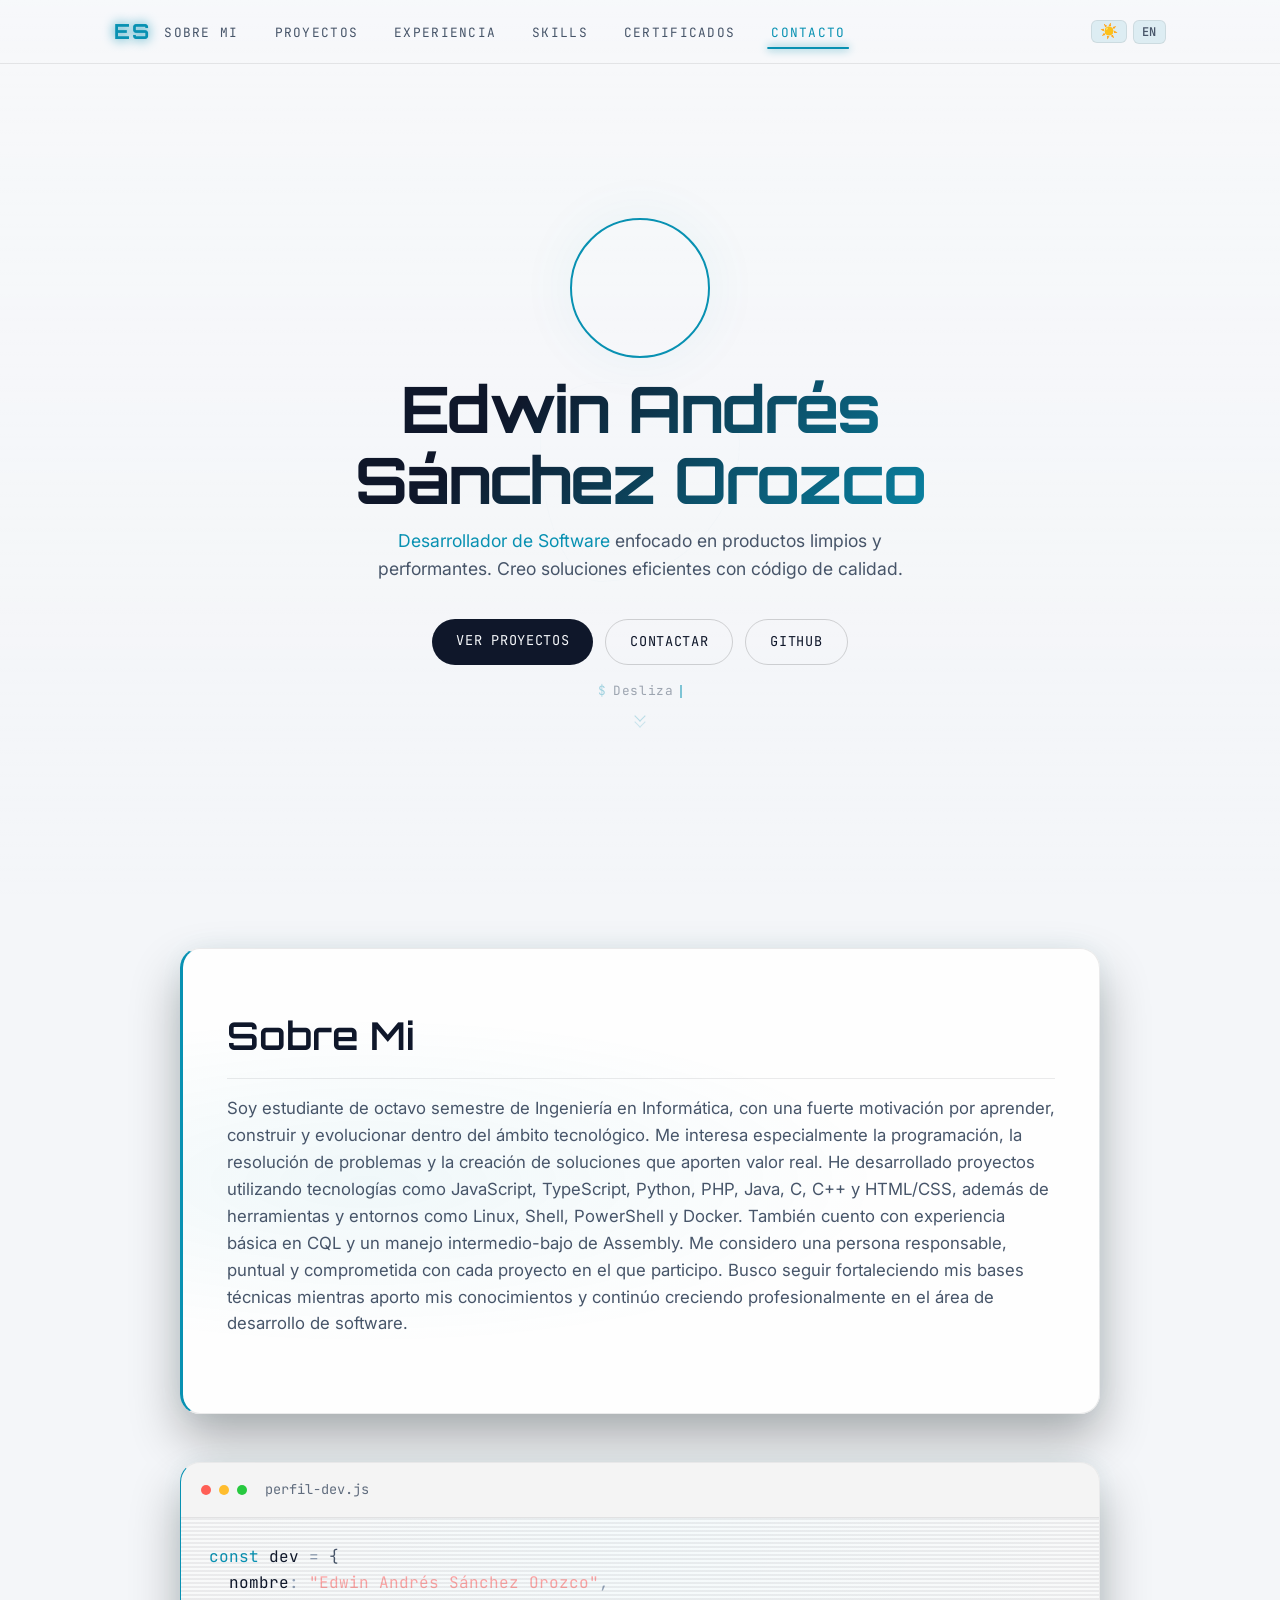
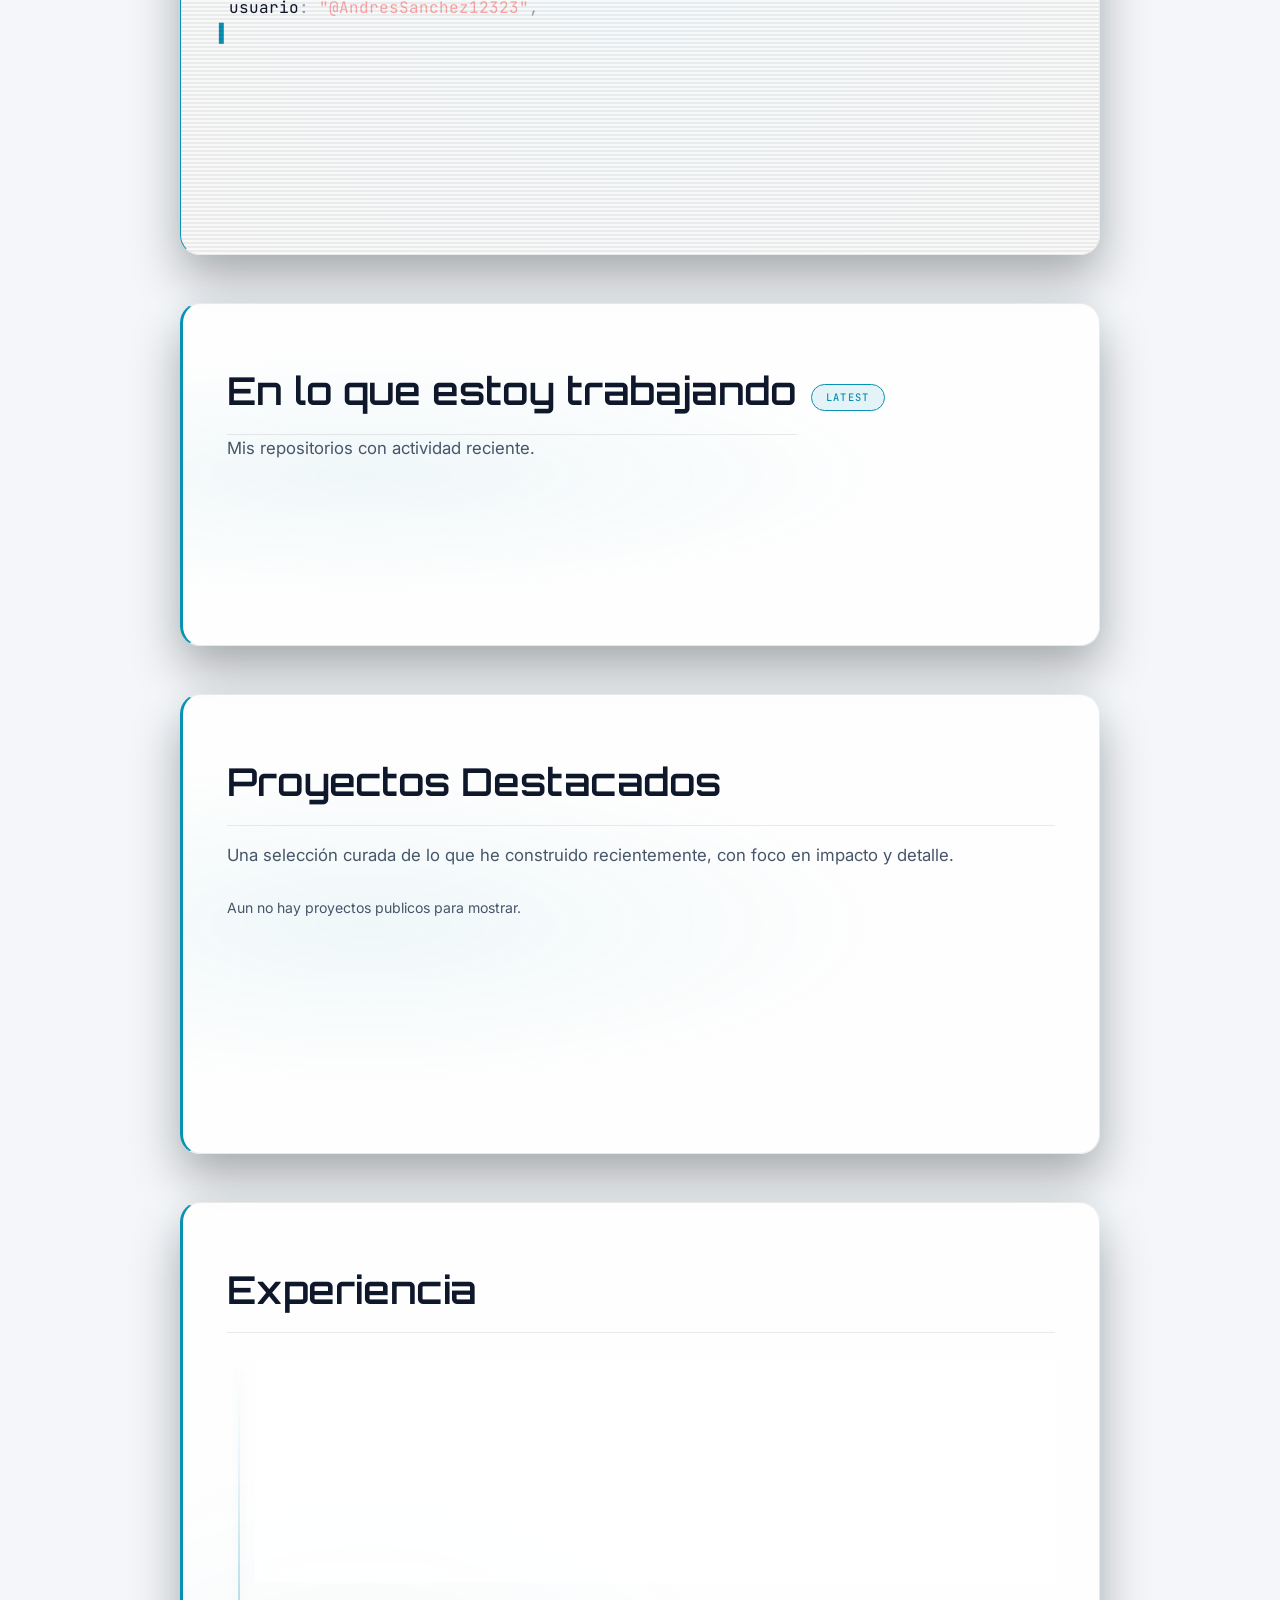
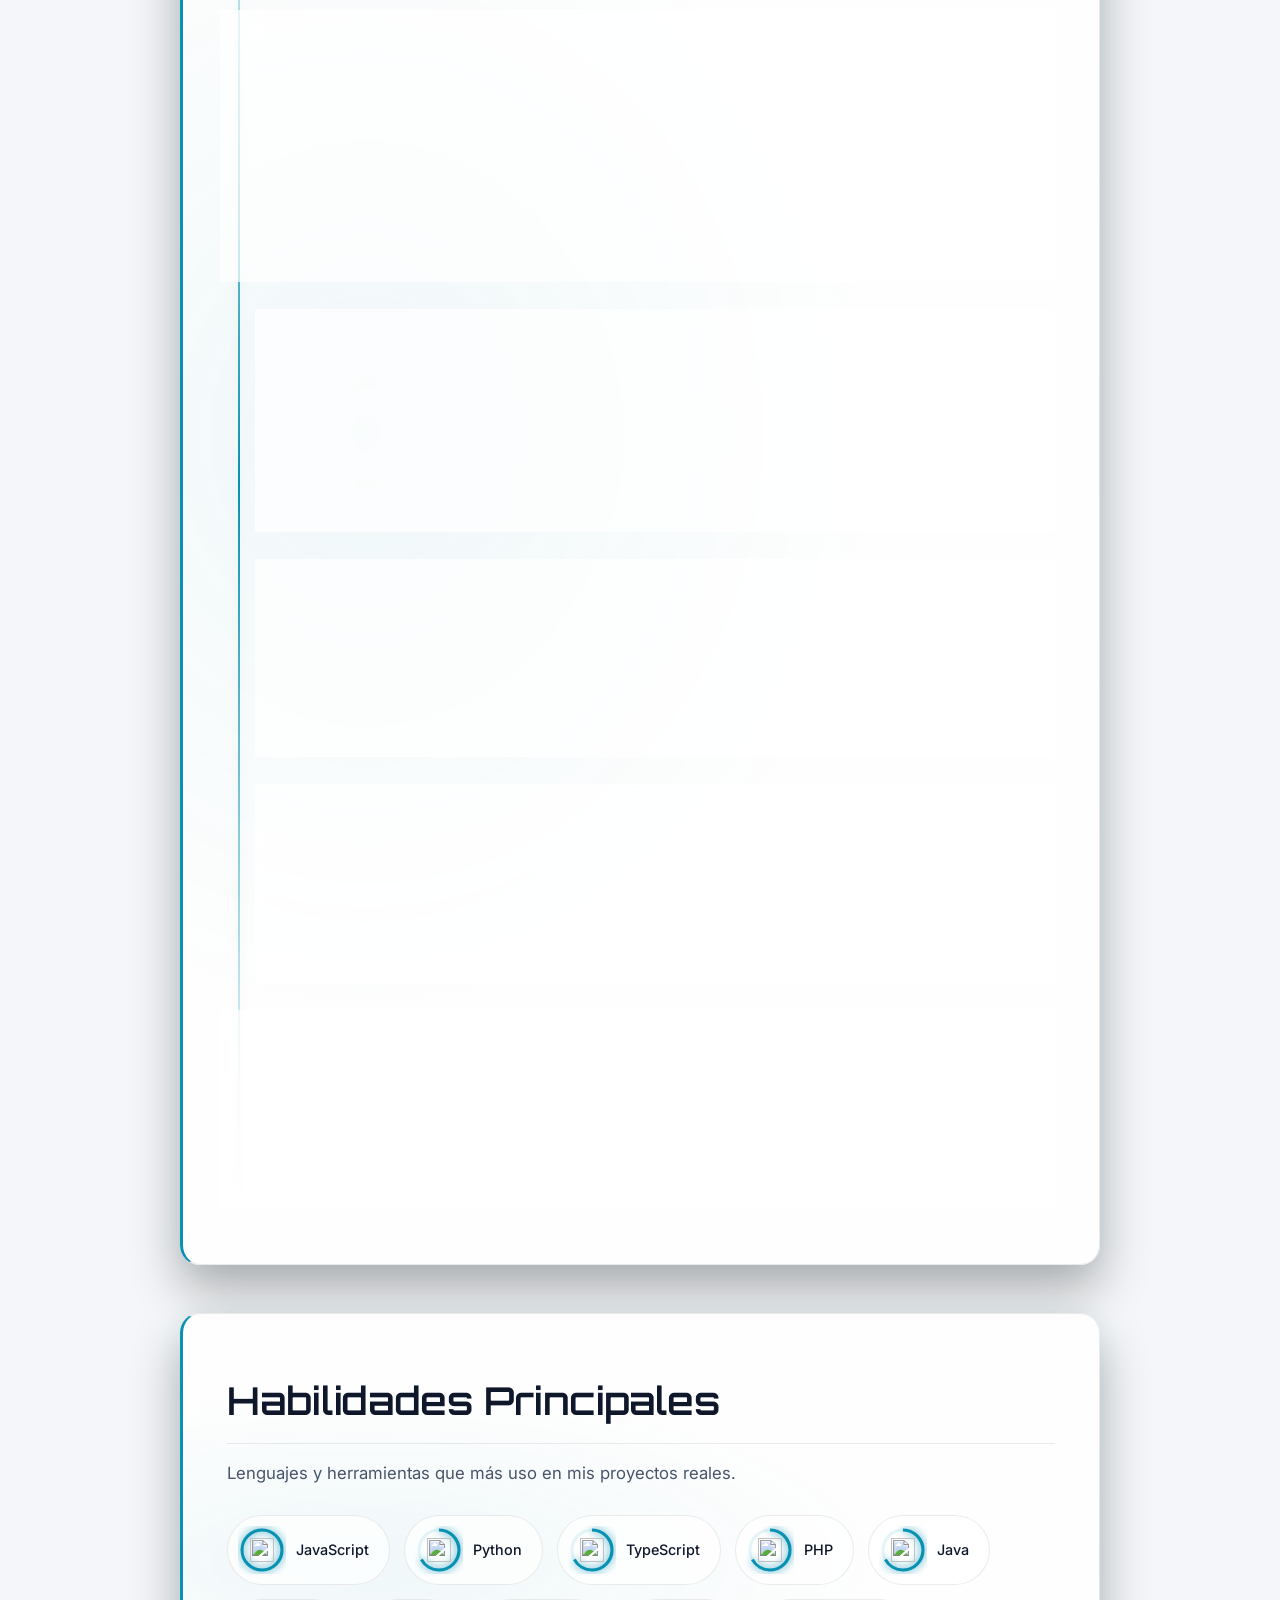
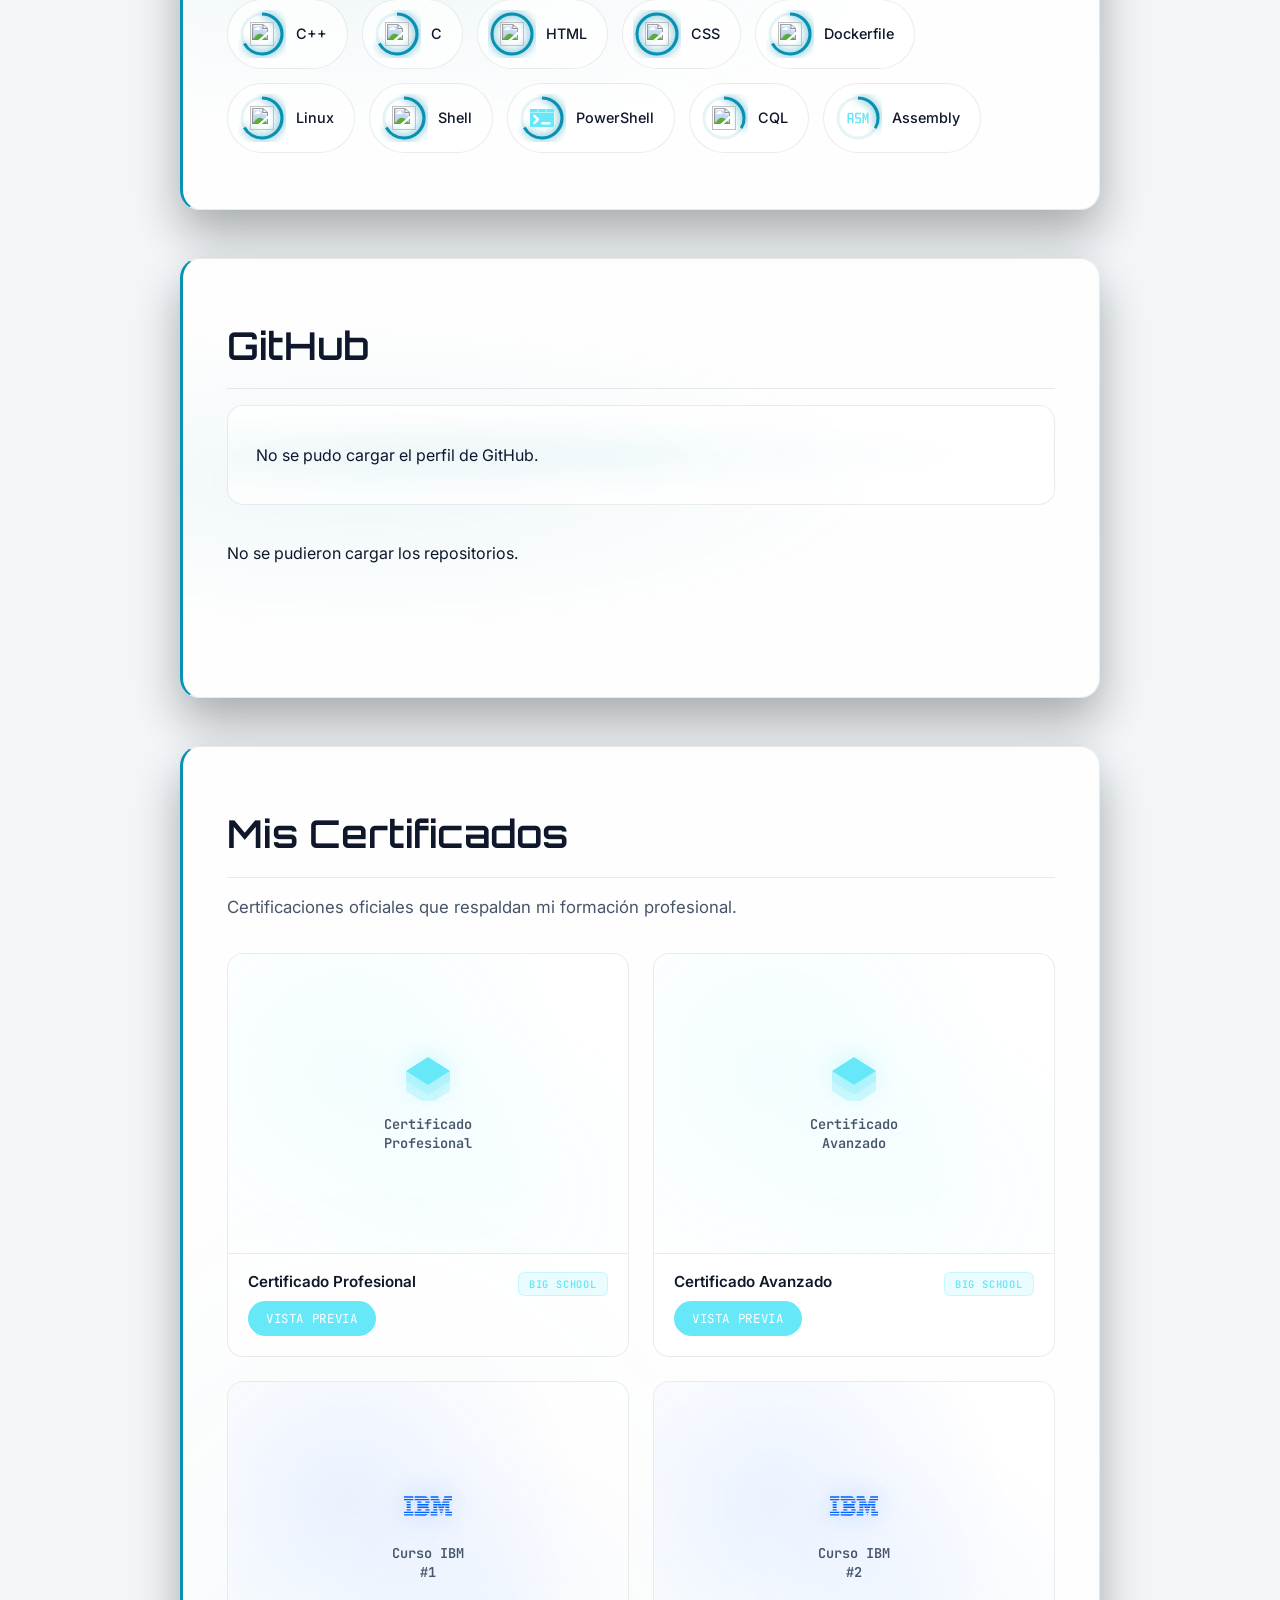
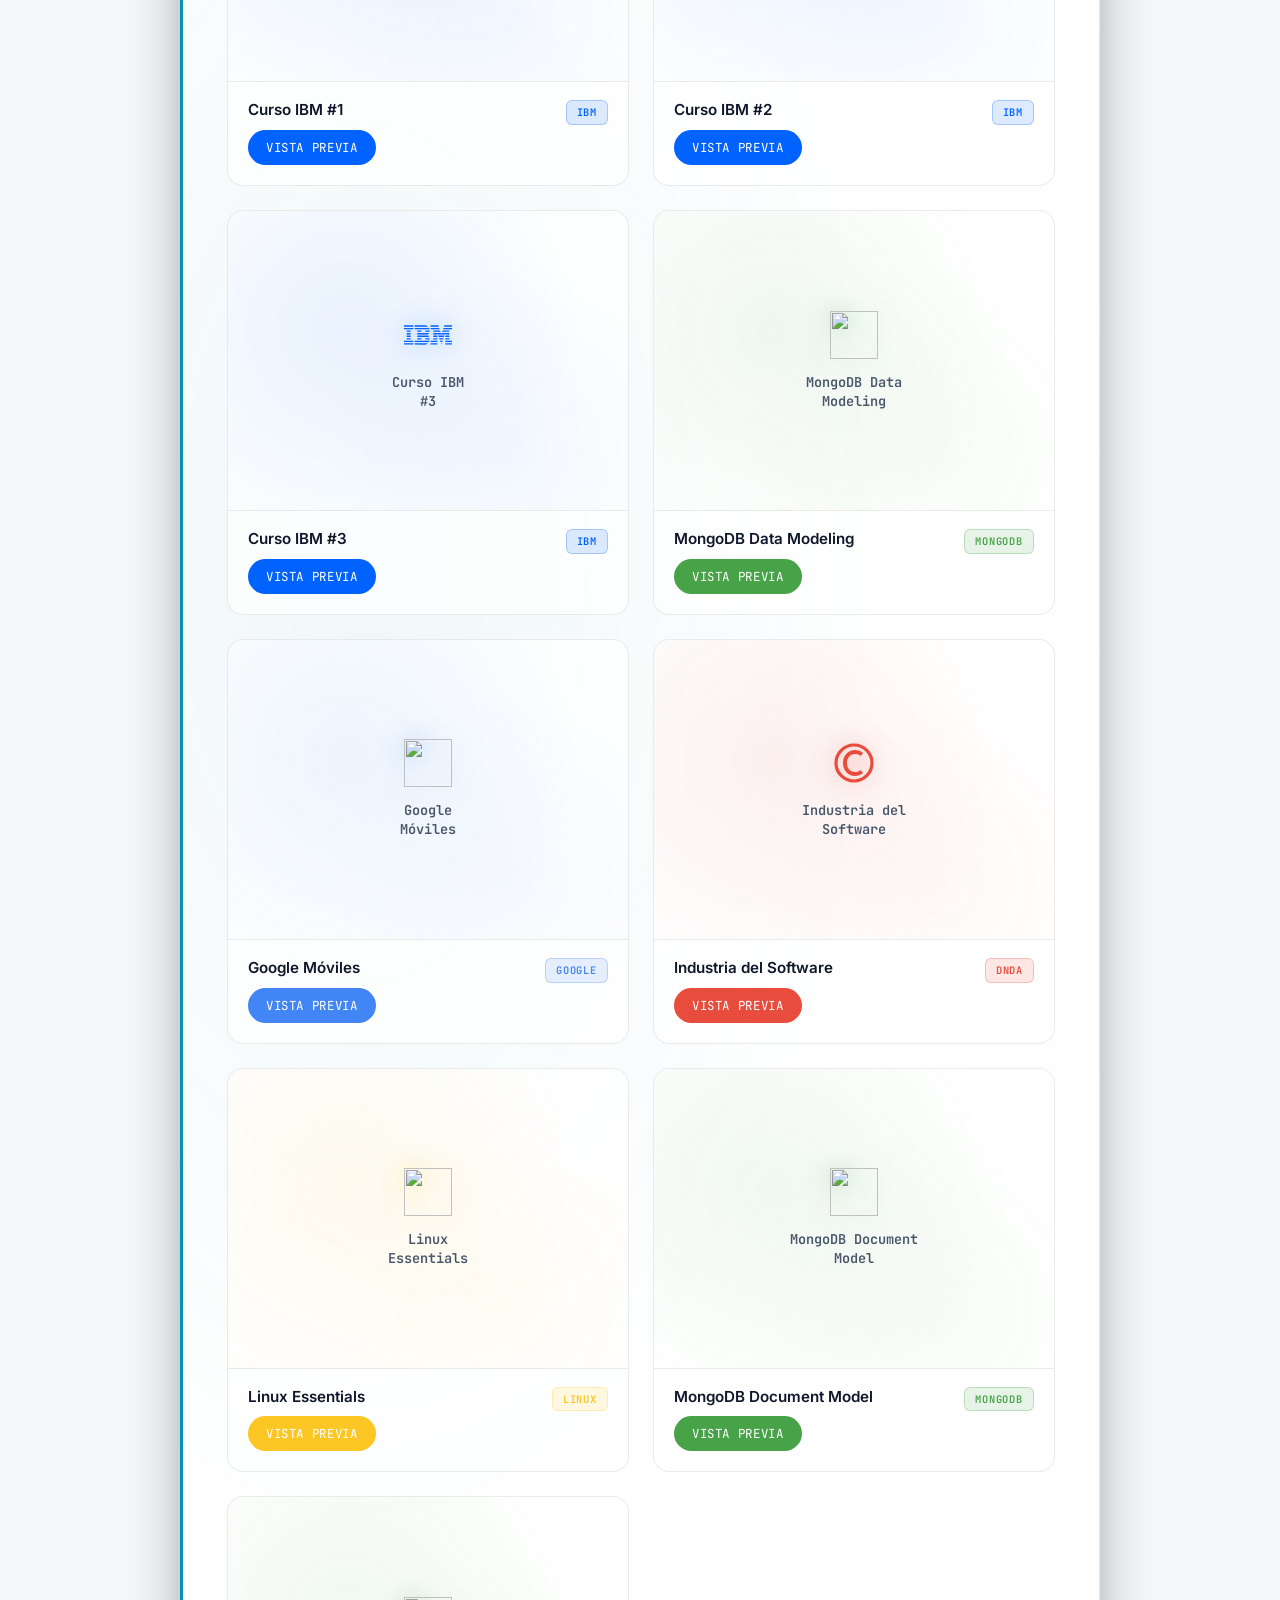
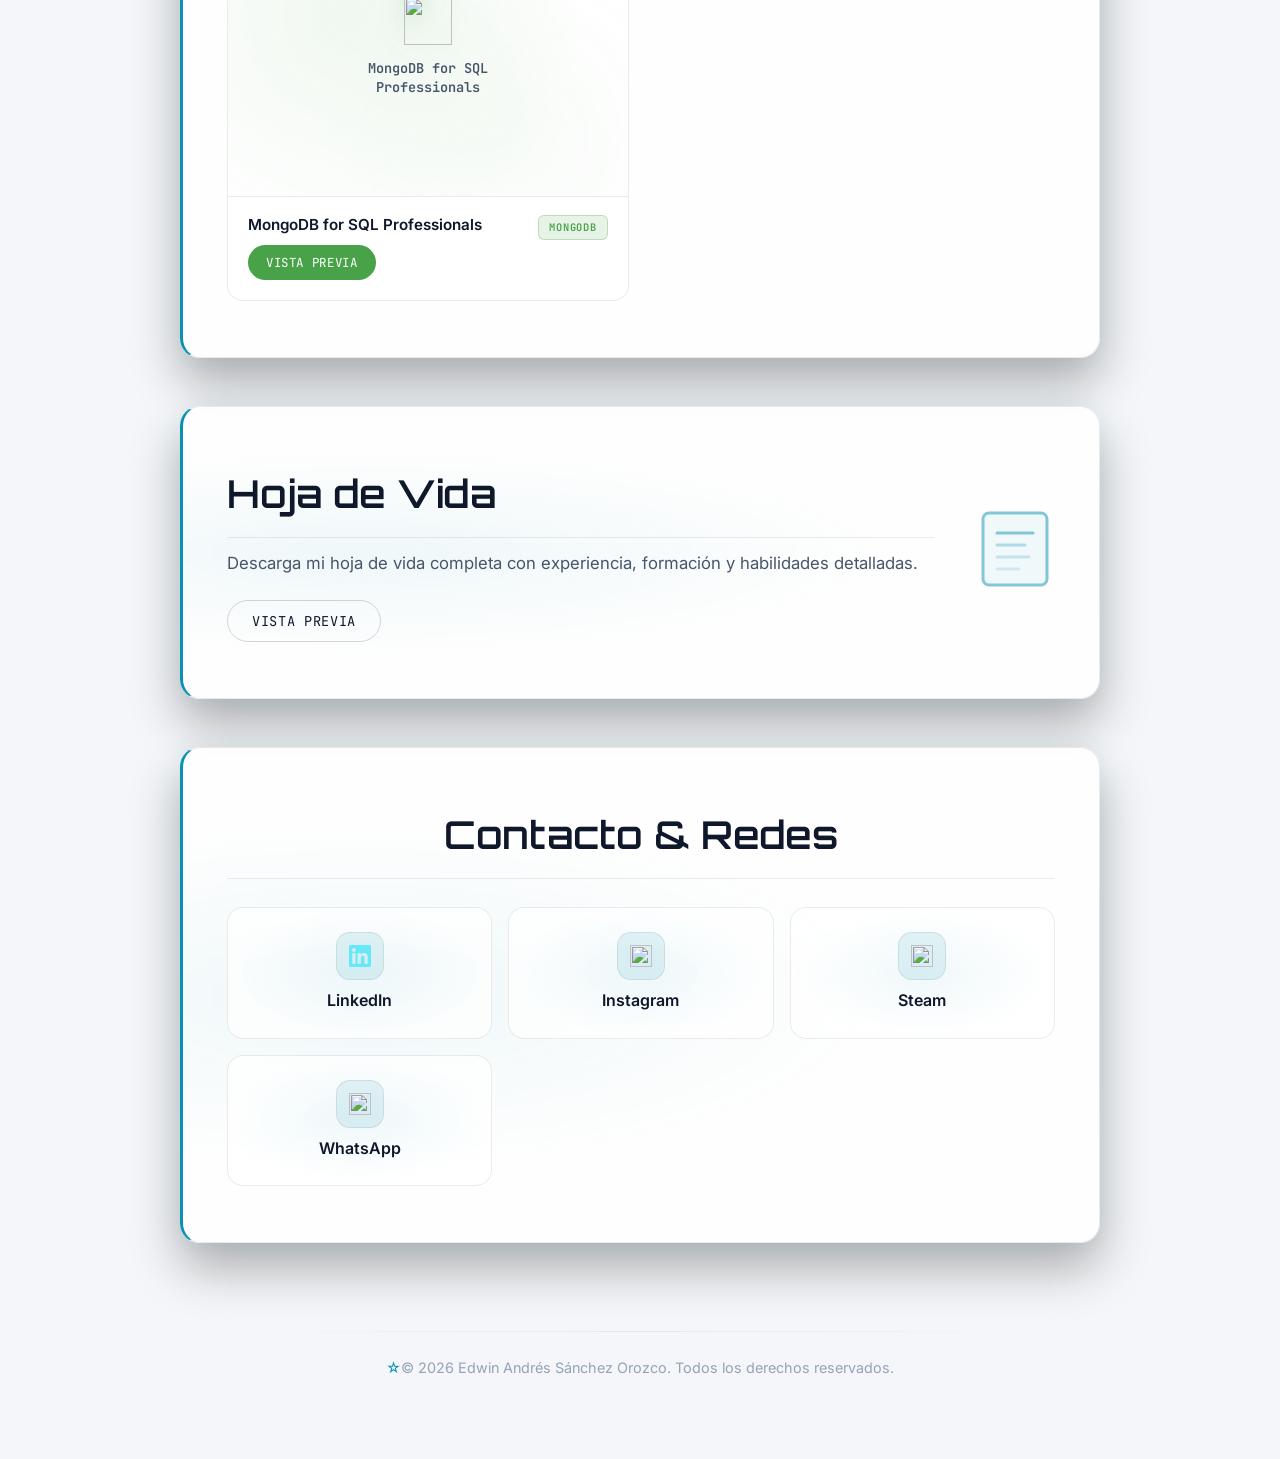
==== commit 2865430f: "Fix: CSP object-src 'self' for PDF iframes, correct Vercel URL in meta tags" ====
--- a/index.html
+++ b/index.html
@@ -12,13 +12,13 @@
     <meta property="og:title" content="Edwin Andrés Sánchez Orozco | Desarrollador de Software">
     <meta property="og:description" content="Portfolio profesional de desarrollo de software con enfoque en productos limpios y performantes.">
     <meta property="og:type" content="website">
-    <meta property="og:url" content="https://portafolio-personal-eta-gray.vercel.app/">
-    <meta property="og:image" content="https://portafolio-personal-eta-gray.vercel.app/assets/img/logo.svg">
+    <meta property="og:url" content="https://portafolio-personal-edwin-sanchez.vercel.app/">
+    <meta property="og:image" content="https://portafolio-personal-edwin-sanchez.vercel.app/assets/img/logo.svg">
 
     <meta name="twitter:card" content="summary_large_image">
     <meta name="twitter:title" content="Edwin Andrés Sánchez Orozco | Desarrollador de Software">
     <meta name="twitter:description" content="Portfolio profesional de desarrollo de software.">
-    <meta name="twitter:image" content="https://portafolio-personal-eta-gray.vercel.app/assets/img/logo.svg">
+    <meta name="twitter:image" content="https://portafolio-personal-edwin-sanchez.vercel.app/assets/img/logo.svg">
 
     <link rel="icon" type="image/svg+xml" href="assets/img/logo.svg">
     <link rel="stylesheet" href="assets/css/style.css">
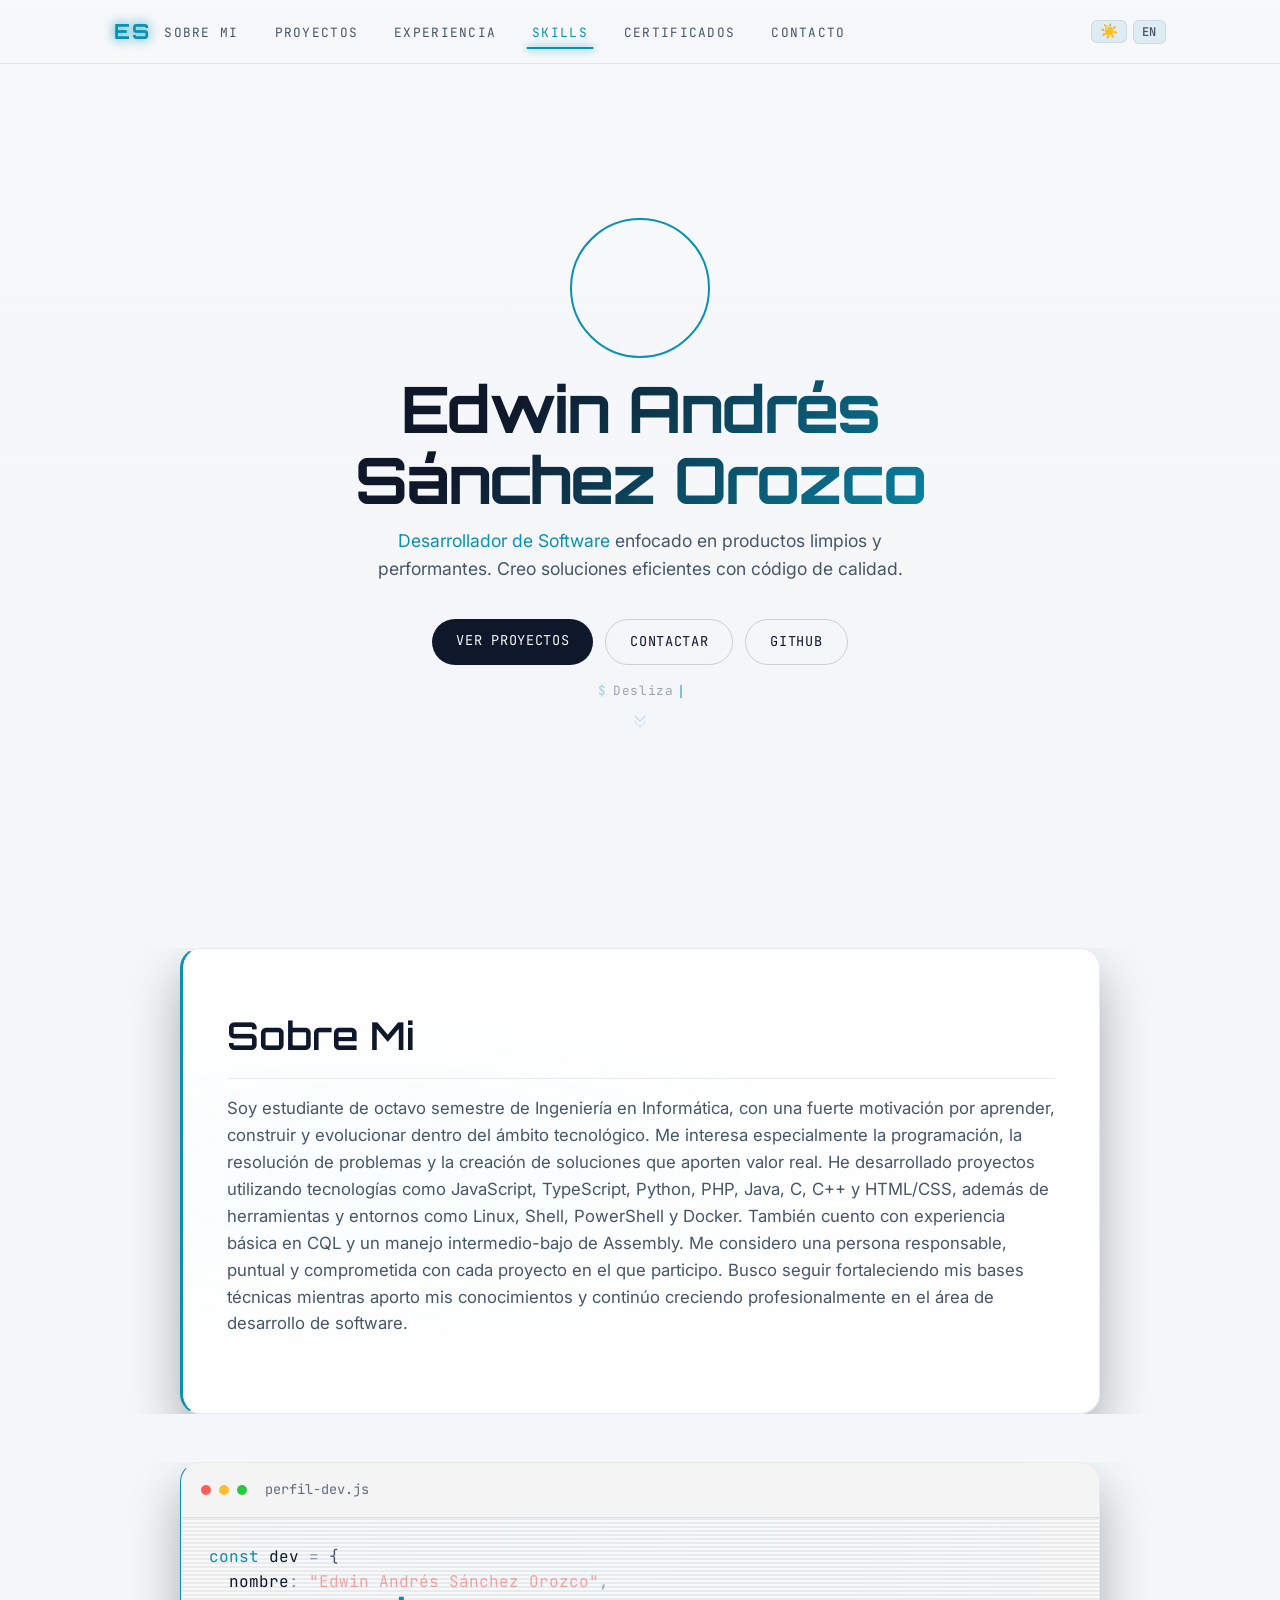
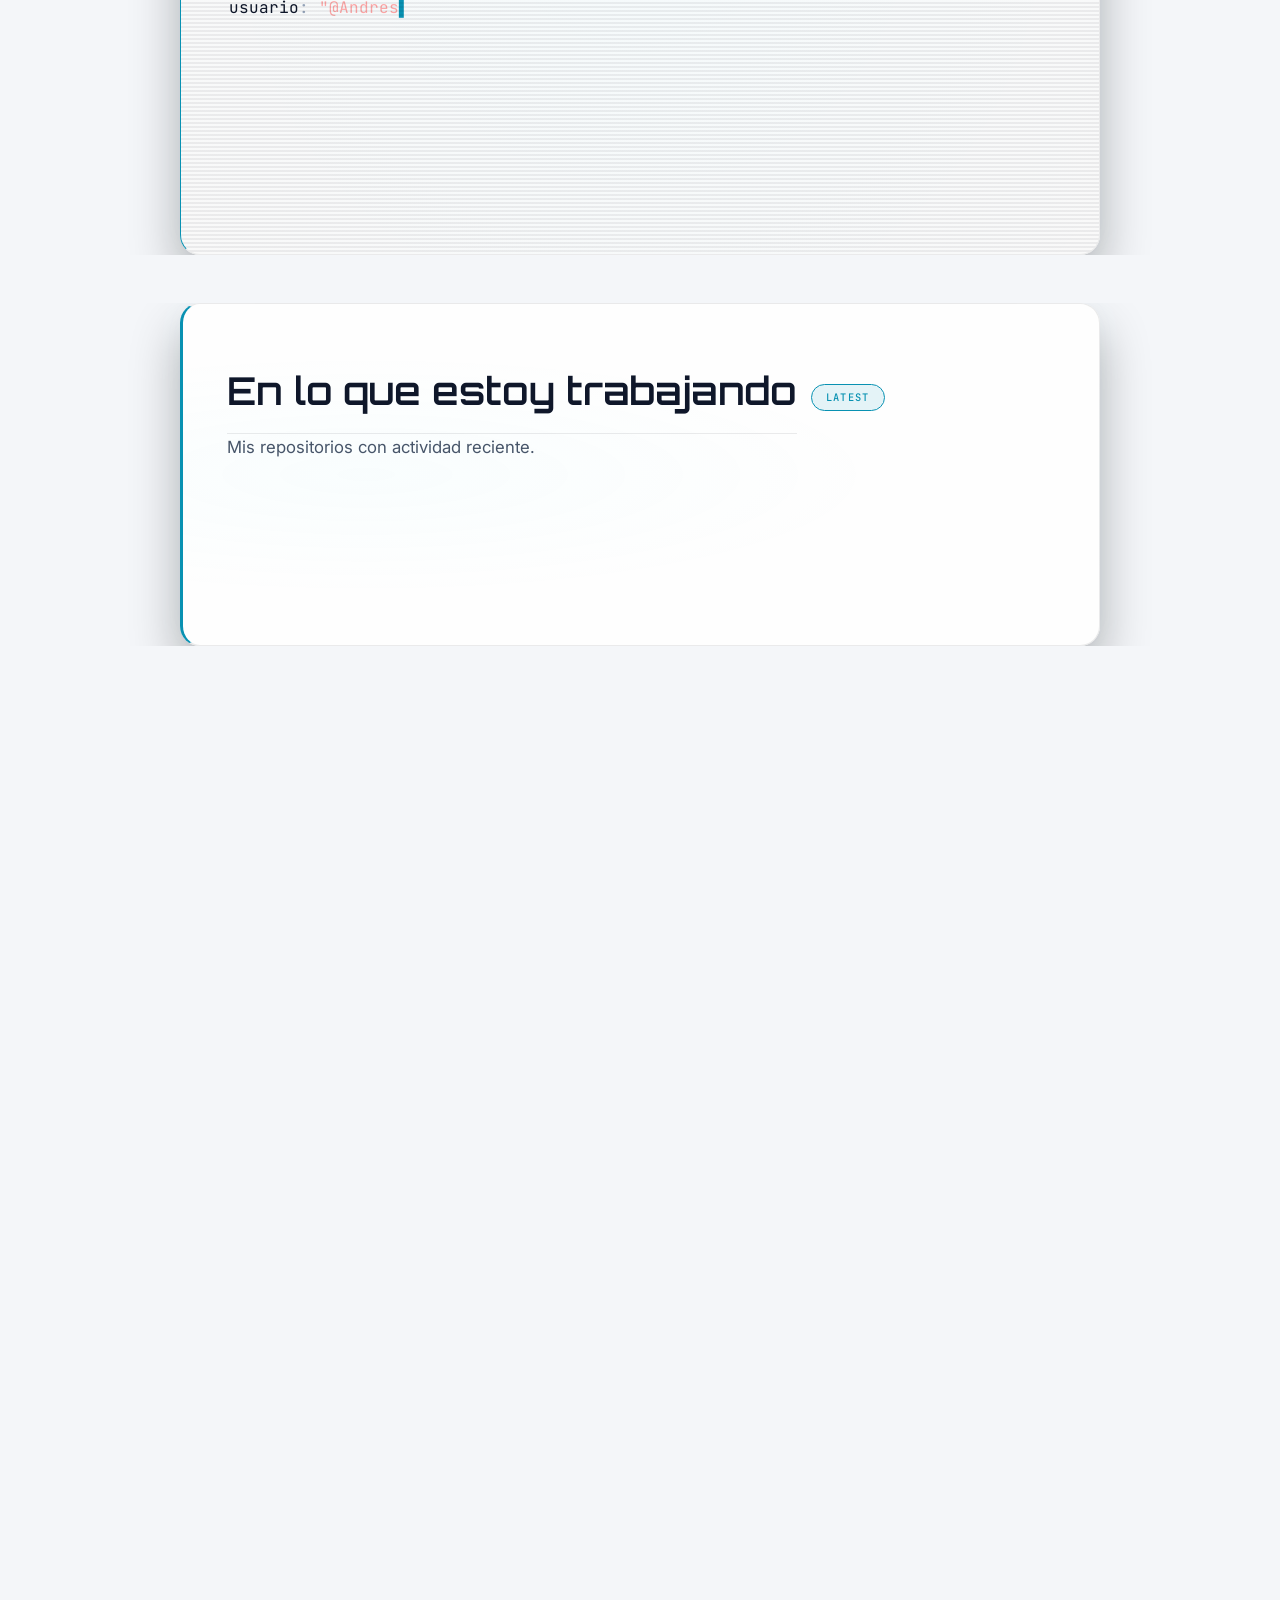
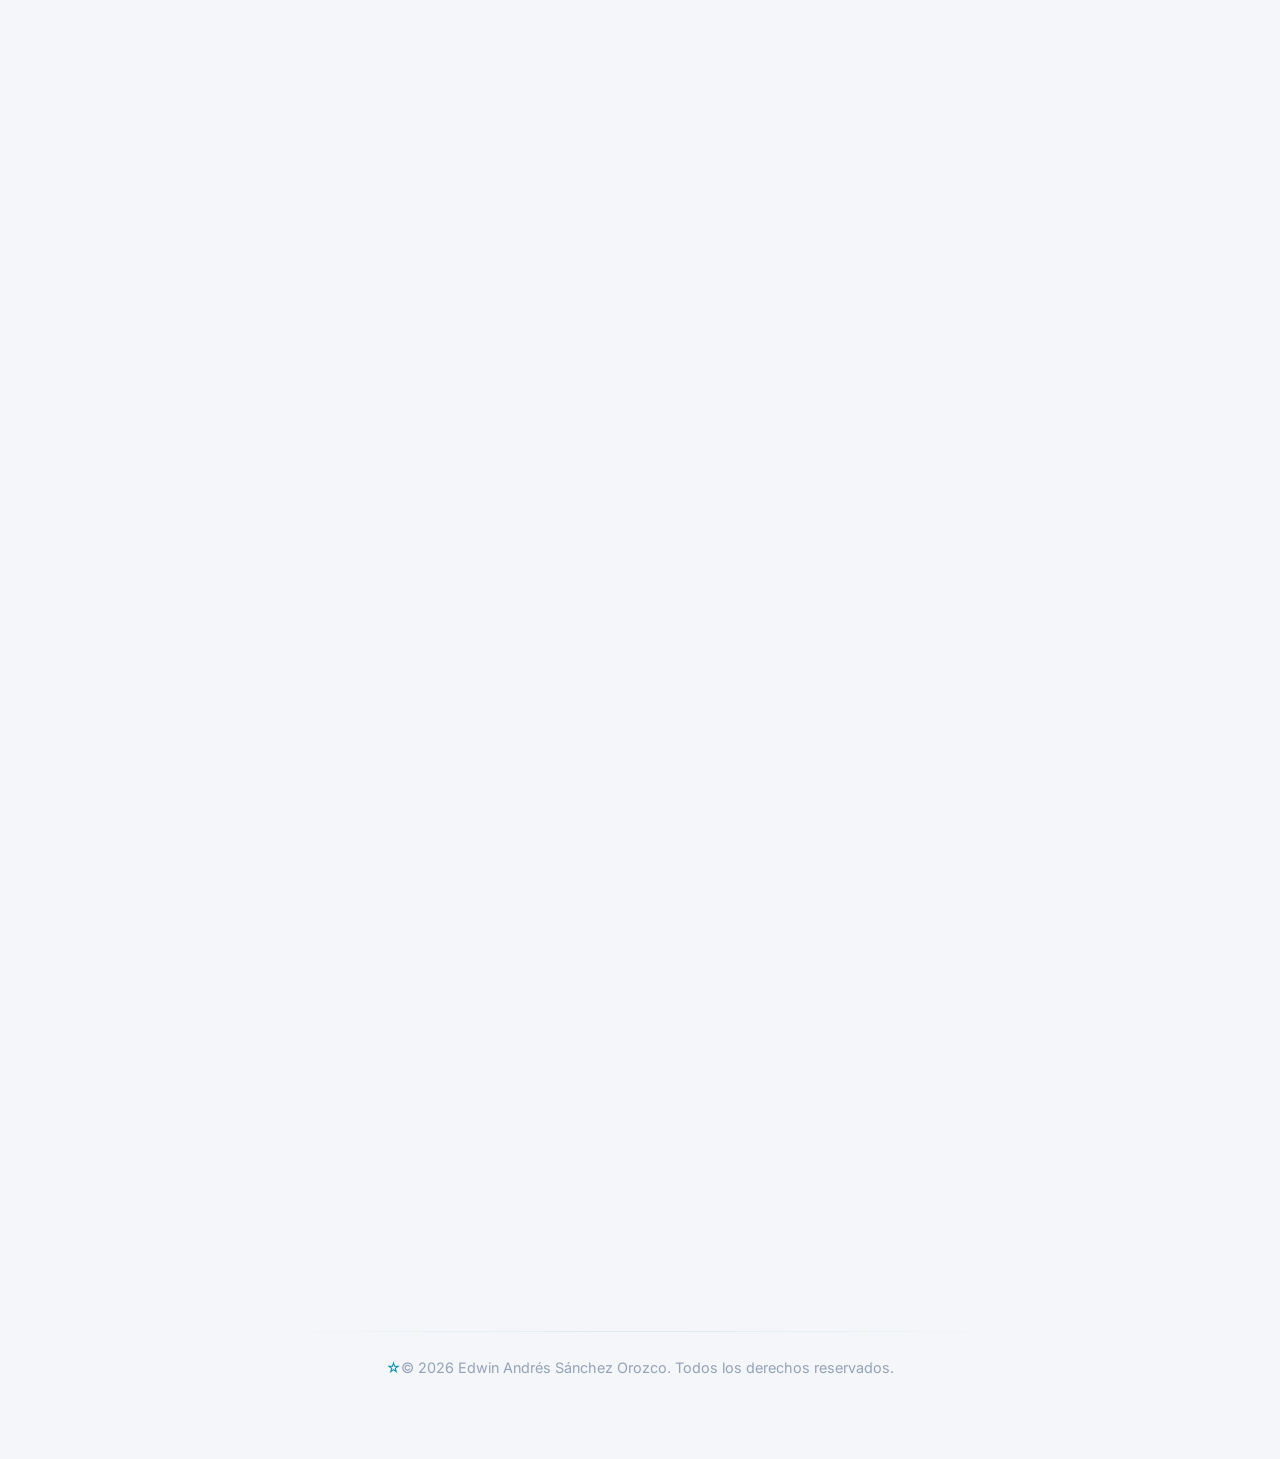
==== commit a023e1ac: "Improve portfolio runtime performance" ====
--- a/index.html
+++ b/index.html
@@ -24,9 +24,7 @@
     <link rel="stylesheet" href="assets/css/style.css">
 </head>
 <body>
-    <video id="bg-video" autoplay loop muted playsinline aria-hidden="true">
-        <source src="assets/video/videoplayback.webm" type="video/webm">
-    </video>
+    <video id="bg-video" autoplay loop muted playsinline preload="none" data-src="assets/video/videoplayback.webm" aria-hidden="true"></video>
     <div class="bg-overlay" aria-hidden="true"></div>
 
     <nav class="navbar" id="navbar" aria-label="Navegacion principal">
--- a/assets/css/style.css
+++ b/assets/css/style.css
@@ -161,6 +161,11 @@
     overflow-x: hidden;
 }
 
+body.performance-lite {
+    --accent-glow: rgba(103, 232, 249, 0.035);
+    --accent-glow-strong: rgba(103, 232, 249, 0.08);
+}
+
 ::-webkit-scrollbar {
     width: 8px;
 }
@@ -191,6 +196,10 @@
     z-index: -1;
     opacity: 0.25;
     pointer-events: none;
+}
+
+body.performance-lite #bg-video {
+    display: none;
 }
 
 [data-theme="light"] #bg-video {
@@ -597,6 +606,8 @@
    ============================ */
 .content-section {
     padding: 0 24px;
+    content-visibility: auto;
+    contain-intrinsic-size: 1px 720px;
 }
 
 @media (max-width: 480px) {
@@ -660,6 +671,41 @@
     .skill-chip { transition: none; }
     @keyframes pulseGlow { 0%, 100% { box-shadow: 0 0 60px var(--accent-glow); } }
     * { animation-duration: 0.01ms !important; }
+}
+
+body.performance-lite .navbar,
+body.performance-lite .section-card,
+body.performance-lite .timeline-item,
+body.performance-lite .modal-overlay,
+body.performance-lite .pdf-preview-overlay,
+body.performance-lite .nav-toggle {
+    backdrop-filter: none;
+    -webkit-backdrop-filter: none;
+}
+
+body.performance-lite .hero-avatar,
+body.performance-lite .timeline::before,
+body.performance-lite .timeline-dot,
+body.performance-lite .project-card:hover,
+body.performance-lite .pdf-card:hover,
+body.performance-lite .social-card:hover,
+body.performance-lite .contact-link:hover,
+body.performance-lite .btn:hover {
+    box-shadow: none;
+}
+
+body.performance-lite .hero-decoration,
+body.performance-lite .scroll-indicator-arrows,
+body.performance-lite .timeline::before,
+body.performance-lite .timeline-dot,
+body.performance-lite .working-badge,
+body.performance-lite .project-orb,
+body.performance-lite .contact-icon {
+    animation: none;
+}
+
+body.performance-lite .hero-decoration {
+    display: none;
 }
 
 .section-card {
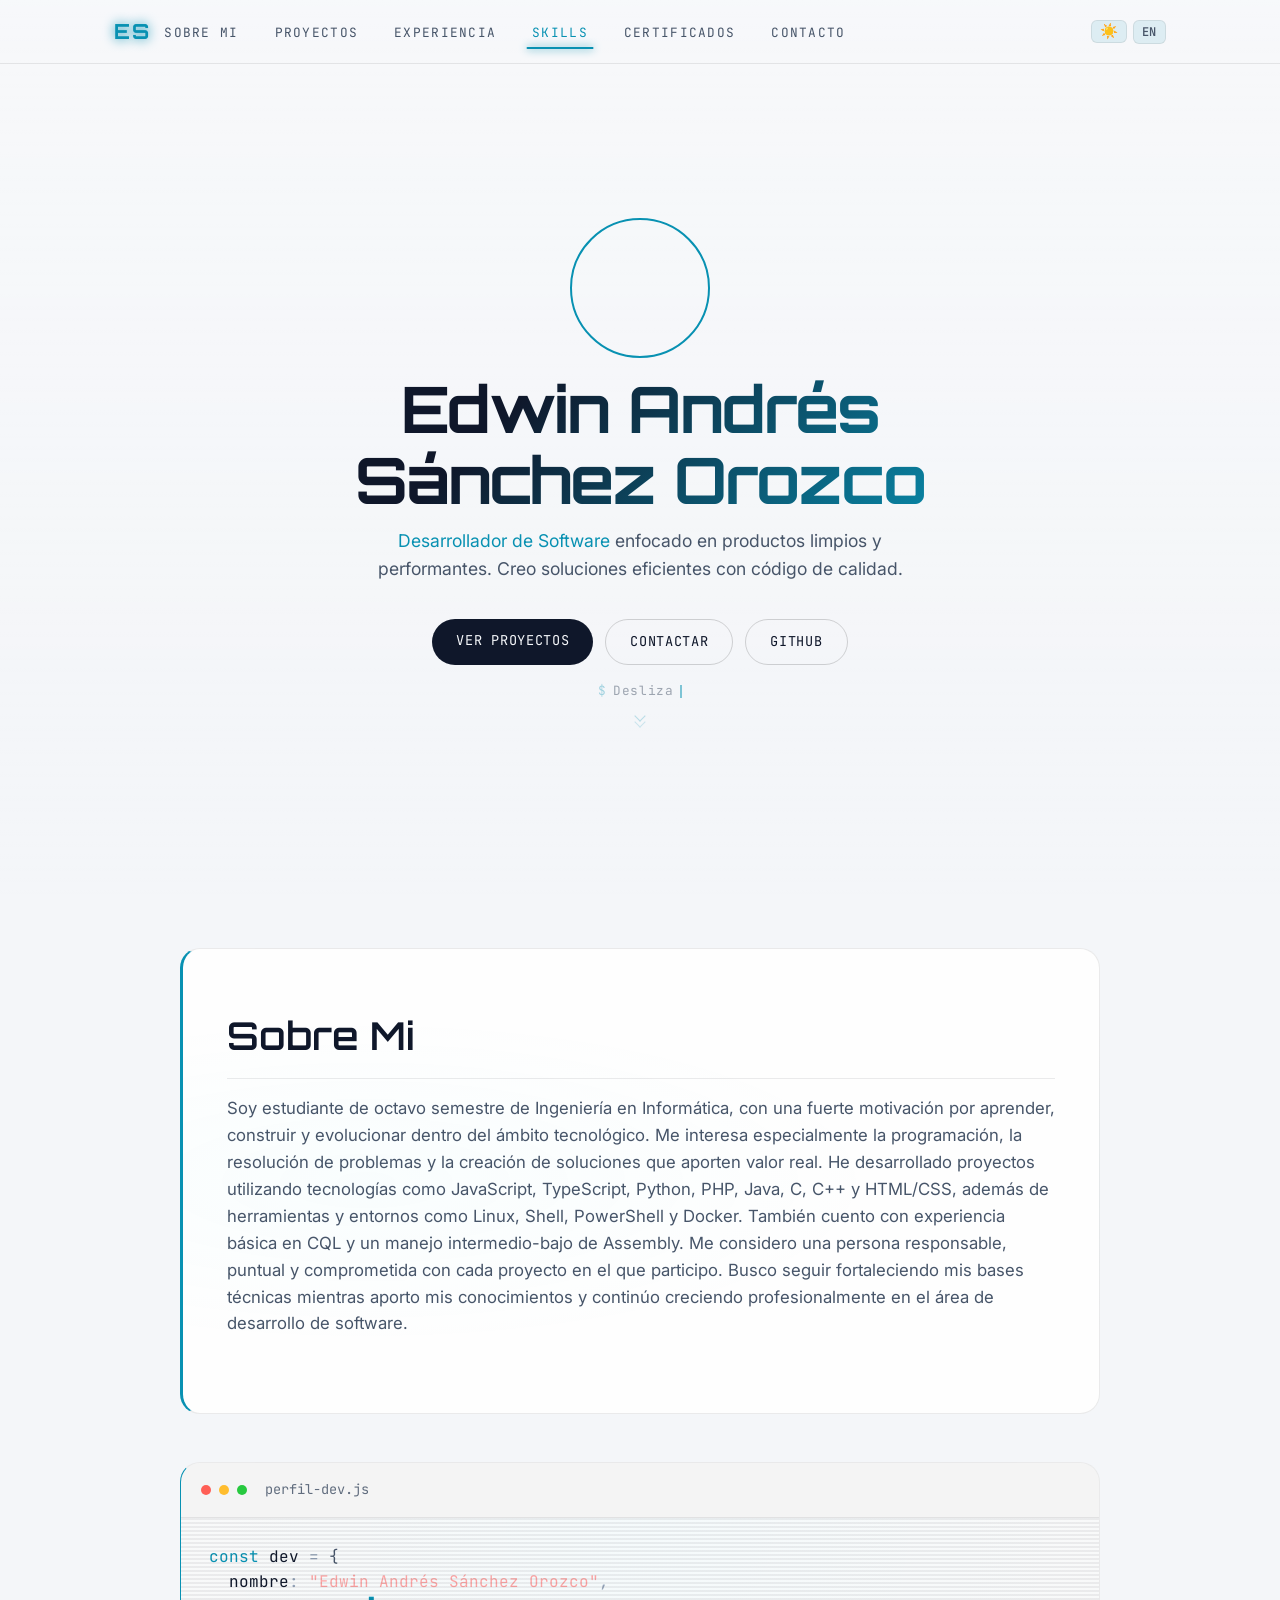
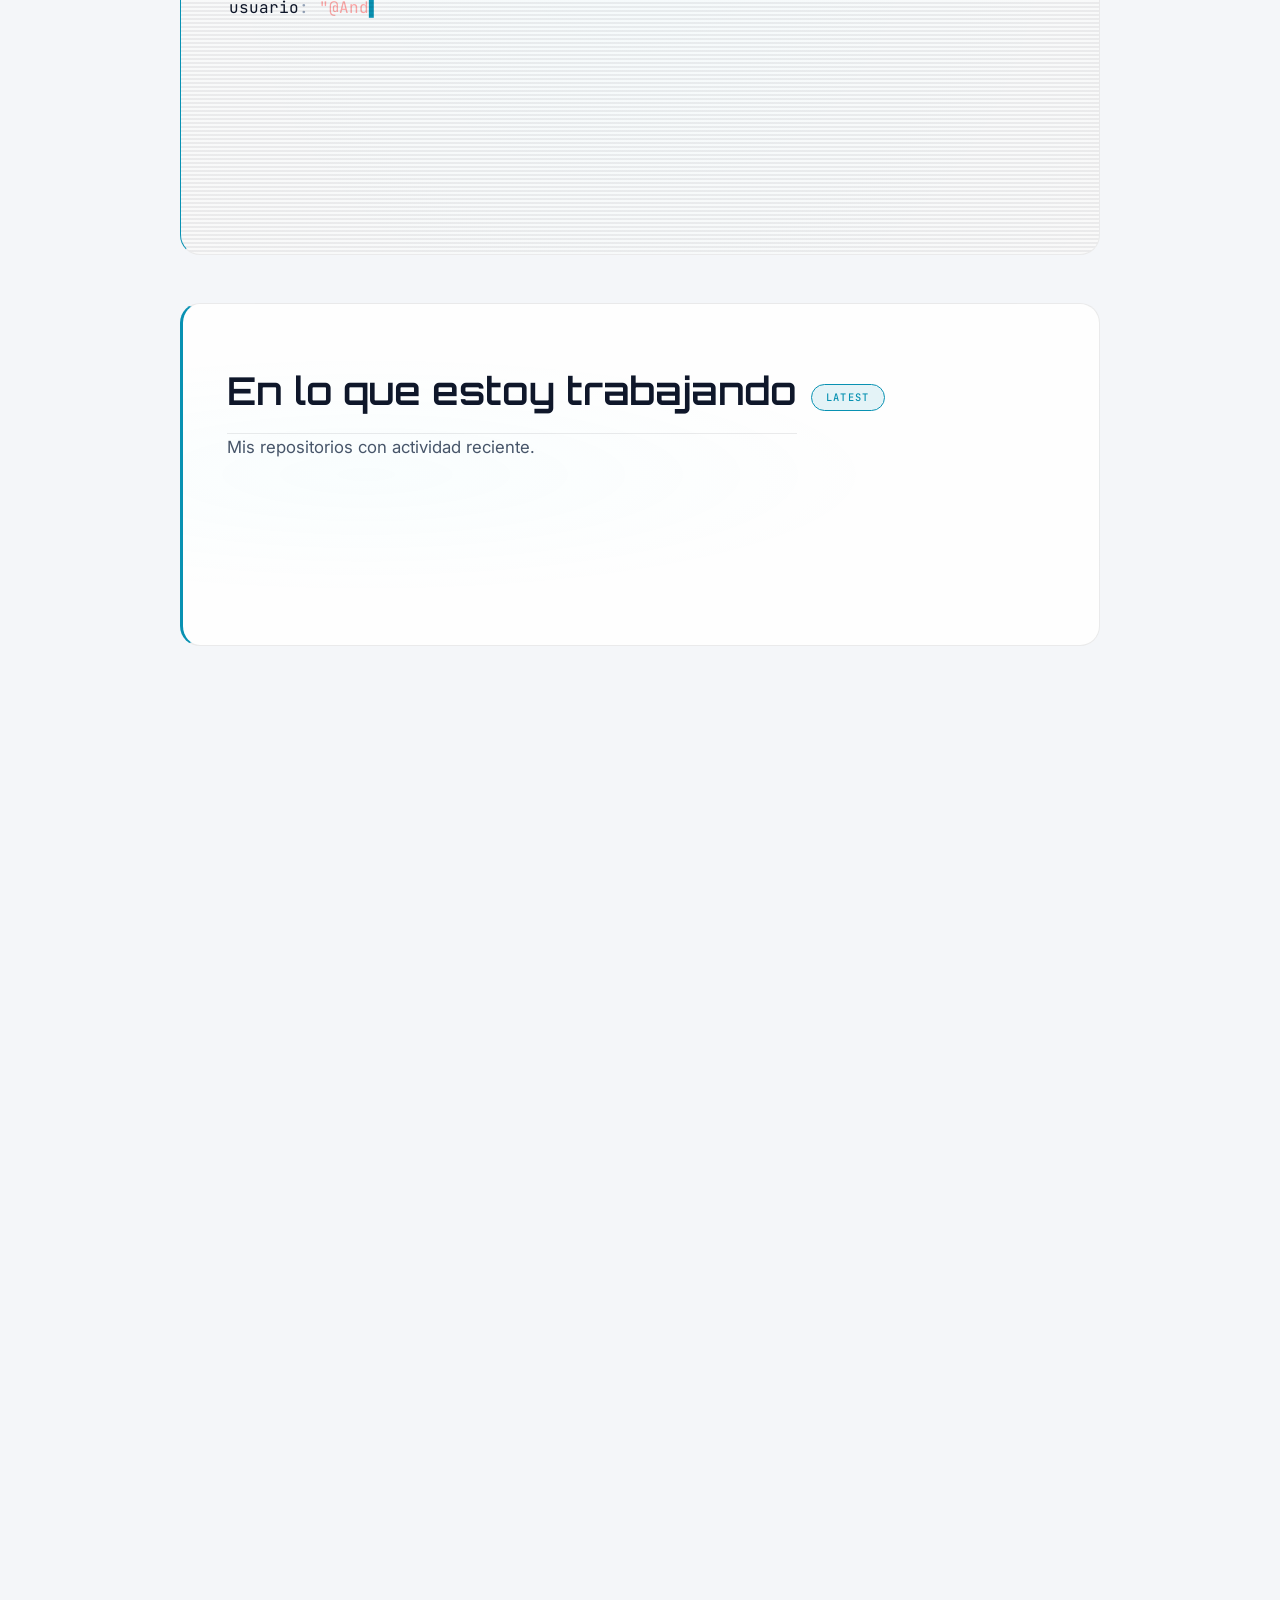
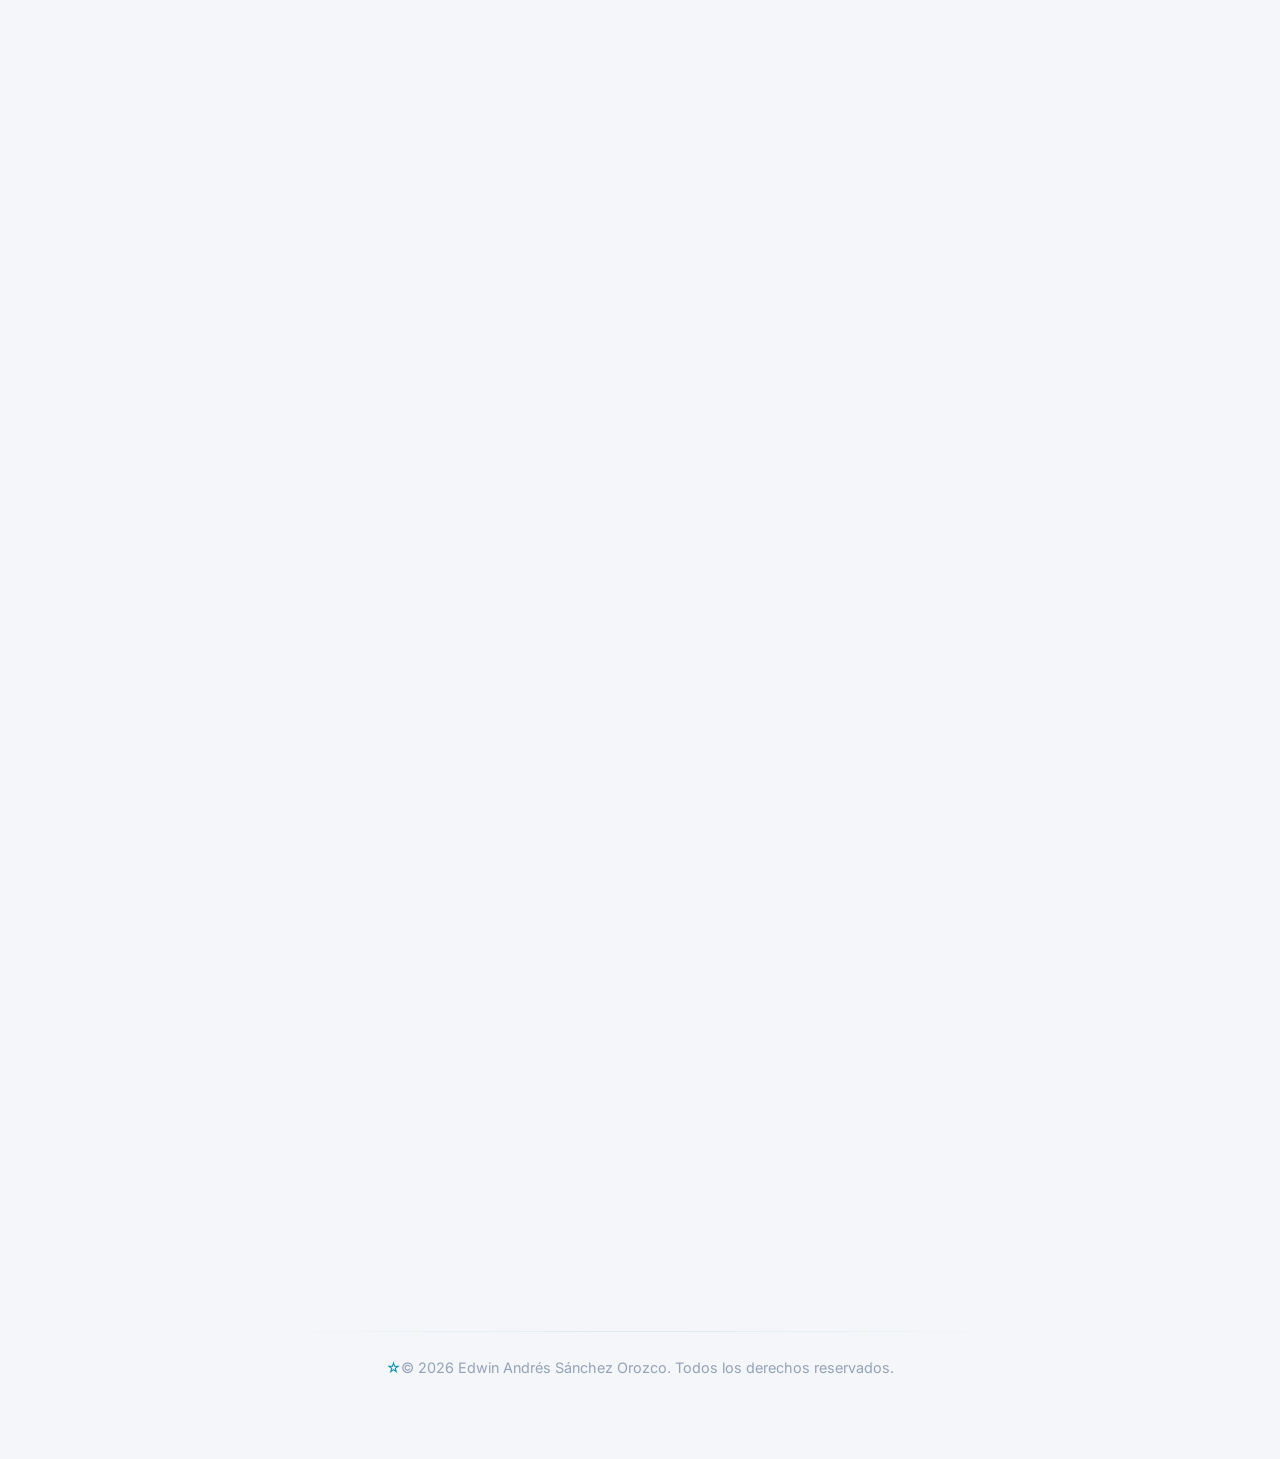
==== commit a96f36aa: "Make portfolio fast mode default" ====
--- a/index.html
+++ b/index.html
@@ -177,19 +177,19 @@
                     </a>
                     <a class="social-card" href="https://www.instagram.com/andressanchez0016/" target="_blank" rel="noopener noreferrer">
                         <span class="social-icon" aria-hidden="true">
-                            <img class="social-icon-img" src="https://cdn.simpleicons.org/instagram/67e8f9" alt="" width="20" height="20">
+                            <svg class="social-icon-img" viewBox="0 0 24 24" fill="none" stroke="#67e8f9" stroke-width="1.8" width="20" height="20"><rect x="3" y="3" width="18" height="18" rx="5"/><circle cx="12" cy="12" r="4"/><circle cx="17.5" cy="6.5" r="1" fill="#67e8f9" stroke="none"/></svg>
                         </span>
                         <span class="social-label">Instagram</span>
                     </a>
                     <a class="social-card" href="https://steamcommunity.com/profiles/76561198914919311/" target="_blank" rel="noopener noreferrer">
                         <span class="social-icon" aria-hidden="true">
-                            <img class="social-icon-img" src="https://cdn.simpleicons.org/steam/67e8f9" alt="" width="20" height="20">
+                            <svg class="social-icon-img" viewBox="0 0 24 24" fill="none" stroke="#67e8f9" stroke-width="1.8" width="20" height="20"><circle cx="16.5" cy="7.5" r="3.5"/><circle cx="16.5" cy="7.5" r="1.3" fill="#67e8f9" stroke="none"/><circle cx="7.5" cy="16.5" r="3"/><path d="M4 13.5l5.1 2.2M10 15.4l4.1-4.1"/></svg>
                         </span>
                         <span class="social-label">Steam</span>
                     </a>
                     <a class="social-card" href="https://wa.me/573104725242" target="_blank" rel="noopener noreferrer">
                         <span class="social-icon" aria-hidden="true">
-                            <img class="social-icon-img" src="https://cdn.simpleicons.org/whatsapp/67e8f9" alt="" width="20" height="20">
+                            <svg class="social-icon-img" viewBox="0 0 24 24" fill="none" stroke="#67e8f9" stroke-width="1.8" width="20" height="20"><path d="M5.2 19l1-3.4A7.5 7.5 0 1112 19.5a7.4 7.4 0 01-3.5-.9L5.2 19z"/><path d="M9.2 8.8c.2-.4.4-.4.7-.4h.5c.2 0 .4.1.5.4l.7 1.6c.1.2.1.4-.1.6l-.4.5c.6 1 1.4 1.8 2.5 2.3l.5-.5c.2-.2.4-.2.7-.1l1.5.7c.3.1.4.3.4.6v.5c0 .4-.2.7-.6.9-.7.3-1.5.2-2.2-.1-2.7-1-4.7-3-5.7-5.7-.3-.7-.4-1.5-.1-2.2z"/></svg>
                         </span>
                         <span class="social-label">WhatsApp</span>
                     </a>
--- a/assets/css/style.css
+++ b/assets/css/style.css
@@ -199,7 +199,7 @@
 }
 
 body.performance-lite #bg-video {
-    display: none;
+    display: none !important;
 }
 
 [data-theme="light"] #bg-video {
@@ -706,6 +706,44 @@
 
 body.performance-lite .hero-decoration {
     display: none;
+}
+
+body.performance-lite *,
+body.performance-lite *::before,
+body.performance-lite *::after {
+    animation-duration: 0.001ms !important;
+    animation-iteration-count: 1 !important;
+    scroll-behavior: auto !important;
+}
+
+body.performance-lite .navbar,
+body.performance-lite .section-card,
+body.performance-lite .project-card,
+body.performance-lite .working-card,
+body.performance-lite .timeline-item,
+body.performance-lite .skill-terminal,
+body.performance-lite .modal-content,
+body.performance-lite .pdf-card,
+body.performance-lite .social-card,
+body.performance-lite .contact-link {
+    box-shadow: none !important;
+    filter: none !important;
+}
+
+body.performance-lite .pdf-preview-icon,
+body.performance-lite .skill-ring-fill,
+body.performance-lite .github-avatar,
+body.performance-lite .project-icon,
+body.performance-lite .contact-icon {
+    filter: none !important;
+}
+
+.skill-letter {
+    color: var(--accent);
+    font-family: 'JetBrains Mono', monospace;
+    font-size: 0.72rem;
+    font-weight: 700;
+    line-height: 1;
 }
 
 .section-card {
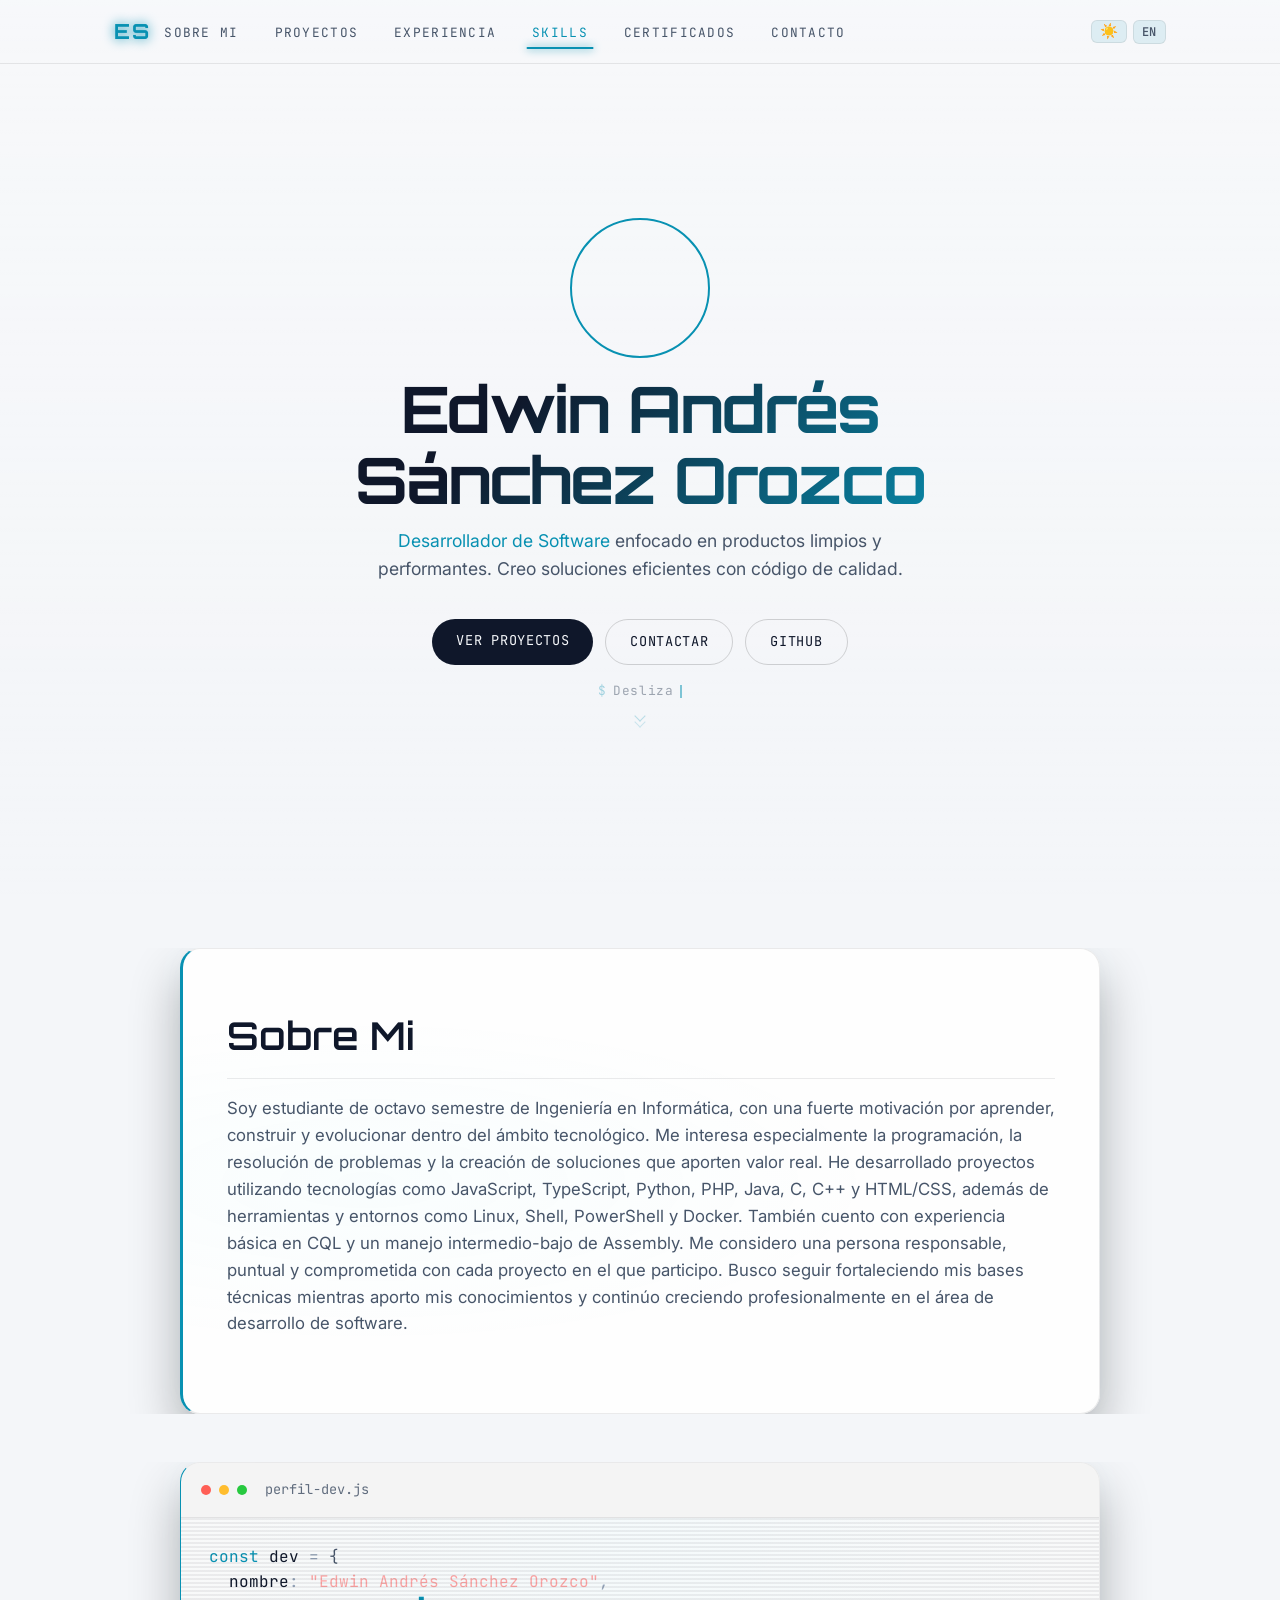
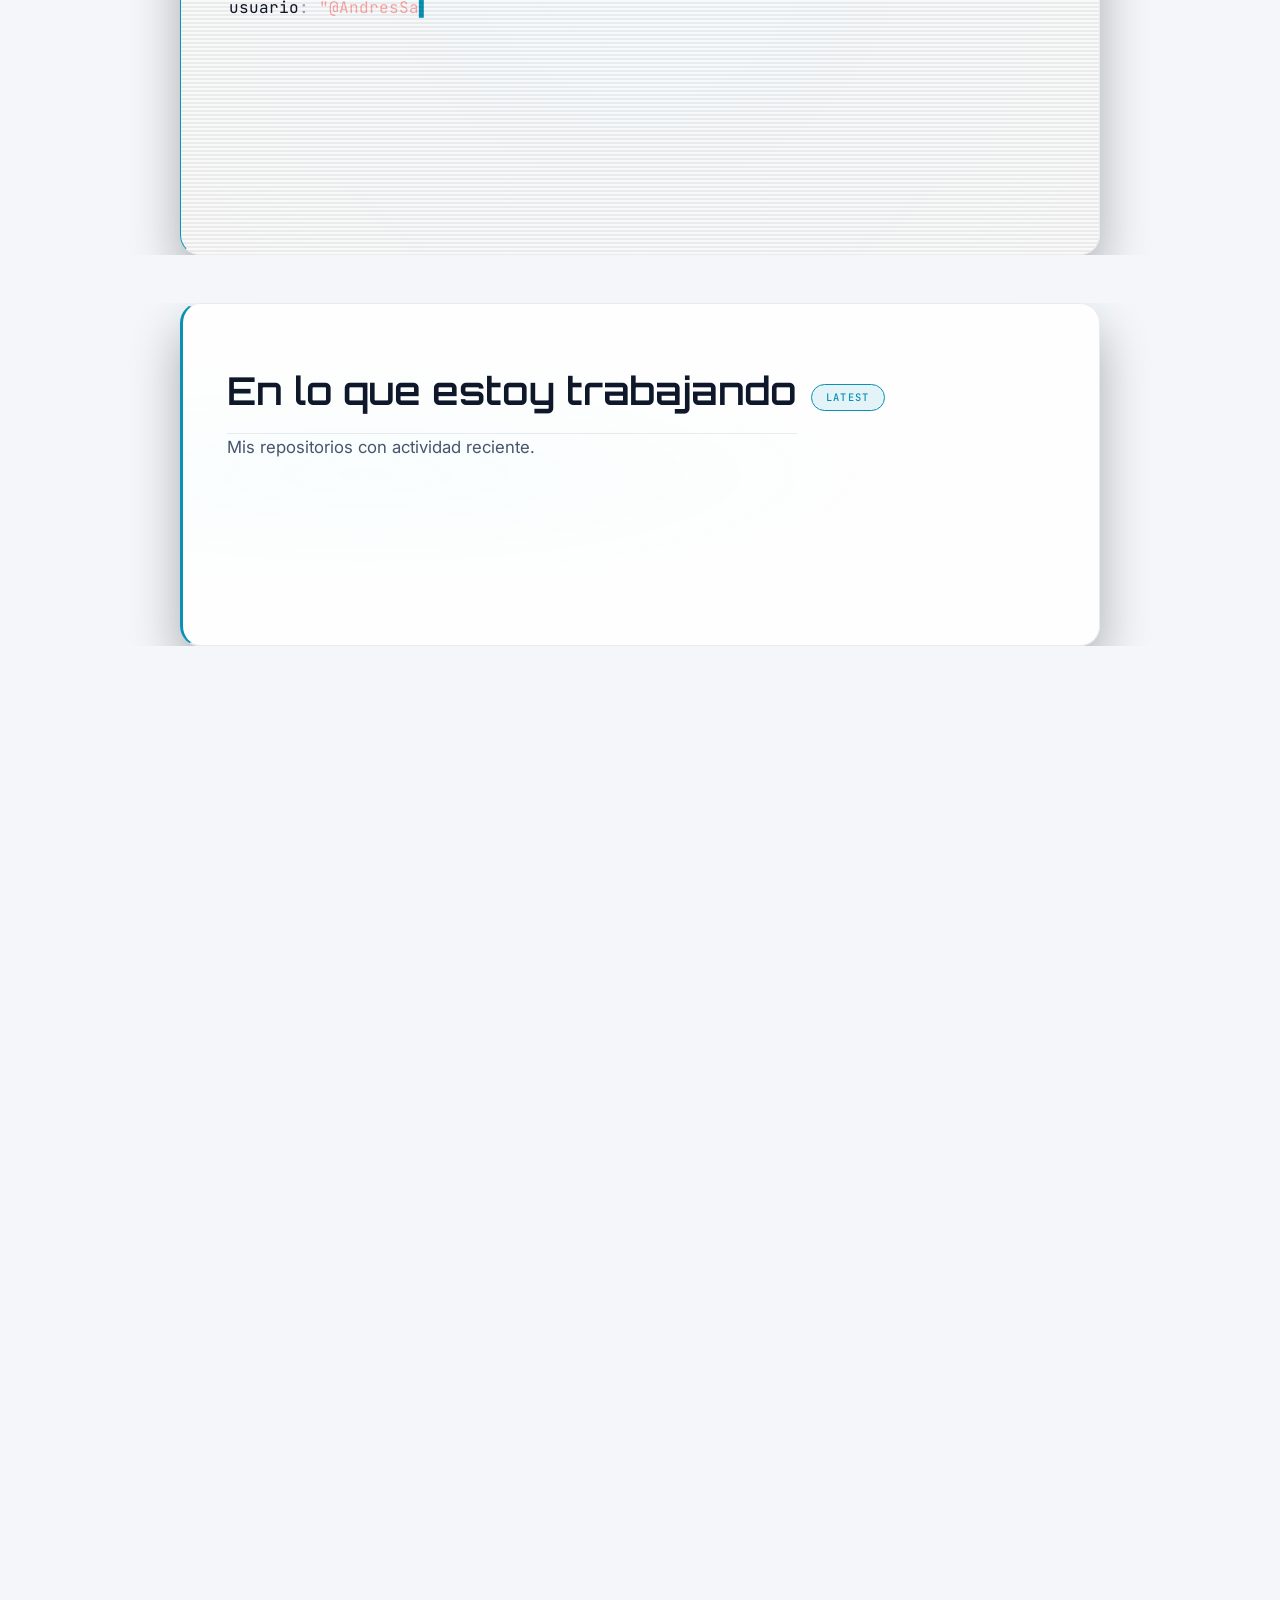
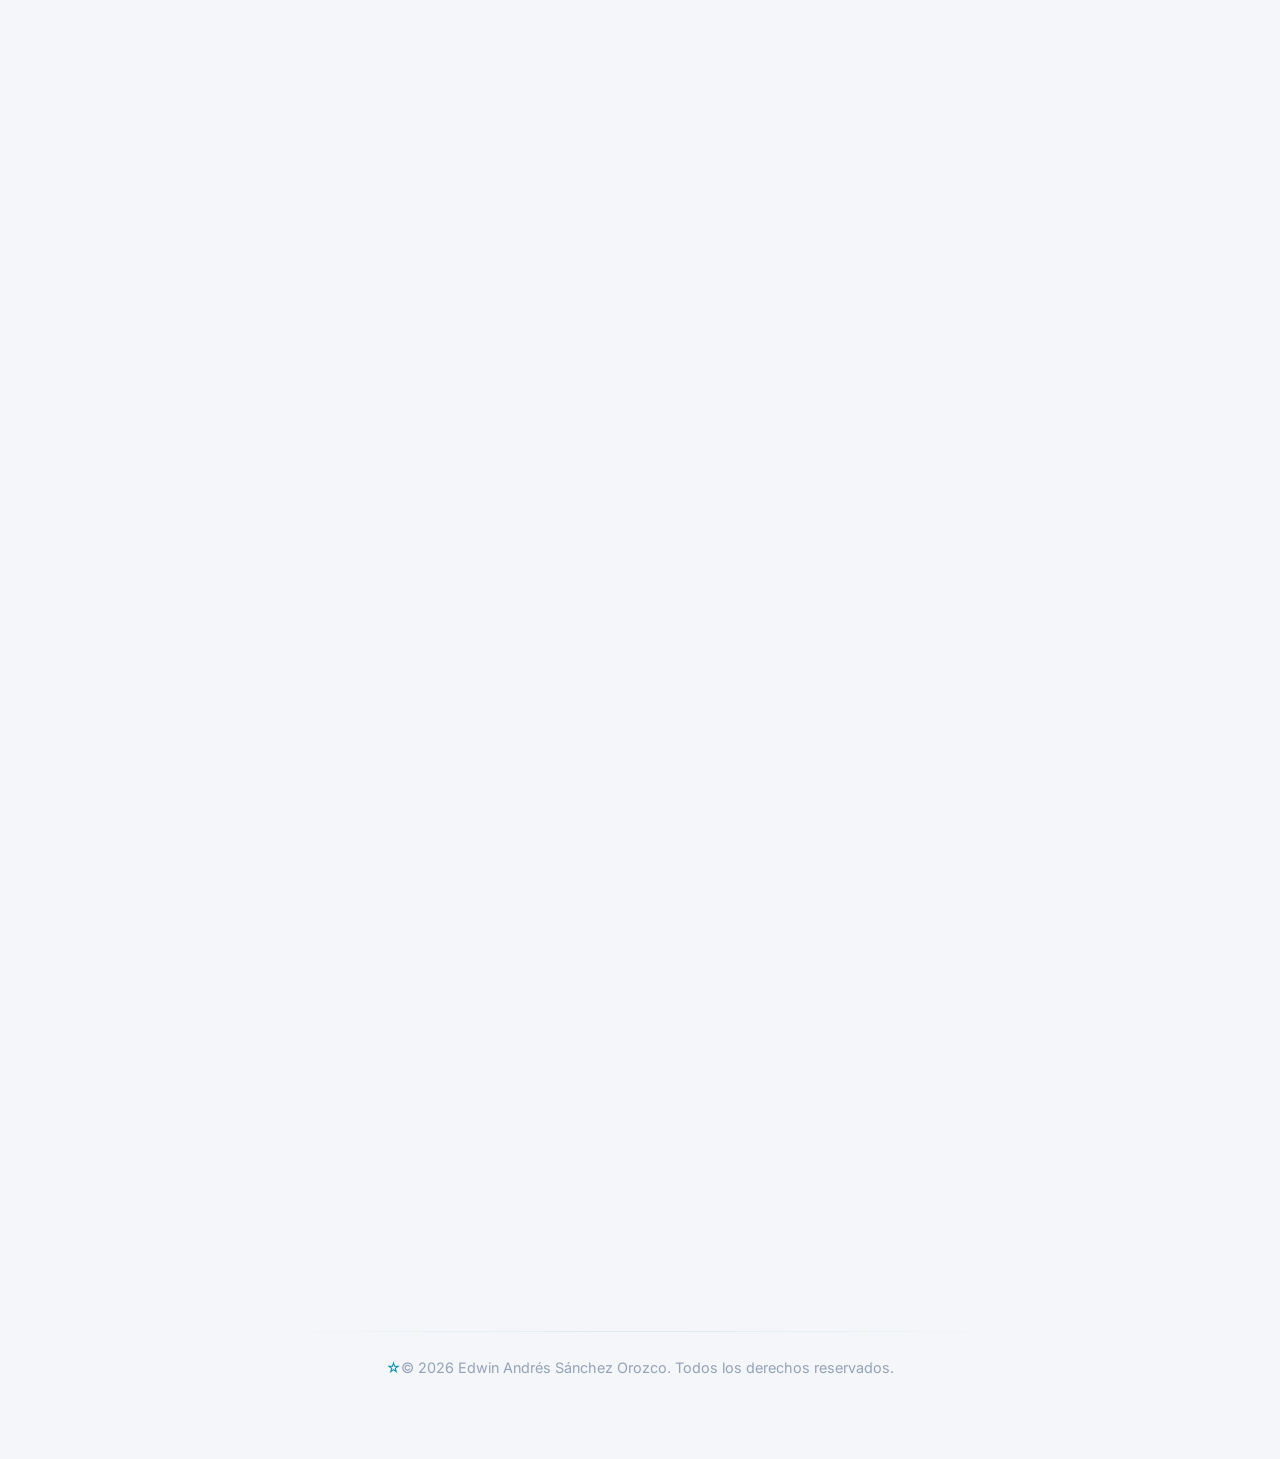
==== commit 84007558: "Revert "Make portfolio fast mode default" This reverts commit a96f36aa4c533e48e4bc983bd5429f463b845d" ====
--- a/index.html
+++ b/index.html
@@ -177,19 +177,19 @@
                     </a>
                     <a class="social-card" href="https://www.instagram.com/andressanchez0016/" target="_blank" rel="noopener noreferrer">
                         <span class="social-icon" aria-hidden="true">
-                            <svg class="social-icon-img" viewBox="0 0 24 24" fill="none" stroke="#67e8f9" stroke-width="1.8" width="20" height="20"><rect x="3" y="3" width="18" height="18" rx="5"/><circle cx="12" cy="12" r="4"/><circle cx="17.5" cy="6.5" r="1" fill="#67e8f9" stroke="none"/></svg>
+                            <img class="social-icon-img" src="https://cdn.simpleicons.org/instagram/67e8f9" alt="" width="20" height="20">
                         </span>
                         <span class="social-label">Instagram</span>
                     </a>
                     <a class="social-card" href="https://steamcommunity.com/profiles/76561198914919311/" target="_blank" rel="noopener noreferrer">
                         <span class="social-icon" aria-hidden="true">
-                            <svg class="social-icon-img" viewBox="0 0 24 24" fill="none" stroke="#67e8f9" stroke-width="1.8" width="20" height="20"><circle cx="16.5" cy="7.5" r="3.5"/><circle cx="16.5" cy="7.5" r="1.3" fill="#67e8f9" stroke="none"/><circle cx="7.5" cy="16.5" r="3"/><path d="M4 13.5l5.1 2.2M10 15.4l4.1-4.1"/></svg>
+                            <img class="social-icon-img" src="https://cdn.simpleicons.org/steam/67e8f9" alt="" width="20" height="20">
                         </span>
                         <span class="social-label">Steam</span>
                     </a>
                     <a class="social-card" href="https://wa.me/573104725242" target="_blank" rel="noopener noreferrer">
                         <span class="social-icon" aria-hidden="true">
-                            <svg class="social-icon-img" viewBox="0 0 24 24" fill="none" stroke="#67e8f9" stroke-width="1.8" width="20" height="20"><path d="M5.2 19l1-3.4A7.5 7.5 0 1112 19.5a7.4 7.4 0 01-3.5-.9L5.2 19z"/><path d="M9.2 8.8c.2-.4.4-.4.7-.4h.5c.2 0 .4.1.5.4l.7 1.6c.1.2.1.4-.1.6l-.4.5c.6 1 1.4 1.8 2.5 2.3l.5-.5c.2-.2.4-.2.7-.1l1.5.7c.3.1.4.3.4.6v.5c0 .4-.2.7-.6.9-.7.3-1.5.2-2.2-.1-2.7-1-4.7-3-5.7-5.7-.3-.7-.4-1.5-.1-2.2z"/></svg>
+                            <img class="social-icon-img" src="https://cdn.simpleicons.org/whatsapp/67e8f9" alt="" width="20" height="20">
                         </span>
                         <span class="social-label">WhatsApp</span>
                     </a>
--- a/assets/css/style.css
+++ b/assets/css/style.css
@@ -199,7 +199,7 @@
 }
 
 body.performance-lite #bg-video {
-    display: none !important;
+    display: none;
 }
 
 [data-theme="light"] #bg-video {
@@ -706,44 +706,6 @@
 
 body.performance-lite .hero-decoration {
     display: none;
-}
-
-body.performance-lite *,
-body.performance-lite *::before,
-body.performance-lite *::after {
-    animation-duration: 0.001ms !important;
-    animation-iteration-count: 1 !important;
-    scroll-behavior: auto !important;
-}
-
-body.performance-lite .navbar,
-body.performance-lite .section-card,
-body.performance-lite .project-card,
-body.performance-lite .working-card,
-body.performance-lite .timeline-item,
-body.performance-lite .skill-terminal,
-body.performance-lite .modal-content,
-body.performance-lite .pdf-card,
-body.performance-lite .social-card,
-body.performance-lite .contact-link {
-    box-shadow: none !important;
-    filter: none !important;
-}
-
-body.performance-lite .pdf-preview-icon,
-body.performance-lite .skill-ring-fill,
-body.performance-lite .github-avatar,
-body.performance-lite .project-icon,
-body.performance-lite .contact-icon {
-    filter: none !important;
-}
-
-.skill-letter {
-    color: var(--accent);
-    font-family: 'JetBrains Mono', monospace;
-    font-size: 0.72rem;
-    font-weight: 700;
-    line-height: 1;
 }
 
 .section-card {
